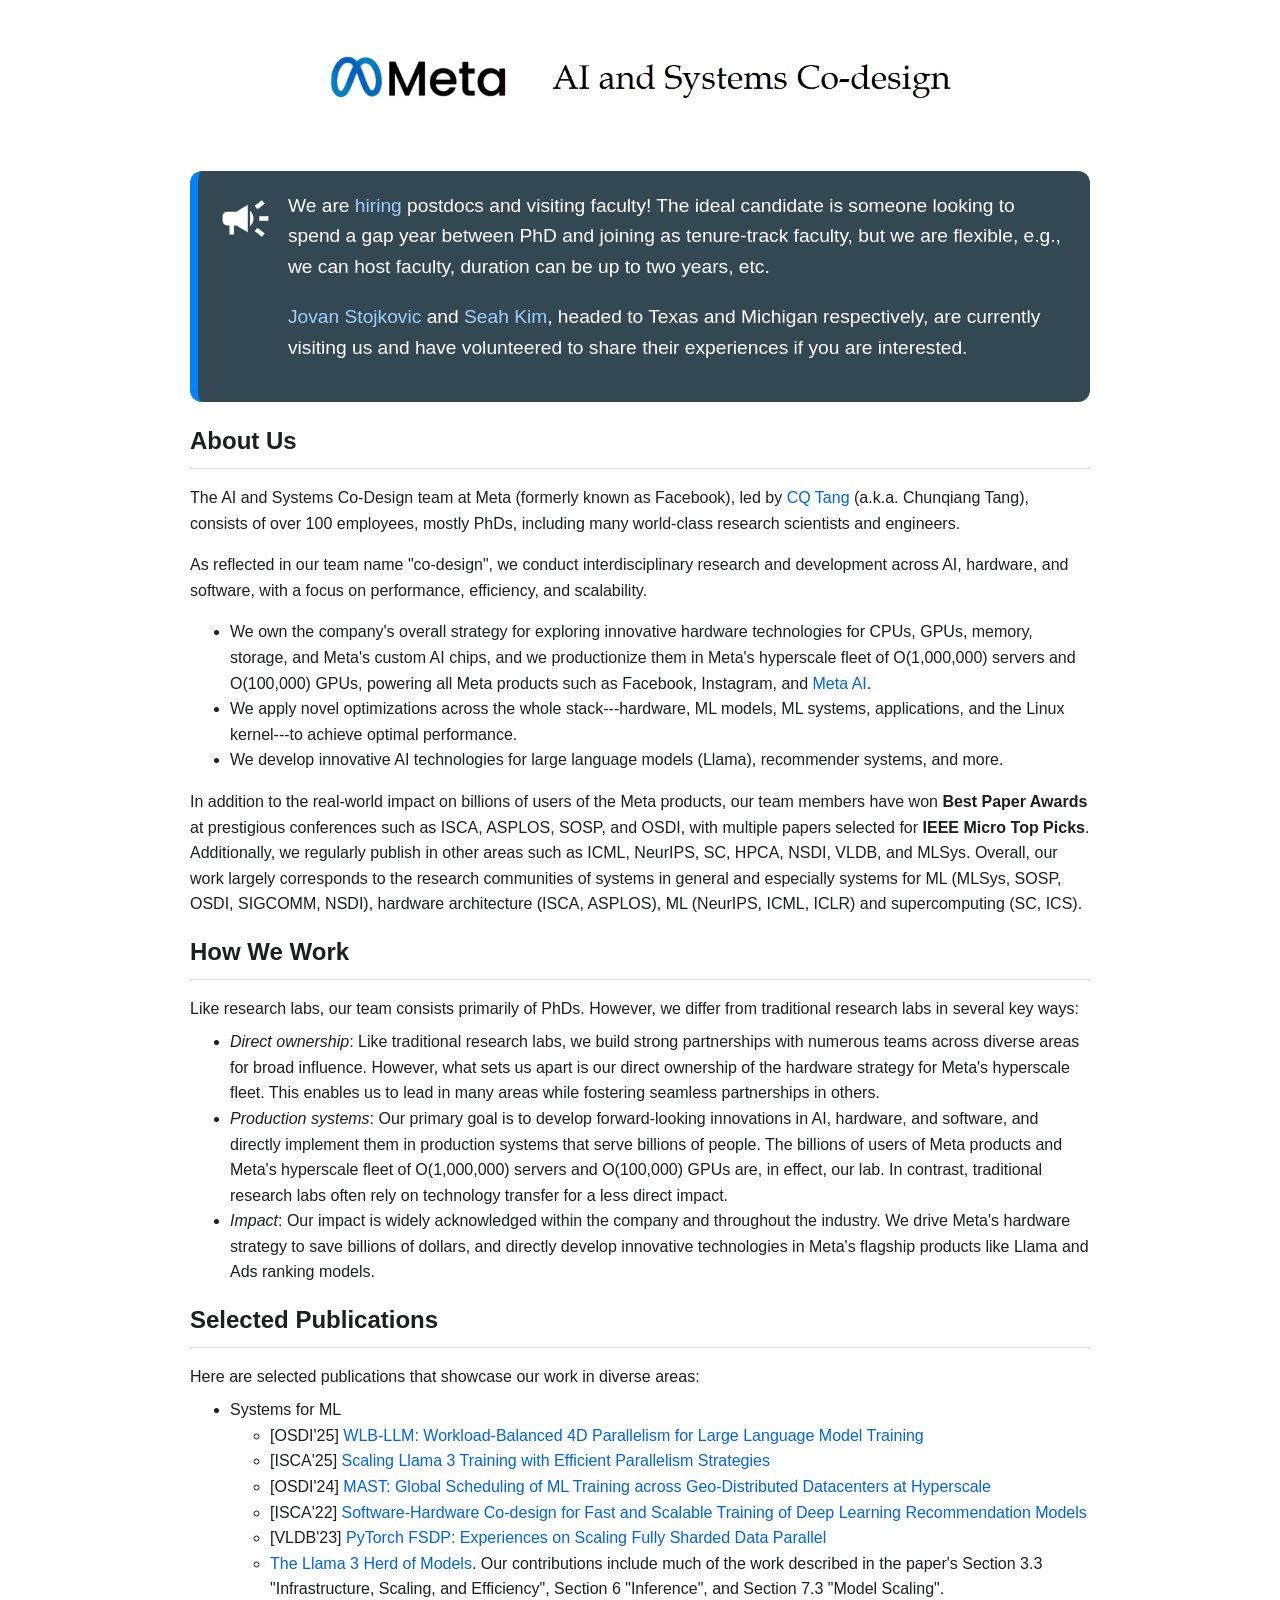
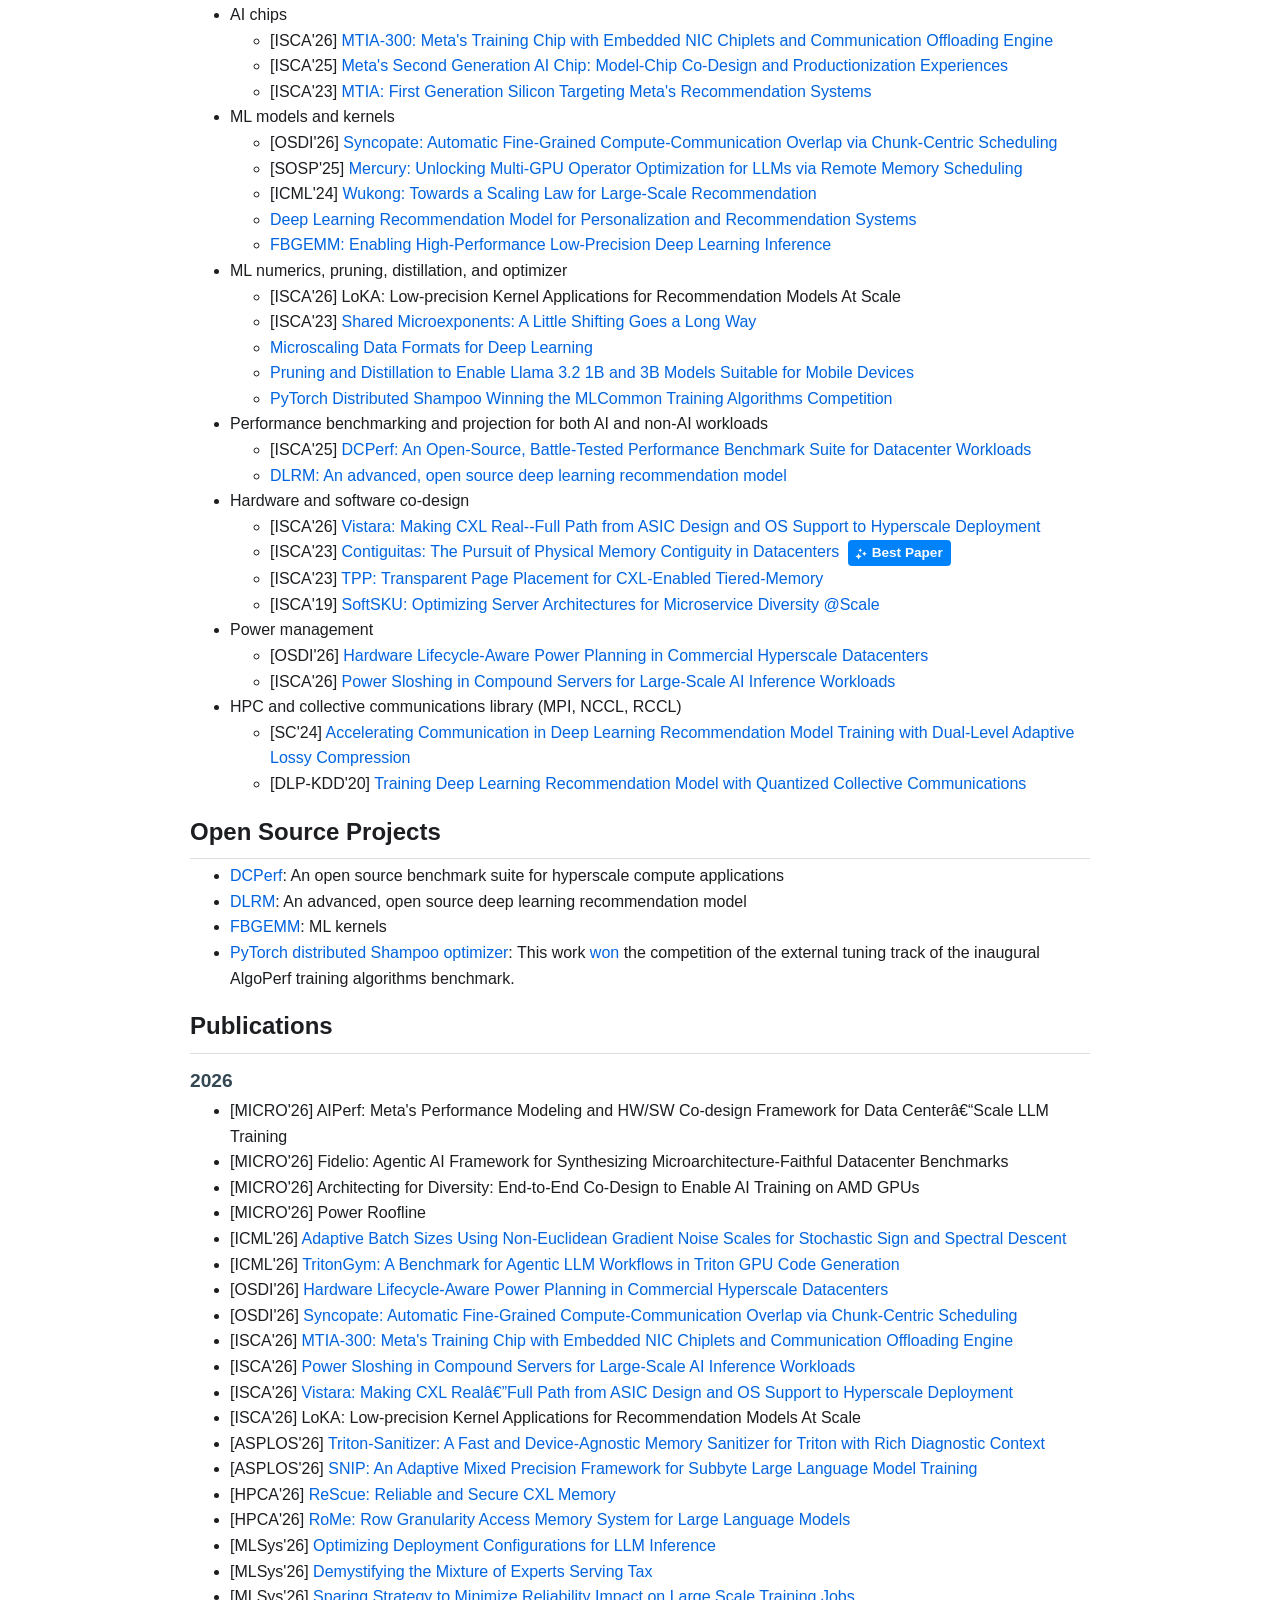
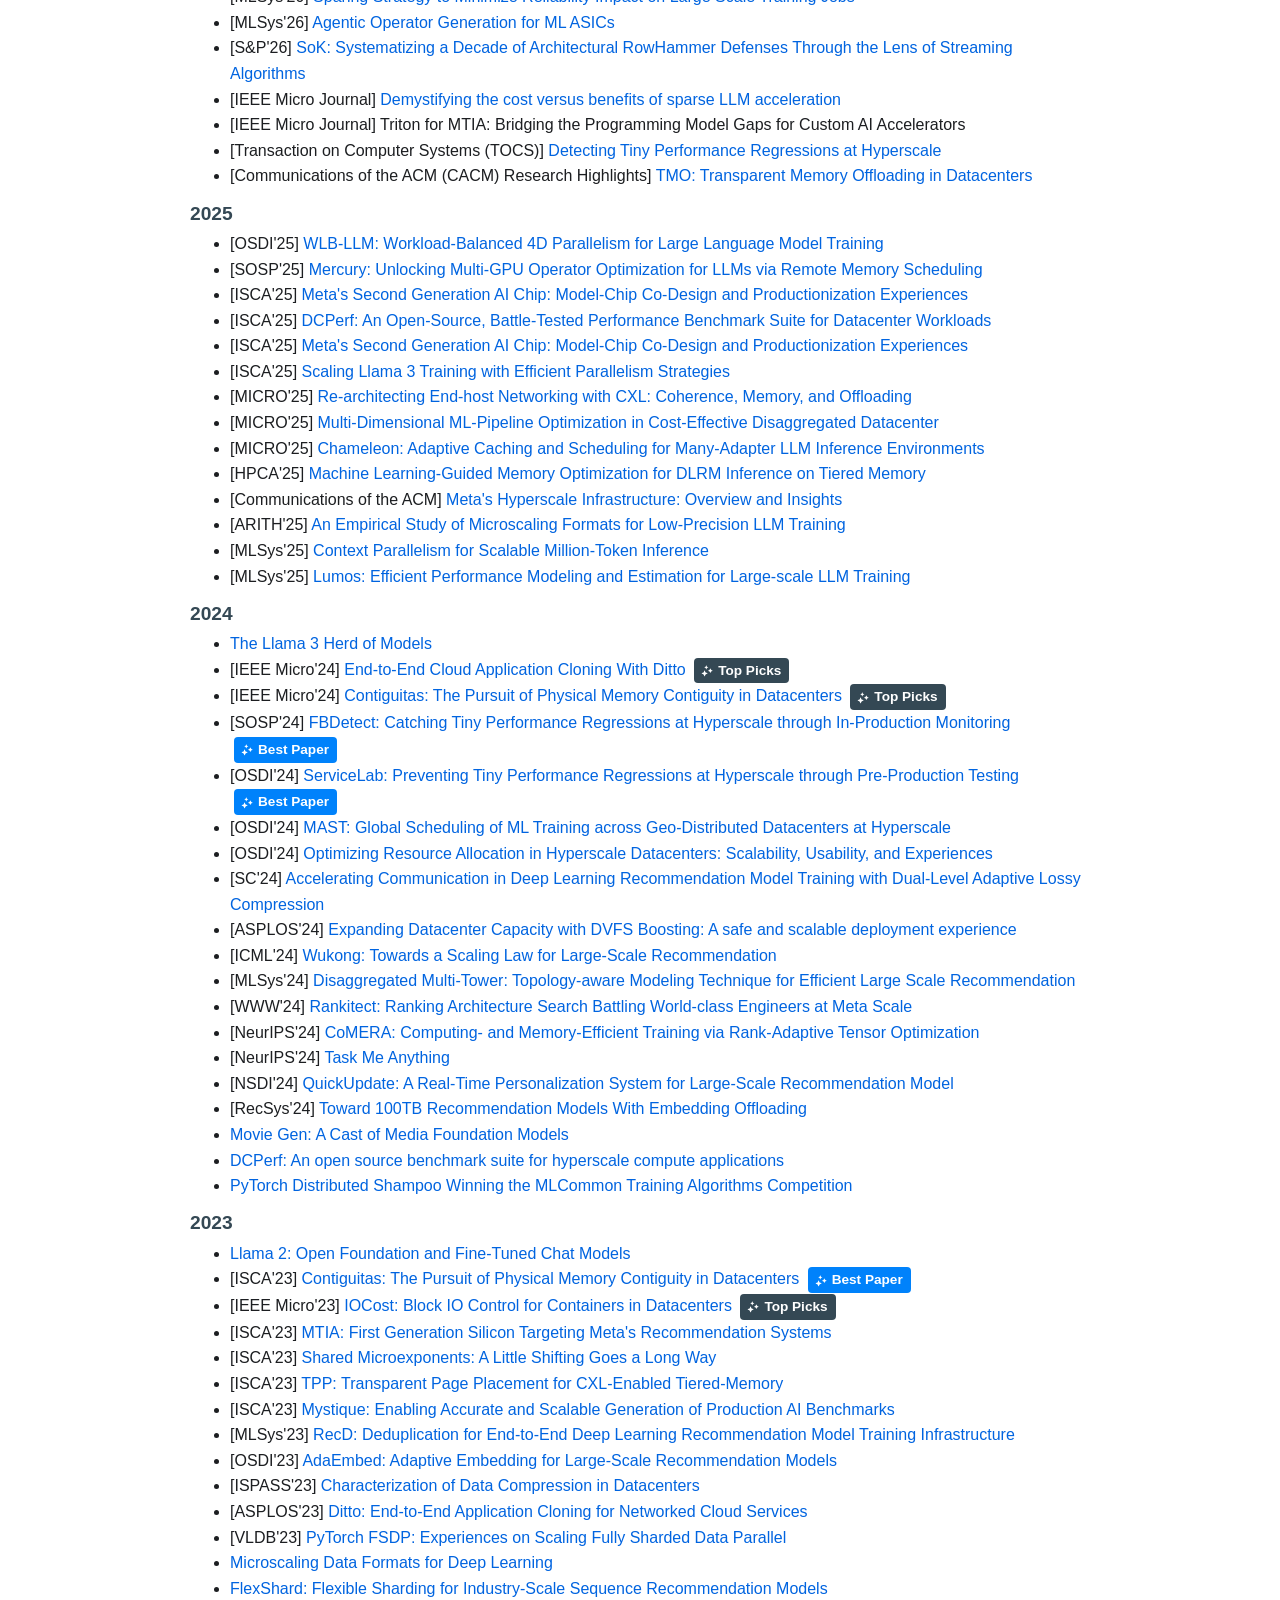
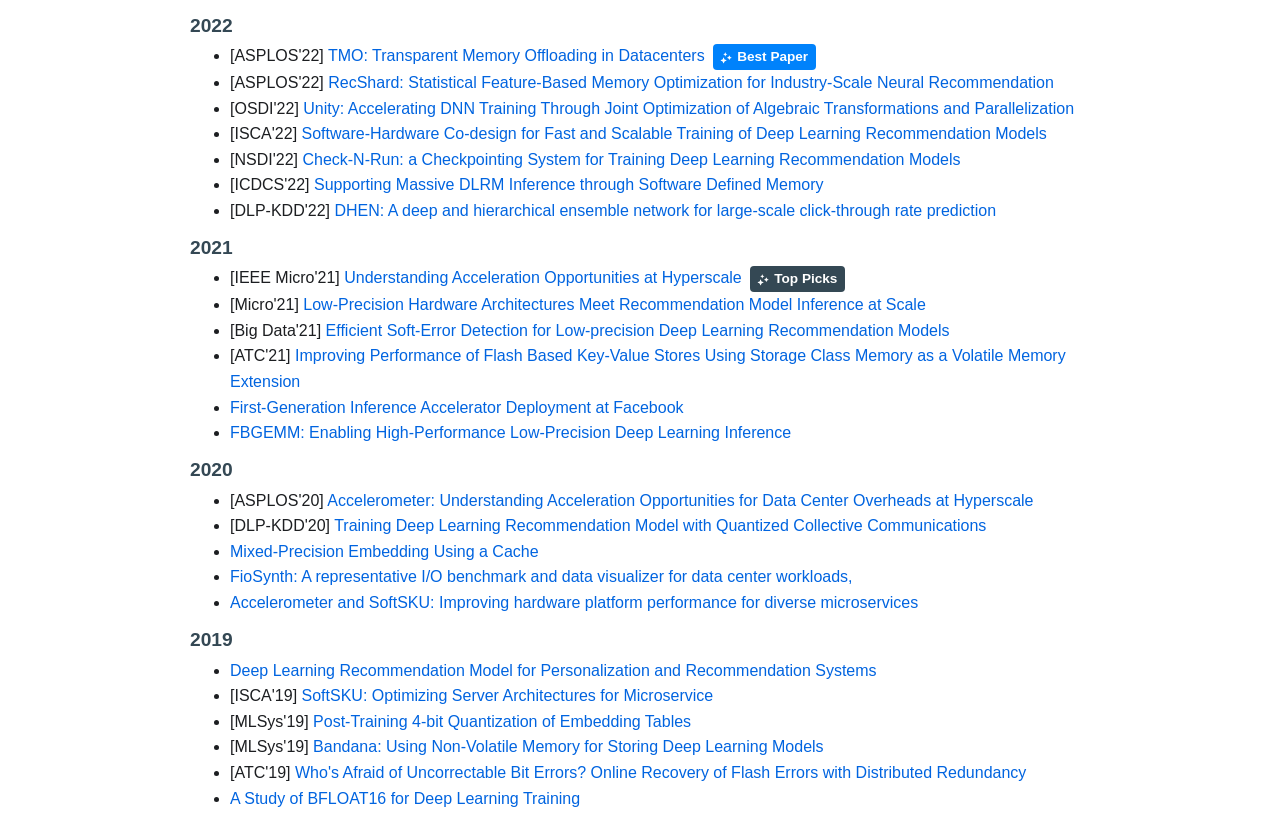
==== index.html @ 4e86e96a "CQ:" ====
<!DOCTYPE html>
<html>

<head>
<meta http-equiv=Content-Type content="text/html; charset=windows-1252">
<meta name="viewport" content="width=device-width, initial-scale=1.0">
<meta name=Generator content="Microsoft Word 15 (filtered)">
<link rel="stylesheet" href="styles.css">
<link href="https://fonts.cdnfonts.com/css/facebook-sans" rel="stylesheet">
</head>

<body>
    <center>
        <p><img width=624 height=45 src="images/image1.gif"></p>
        <!-- <div class="logo-header">
            <img src="images/logo.png">
            <span>&nbsp;</span>
            <span>AI and Systems Co-Design</span>
        </div> -->
    </center>

    <br>

    <div class="banner">
        We are <a href="https://academicjobsonline.org/ajo/jobs/31789">hiring</a> postdocs and visiting faculty! The ideal candidate is someone looking to spend a gap year between PhD and joining as tenure-track faculty, but we are flexible, e.g., we can host faculty, duration can be up to two years, etc.
<p>
        <a href="https://jovans2.github.io">Jovan Stojkovic</a> and <a href="https://seahk.github.io">Seah Kim</a>, headed to Texas and Michigan respectively, are currently visiting us and have volunteered to share their experiences if you are interested.
    </div>

<div id="aboutus">
    <h2>About Us</h2>

    <p> The AI and Systems Co-Design team at Meta (formerly known as Facebook), led by <a href="https://tangchq74.github.io/"><a href="https://sites.google.com/site/tangchq">CQ Tang</a> (a.k.a. Chunqiang Tang), consists of over 100 employees, mostly PhDs, including many world-class research scientists and engineers.


        <p>As reflected in our team name "co-design", we conduct interdisciplinary research and development across AI, hardware, and software, with a focus on performance, efficiency, and scalability.

<ul>
    <li>We own the company's overall strategy for exploring innovative hardware technologies for CPUs, GPUs, memory, storage, and Meta's custom AI chips, and we productionize them in Meta's hyperscale fleet of O(1,000,000) servers and O(100,000) GPUs, powering all Meta products such as Facebook, Instagram, and <a href="http://meta.ai/">Meta AI</a>.</li>

    <li>We apply novel optimizations across the whole stack---hardware, ML models, ML systems, applications, and the Linux kernel---to achieve optimal performance.</li>

    <li>We develop innovative AI technologies for large language models (Llama), recommender systems, and more.</li>
</ul>

<p>In addition to the real-world impact on billions of users of the Meta products, our team members have won <b>Best Paper Awards</b> at prestigious conferences such as ISCA, ASPLOS, SOSP, and OSDI, with multiple papers selected for <b>IEEE Micro Top Picks</b>. Additionally, we regularly publish in other areas such as ICML, NeurIPS, SC, HPCA, NSDI, VLDB, and MLSys. Overall, our work largely corresponds to the research communities of systems in general and especially systems for ML (MLSys, SOSP, OSDI, SIGCOMM, NSDI), hardware architecture (ISCA, ASPLOS), ML (NeurIPS, ICML, ICLR) and supercomputing (SC, ICS).</p>
</div>

<div id="howwework">
<p> <h2>How We Work</h2>

<p>Like research labs, our team consists primarily of PhDs. However, we differ from traditional research labs in several key ways:

<ul>
    <li><i>Direct ownership</i>: Like traditional research labs, we build strong partnerships with numerous teams across diverse areas for broad influence. However, what sets us apart is our direct ownership of the hardware strategy for Meta's hyperscale fleet. This enables us to lead in many areas while fostering seamless partnerships in others.</li>

    <li><i>Production systems</i>: Our primary goal is to develop forward-looking innovations in AI, hardware, and software, and directly implement them in production systems that serve billions of people. The billions of users of Meta products and Meta's hyperscale fleet of O(1,000,000) servers and O(100,000) GPUs are, in effect, our lab. In contrast, traditional research labs often rely on technology transfer for a less direct impact.</li>

    <li><i>Impact</i>: Our impact is widely acknowledged within the company and throughout the industry. We drive Meta's hardware strategy to save billions of dollars, and directly develop innovative technologies in Meta's flagship products like Llama and Ads ranking models.</li>
</ul>
</div>

<!--
<div id="members">
<p>To gain a better understanding of who we are, feel free to explore some profiles of our team members:
<a href="https://tangchq74.github.io/">Chunqiang (CQ) Tang</a>,
<a href="https://scholar.google.com/citations?user=8xbO51UAAAAJ&amp;hl=en&amp;oi=ao">Pavan Balaji</a>,
<a href="https://scholar.google.com/citations?user=HqGW4HIAAAAJ&amp;hl=en&amp;oi=ao">Amar Phanishayee</a>,
<a href="https://scholar.google.com/citations?user=p5h2zh8AAAAJ&amp;hl=en&amp;oi=ao">Maxim Naumov</a>,
<a href="https://sites.google.com/site/jongsoopark/home">Jongsoo Park</a>,
<a href="https://scholar.google.com/citations?user=eOyDnQYAAAAJ&amp;hl=en"> Changkyu Kim</a>,
<a href="https://scholar.google.com/citations?user=yxUD8q4AAAAJ&amp;hl=en&amp;oi=ao">Doe Hyun Yoon</a>,
<a href="https://scholar.google.com/citations?user=yUXXPwYAAAAJ&amp;hl=en">Satish Nadathur</a>,
<a href="https://scholar.google.com/citations?user=8rbsmO0AAAAJ&amp;hl=en&amp;oi=ao">Abhishek Dhanotia</a>,
<a href="https://scholar.google.com/citations?user=KpnlsFwAAAAJ&amp;hl=en&amp;oi=ao">Joel Coburn</a>,
<a href="https://scholar.google.com/citations?user=6PyfjT4AAAAJ&amp;hl=en&amp;oi=ao">Ehsan K. Ardestani</a>,
<a href="https://scholar.google.com/citations?user=Ce2uZUYAAAAJ&amp;hl=en&amp;oi=ao">Bangsheng Tang</a>,
<a href="https://scholar.google.com/citations?user=mD2TUGQAAAAJ&amp;hl=en&amp;oi=ao">Mustafa Ozdal</a>,<a
<a href="https://jianyuhuang.com/">Jianyu Huang</a>,
<a href="https://dblp.org/pid/92/5162.html">Wenyin Fu</a>,
<a href="https://scholar.google.com/citations?user=nFONGREAAAAJ&amp;hl=en">Jayneel Gandhi</a>,
<a href="https://scholar.google.com/citations?user=elK4Gu8AAAAJ&amp;hl=en">Geet Sethi</a>.</li></p>
</div>
-->


<div id="selectedpublications">
<p><h2>Selected Publications</h2>

<p>Here are selected publications that showcase our work in diverse areas:</p>

<ul>

<li>Systems for ML
    <ul>
        <li>[OSDI'25] <a href="https://www.usenix.org/system/files/osdi25-wang-zheng.pdf">WLB-LLM: Workload-Balanced 4D Parallelism for Large Language Model Training</a></li>
     <li>[ISCA'25] <a href="papers/Llama3-ISCA25.pdf">Scaling Llama 3 Training with Efficient Parallelism Strategies</a></li>
    <li>[OSDI'24] <a href="https://www.usenix.org/system/files/osdi24-choudhury.pdf"> MAST: Global Scheduling of ML Training across Geo-Distributed Datacenters at Hyperscale</a></li>


    <li>[ISCA'22] <a href="https://arxiv.org/pdf/2104.05158">Software-Hardware Co-design for Fast and Scalable Training of Deep Learning Recommendation Models</a></li>

    <li>[VLDB'23] <a href="https://arxiv.org/pdf/2304.11277">PyTorch FSDP: Experiences on Scaling Fully Sharded Data Parallel</a></li>

        <li><a href="https://ai.meta.com/research/publications/the-llama-3-herd-of-models/">The Llama 3 Herd of Models</a>. Our contributions include much of the work described in the paper's Section 3.3 "Infrastructure, Scaling, and Efficiency", Section 6 "Inference", and Section 7.3 "Model Scaling".</li>

    </ul>
</li>

<li>AI chips
    <ul>
        <li>[ISCA'26] <a href="papers/MTIA300_ISCA2026.pdf">MTIA-300: Meta's Training Chip with Embedded NIC Chiplets and Communication Offloading Engine</a></li>
        <li>[ISCA'25] <a href="papers/MTIA-ISCA25.pdf">Meta's Second Generation AI Chip: Model-Chip Co-Design and Productionization Experiences</a></li>
        <li>[ISCA'23] <a href="http://firoozshahian.com/publications/3579371.3589348.pdf">MTIA: First Generation Silicon Targeting Meta's Recommendation Systems</a>
    </ul>
</li>

<li>ML models and kernels
    <ul>
        <li>[OSDI'26] <a href="https://arxiv.org/pdf/2601.20595">Syncopate: Automatic Fine-Grained Compute-Communication Overlap via Chunk-Centric Scheduling</a></li>
        <li>[SOSP'25] <a href="https://dl.acm.org/doi/pdf/10.1145/3731569.3764798">Mercury: Unlocking Multi-GPU Operator Optimization for LLMs via Remote Memory Scheduling</a></li>
        <li>[ICML'24] <a href="https://arxiv.org/pdf/2403.02545">Wukong: Towards a Scaling Law for Large-Scale Recommendation</a></li>
        <li><a href="https://arxiv.org/pdf/1906.00091">Deep Learning Recommendation Model for Personalization and Recommendation Systems</a></li>

        <li><a href="https://arxiv.org/pdf/2101.05615">FBGEMM: Enabling High-Performance Low-Precision Deep Learning Inference</a></li>
    </ul>
</li>

<li>ML numerics, pruning, distillation, and optimizer
    <ul>
        <li>[ISCA'26] LoKA: Low-precision Kernel Applications for Recommendation Models At Scale</li>
        <li>[ISCA'23] <a href="https://arxiv.org/abs/2302.08007">Shared Microexponents: A Little Shifting Goes a Long Way</a></li>

        <li><a href="https://arxiv.org/pdf/2310.10537">Microscaling Data Formats for Deep Learning</a></li>

        <li><a href="https://ai.meta.com/blog/llama-3-2-connect-2024-vision-edge-mobile-devices/">Pruning and Distillation to Enable Llama 3.2 1B and 3B Models Suitable for Mobile Devices</a></li>

        <li><a href="https://www.linkedin.com/posts/hjmshi_announcing-the-results-of-the-inaugural-algoperf-activity-7224879495734870017-rVHn/"> PyTorch Distributed Shampoo Winning the MLCommon Training
Algorithms Competition</a></li>
    </ul>
</li>

<li>Performance benchmarking and projection for both AI and non-AI workloads
    <ul>
        <li>[ISCA'25] <a href="papers/DCPerf-ISCA25.pdf">DCPerf: An Open-Source, Battle-Tested Performance Benchmark Suite for Datacenter Workloads</a></li>

        <li><a href="https://ai.meta.com/blog/dlrm-an-advanced-open-source-deep-learning-recommendation-model/">DLRM: An advanced, open source deep learning recommendation model</a></li>
    </ul>
</li>

<li>Hardware and software co-design
    <ul>
        <li> [ISCA'26] <a href="papers/isca26/vistara_camera_ready.pdf">Vistara: Making CXL Real--Full Path from ASIC Design and OS Support to Hyperscale Deployment</a></li>
        <li>[ISCA'23] <a href="https://dl.acm.org/doi/pdf/10.1145/3579371.3589079"> Contiguitas: The Pursuit of Physical Memory Contiguity in Datacenters</a> <span class="award">Best Paper</span></li>

        <li>[ISCA'23] <a href="https://arxiv.org/pdf/2206.02878">TPP: Transparent Page Placement for CXL-Enabled Tiered-Memory</a></li>

        <li>[ISCA'19] <a href="https://research.fb.com/wp-content/uploads/2019/05/SoftSKU-Optimizing-Server-Architectures-for-Microservice-Diversity-@Scale.pdf">SoftSKU: Optimizing Server Architectures for Microservice
Diversity @Scale</a></li>
    </ul>
</li>

<li> Power management
    <ul>
        <li>[OSDI'26] <a href="https://jovans2.github.io/files/Li_OSDI_2026.pdf">Hardware Lifecycle-Aware Power Planning in Commercial Hyperscale Datacenters</a></li>
        <li>[ISCA'26] <a href="https://jovans2.github.io/files/power_sloshing_isca_camera_ready.pdf">Power Sloshing in Compound Servers for Large-Scale AI Inference Workloads</a></li>
    </ul>
</li>

<li>HPC and collective communications library (MPI, NCCL, RCCL)
    <ul>
        <li>[SC'24] <a href="https://arxiv.org/pdf/2407.04272">Accelerating
Communication in Deep Learning Recommendation Model Training with Dual-Level
Adaptive Lossy Compression</a></li>

        <li>[DLP-KDD'20] <a href="https://research.fb.com/wp-content/uploads/2020/08/Training-Deep-Learning-Recommendation-Model-with-Quantized-Collective-Communications-v2.pdf"> Training Deep Learning Recommendation Model with Quantized Collective Communications</a></li>
    </ul>
</li>

</ul>
</div>


<div id="opensourceprojects">
<p> <h2>Open Source Projects</h2>
<ul>
    <li><a href="https://engineering.fb.com/2024/08/05/data-center-engineering/dcperf-open-source-benchmark-suite-for-hyperscale-compute-applications/">DCPerf</a>: An open source benchmark suite for hyperscale compute applications</li>

    <li><a href="https://ai.meta.com/blog/dlrm-an-advanced-open-source-deep-learning-recommendation-model/"> DLRM</a>: An advanced, open source deep learning recommendation model</li>

    <li><a href="https://pytorch.org/FBGEMM/">FBGEMM</a>: ML kernels</li>

    <li><a href="https://github.com/facebookresearch/optimizers/blob/main/distributed_shampoo/README.md"> PyTorch distributed Shampoo optimizer</a>: This work <a href="https://www.linkedin.com/posts/hjmshi_announcing-the-results-of-the-inaugural-algoperf-activity-7224879495734870017-rVHn/">won</a> the competition of the external tuning track of the inaugural AlgoPerf training algorithms benchmark.</li>
</ul>
</div>

<div id="publications">
<p> <h2>Publications</h2>

<h3 id="2026-papers">2026</h3>
<ul>
    <li>[MICRO'26] AIPerf: Meta's Performance Modeling and HW/SW Co-design Framework for Data Center–Scale LLM Training</li>
    <li>[MICRO'26] Fidelio: Agentic AI Framework for Synthesizing Microarchitecture-Faithful Datacenter Benchmarks</li>
    <li>[MICRO'26] Architecting for Diversity: End-to-End Co-Design to Enable AI Training on AMD GPUs</li>
    <li>[MICRO'26] Power Roofline</li>
    <li>[ICML'26] <a href="https://icml.cc/virtual/2026/poster/63415">Adaptive Batch Sizes Using Non-Euclidean Gradient Noise Scales for Stochastic Sign and Spectral Descent</a></li>
    <li>[ICML'26] <a href="https://icml.cc/virtual/2026/poster/65003">TritonGym: A Benchmark for Agentic LLM Workflows in Triton GPU Code Generation</a></li>
    <li>[OSDI'26] <a href="https://jovans2.github.io/files/Li_OSDI_2026.pdf">Hardware Lifecycle-Aware Power Planning in Commercial Hyperscale Datacenters</a></li>
    <li>[OSDI'26] <a href="https://arxiv.org/pdf/2601.20595">Syncopate: Automatic Fine-Grained Compute-Communication Overlap via Chunk-Centric Scheduling</a></li>
<li>[ISCA'26] <a href="papers/MTIA300_ISCA2026.pdf">MTIA-300: Meta's Training Chip with Embedded NIC Chiplets and Communication Offloading Engine</a></li>
<li>[ISCA'26] <a href="https://jovans2.github.io/files/power_sloshing_isca_camera_ready.pdf">Power Sloshing in Compound Servers for Large-Scale AI Inference Workloads</a></li>
<li> [ISCA'26] <a href="papers/isca26/vistara_camera_ready.pdf">Vistara: Making CXL Real—Full Path from ASIC Design and OS Support to Hyperscale Deployment</a></li>
<li>[ISCA'26] LoKA: Low-precision Kernel Applications for Recommendation Models At Scale</li>
<li>[ASPLOS'26] <a href="https://dl.acm.org/doi/pdf/10.1145/3779212.3790241">Triton-Sanitizer: A Fast and Device-Agnostic Memory Sanitizer for Triton with Rich Diagnostic Context</a></li>
<li>[ASPLOS'26] <a href="https://dl.acm.org/doi/pdf/10.1145/3779212.3790223">SNIP: An Adaptive Mixed Precision Framework for Subbyte Large Language Model Training</a></li>
<li>[HPCA'26] <a href="https://ieeexplore.ieee.org/abstract/document/11408527">ReScue: Reliable and Secure CXL Memory</a></li>
<li> [HPCA'26] <a href="https://ieeexplore.ieee.org/stamp/stamp.jsp?tp=&arnumber=11408542">RoMe: Row Granularity Access Memory System for Large Language Models</a></li>
<li>[MLSys'26] <a href="https://openreview.net/pdf?id=gEbKQeIdxB">Optimizing Deployment Configurations for LLM Inference</a></li>
<li>[MLSys'26] <a href="https://openreview.net/pdf?id=lELxqcgrsN">Demystifying the Mixture of Experts Serving Tax</a></li>
<li>[MLSys'26] <a href="https://openreview.net/pdf?id=18jPgte2tM">Sparing Strategy to Minimize Reliability Impact on Large Scale Training Jobs</a></li>
<li>[MLSys'26] <a href="https://openreview.net/pdf?id=O3Bx0nNGnW">Agentic Operator Generation for ML ASICs</a></li>
<li> [S&P'26] <a href="https://arxiv.org/pdf/2511.06192">SoK: Systematizing a Decade of Architectural RowHammer Defenses Through the Lens of Streaming Algorithms</a></li>
<li>[IEEE Micro Journal] <a href="https://ieeexplore.ieee.org/abstract/document/11410568">Demystifying the cost versus benefits of sparse LLM acceleration</a></li>
<li>[IEEE Micro Journal] Triton for MTIA: Bridging the Programming Model Gaps for Custom AI Accelerators</li>
<li>[Transaction on Computer Systems (TOCS)] <a href="https://dl.acm.org/doi/10.1145/3785504">Detecting Tiny Performance Regressions at Hyperscale</a></li>
<li>[Communications of the ACM (CACM) Research Highlights] <a href="https://cacm.acm.org/research-highlights/tmo-transparent-memory-offloading-in-datacenters/">TMO: Transparent Memory Offloading in Datacenters</a></li>
</ul>

<h3 id="2025-papers">2025</h3>
<ul>
    <li>[OSDI'25] <a href="https://www.usenix.org/system/files/osdi25-wang-zheng.pdf">WLB-LLM: Workload-Balanced 4D Parallelism for Large Language Model Training</a></li>
    <li>[SOSP'25] <a href="https://dl.acm.org/doi/pdf/10.1145/3731569.3764798">Mercury: Unlocking Multi-GPU Operator Optimization for LLMs via Remote Memory Scheduling</a></li>
    <li>[ISCA'25] <a href="papers/MTIA-ISCA25.pdf">Meta's Second Generation AI Chip: Model-Chip Co-Design and Productionization Experiences</a></li>
    <li>[ISCA'25] <a href="papers/DCPerf-ISCA25.pdf">DCPerf: An Open-Source, Battle-Tested Performance Benchmark Suite for Datacenter Workloads</a></li>
    <li>[ISCA'25] <a href="papers/MTIA-ISCA25.pdf">Meta's Second Generation AI Chip: Model-Chip Co-Design and Productionization Experiences</a></li>
    <li>[ISCA'25] <a href="papers/Llama3-ISCA25.pdf">Scaling Llama 3 Training with Efficient Parallelism Strategies</a></li>
    <li>[MICRO'25] <a href="https://dl.acm.org/doi/10.1145/3725843.3756102">Re-architecting End-host Networking with CXL: Coherence, Memory, and Offloading</a></li>
    <li>[MICRO'25] <a href="https://dl.acm.org/doi/10.1145/3725843.3756088">Multi-Dimensional ML-Pipeline Optimization in Cost-Effective Disaggregated Datacenter</a></li>
    <li>[MICRO'25] <a href="https://dl.acm.org/doi/10.1145/3725843.3756083">Chameleon: Adaptive Caching and Scheduling for Many-Adapter LLM Inference Environments</a></li>
    <li>[HPCA'25] <a href="https://pasalabs.org/papers/2025/HPCA25_DLRM.pdf">Machine Learning-Guided Memory Optimization for DLRM Inference on Tiered Memory</a></li>
    <li>[Communications of the ACM] <a href="https://tangchq74.github.io/Meta-infra.pdf">Meta's Hyperscale Infrastructure: Overview and Insights</a>
        <li>[ARITH'25] <a href="papers/FP4.pdf">An Empirical Study of Microscaling Formats for Low-Precision LLM Training</a></li>
    <li>[MLSys'25] <a href="https://arxiv.org/abs/2411.01783">Context Parallelism for Scalable Million-Token Inference</a></li>
    <li>[MLSys'25] <a href="https://openreview.net/pdf?id=mwEOLauKI5">Lumos: Efficient Performance Modeling and Estimation for Large-scale LLM Training</a></li>
</ul>

<h3>2024</h3>
<ul>
    <li><a href="https://arxiv.org/pdf/2407.21783">The Llama 3 Herd of Models</a></li>

    <li>[IEEE Micro'24] <a href="papers/End-to-End_Cloud_Application_Cloning_With_Ditto.pdf"> End-to-End Cloud Application Cloning With Ditto</a> <span class="top-picks">Top Picks</span></li>

    <li>[IEEE Micro'24] <a href="https://tangchq74.github.io/Contiguitas-Top-Picks.pdf">Contiguitas: The Pursuit of Physical Memory Contiguity in Datacenters</a> <span class="top-picks">Top Picks</span></li>

    <li>[SOSP'24] <a href="https://dl.acm.org/doi/pdf/10.1145/3694715.3695977">FBDetect: Catching Tiny Performance Regressions at Hyperscale through In-Production Monitoring</a> <span class="award">Best Paper</span></li>

    <li>[OSDI'24] <a href="https://www.usenix.org/system/files/osdi24-chow.pdf">ServiceLab: Preventing Tiny Performance Regressions at Hyperscale through Pre-Production Testing</a> <span class="award">Best Paper</span></li>

    <li>[OSDI'24] <a href="https://www.usenix.org/system/files/osdi24-choudhury.pdf"> MAST: Global Scheduling of ML Training across Geo-Distributed Datacenters at Hyperscale</a></li>

    <li>[OSDI'24] <a href="https://www.usenix.org/system/files/osdi24-kumar.pdf">Optimizing Resource Allocation in Hyperscale Datacenters: Scalability, Usability, and Experiences</a>

    <li>[SC'24] <a href="https://arxiv.org/pdf/2407.04272">Accelerating Communication in Deep Learning Recommendation Model Training with Dual-Level Adaptive Lossy Compression</a></li>

    <li>[ASPLOS'24] <a href="https://dl.acm.org/doi/10.1145/3617232.3624853"> Expanding Datacenter Capacity with DVFS Boosting: A safe and scalable deployment experience</a></li>

    <li>[ICML'24] <a href="https://arxiv.org/pdf/2403.02545">Wukong: Towards a Scaling Law for Large-Scale Recommendation</a></li>

    <li>[MLSys'24] <a href="https://proceedings.mlsys.org/paper_files/paper/2024/file/78834433edc3291f4c6cbbd2759324db-Paper-Conference.pdf">Disaggregated Multi-Tower: Topology-aware Modeling Technique for Efficient Large Scale Recommendation</a></li>

    <li>[WWW'24] <a href="https://dl.acm.org/doi/abs/10.1145/3589335.3648304">Rankitect: Ranking Architecture Search Battling World-class Engineers at Meta Scale</a></li>

    <li>[NeurIPS'24] <a href="https://arxiv.org/pdf/2405.14377">CoMERA: Computing- and Memory-Efficient Training via Rank-Adaptive Tensor Optimization</a></li>

    <li>[NeurIPS'24] <a href="https://arxiv.org/abs/2406.11775">Task Me Anything</a></li>

    <li>[NSDI'24] <a href="https://www.usenix.org/system/files/nsdi24-matam.pdf"> QuickUpdate: A Real-Time Personalization System for Large-Scale Recommendation Model</a></li>

    <li>[RecSys'24] <a href="https://dl.acm.org/doi/10.1145/3640457.3688037">Toward 100TB Recommendation Models With Embedding Offloading</a></li>

    <li><a href="https://ai.meta.com/static-resource/movie-gen-research-paper"> Movie Gen: A Cast of Media Foundation Models</a></li>

    <li><a href="https://engineering.fb.com/2024/08/05/data-center-engineering/dcperf-open-source-benchmark-suite-for-hyperscale-compute-applications/"> DCPerf: An open source benchmark suite for hyperscale compute applications </a></li>

    <li><a href="https://www.linkedin.com/posts/hjmshi_announcing-the-results-of-the-inaugural-algoperf-activity-7224879495734870017-rVHn/">PyTorch Distributed Shampoo Winning the MLCommon Training Algorithms Competition</a></li>

</ul>

<h3>2023</h3>

<ul>
    <li><a href="https://ai.meta.com/research/publications/llama-2-open-foundation-and-fine-tuned-chat-models/">Llama 2: Open Foundation and Fine-Tuned Chat Models</a></li>

    <li>[ISCA'23] <a href="https://dl.acm.org/doi/pdf/10.1145/3579371.3589079"> Contiguitas: The Pursuit of Physical Memory Contiguity in Datacenters</a> <span class="award">Best Paper</span></li>

    <li>[IEEE Micro'23] <a href="https://tangchq74.github.io/IOCost_IEEE_TopPicks_23.pdf">IOCost: Block IO Control for Containers in Datacenters</a> <span class="top-picks">Top Picks</span></li>


    <li>[ISCA'23] <a href="http://firoozshahian.com/publications/3579371.3589348.pdf">MTIA: First Generation Silicon Targeting Meta's Recommendation Systems</a></li>

    <li>[ISCA'23] <a href="https://arxiv.org/abs/2302.08007">Shared Microexponents: A Little Shifting Goes a Long Way</a></li>

    <li>[ISCA'23] <a href="https://arxiv.org/pdf/2206.02878">TPP: Transparent Page Placement for CXL-Enabled Tiered-Memory</a></li>

    <li>[ISCA'23] <a href="https://dl.acm.org/doi/10.1145/3579371.3589072"> Mystique: Enabling Accurate and Scalable Generation of Production AI Benchmarks</a></li>

    <li>[MLSys'23] <a href="https://arxiv.org/abs/2211.05239">RecD: Deduplication for End-to-End Deep Learning Recommendation Model Training Infrastructure</a></li>

    <li>[OSDI'23] <a href="https://www.usenix.org/conference/osdi23/presentation/lai"> AdaEmbed: Adaptive Embedding for Large-Scale Recommendation Models</a></li>

    <li>[ISPASS'23] <a href="https://ieeexplore.ieee.org/document/10158161"> Characterization of Data Compression in Datacenters</a></li>

    <li>[ASPLOS'23] <a href="https://dl.acm.org/doi/10.1145/3575693.3575751"> Ditto: End-to-End Application Cloning for Networked Cloud Services</a> </li>

    <li>[VLDB'23] <a href="https://arxiv.org/pdf/2304.11277">PyTorch FSDP: Experiences on Scaling Fully Sharded Data Parallel</a></li>

    <li><a href="https://arxiv.org/pdf/2310.10537">Microscaling Data Formats for Deep Learning</a></li>

    <li><a href="https://arxiv.org/abs/2301.02959">FlexShard: Flexible Sharding for Industry-Scale Sequence Recommendation Models</a></li>
</ul>

<h3>2022</h3>
<ul>
    <li>[ASPLOS'22] <a href="https://tangchq74.github.io/TMO-ASPLOS22.pdf"> TMO: Transparent Memory Offloading in Datacenters</a> <span class="award">Best Paper</span></li>

    <li>[ASPLOS'22] <a href="https://arxiv.org/abs/2201.10095">RecShard: Statistical Feature-Based Memory Optimization for Industry-Scale Neural Recommendation</a></li>

    <li>[OSDI'22] <a href="https://www.usenix.org/system/files/osdi22-unger.pdf">Unity: Accelerating DNN Training Through Joint Optimization of Algebraic Transformations and Parallelization</a></li>

    <li>[ISCA'22] <a href="https://arxiv.org/pdf/2104.05158">Software-Hardware Co-design for Fast and Scalable Training of Deep Learning Recommendation Models</a></li>

    <li>[NSDI'22] <a href="https://www.usenix.org/system/files/nsdi22-paper-eisenman.pdf"> Check-N-Run: a Checkpointing System for Training Deep Learning Recommendation Models</a></li>

    <li>[ICDCS'22] <a href="https://ieeexplore.ieee.org/abstract/document/9912130"> Supporting Massive DLRM Inference through Software Defined Memory</a></li>

    <li>[DLP-KDD'22] <a href="https://arxiv.org/pdf/2203.11014">DHEN: A deep and hierarchical ensemble network for large-scale click-through rate prediction</a></li>


</ul>

<h3>2021</h3>
<ul>

    <li>[IEEE Micro'21] <a href="https://ieeexplore.ieee.org/stamp/stamp.jsp?tp=&amp;arnumber=9390361"> Understanding Acceleration Opportunities at Hyperscale</a> <span class="top-picks">Top Picks</span></li>

    <li>[Micro'21] <a href="https://ieeexplore.ieee.org/abstract/document/9435938">
Low-Precision Hardware Architectures Meet Recommendation
Model Inference at Scale</a></li>

    <li>[Big Data'21] <a href="https://arxiv.org/abs/2103.00130">Efficient
Soft-Error Detection for Low-precision Deep Learning Recommendation Models</a></li>

    <li>[ATC'21] <a href="https://www.usenix.org/conference/atc21/presentation/kassa">
Improving Performance of Flash Based Key-Value Stores
Using Storage Class Memory as a Volatile Memory Extension</a></li>

    <li><a href="https://arxiv.org/pdf/2107.04140.pdf">First-Generation Inference Accelerator Deployment at Facebook</a></li>

    <li><a href="https://arxiv.org/pdf/2101.05615">FBGEMM: Enabling High-Performance Low-Precision Deep Learning Inference</a></li>


</ul>

<h3>2020</h3>
<ul>
    <li>[ASPLOS'20] <a href="https://research.fb.com/publications/accelerometer-understanding-acceleration-opportunities-for-data-center-overheads-at-hyperscale/"> Accelerometer: Understanding Acceleration Opportunities for Data Center Overheads at Hyperscale</a></li>

    <li>[DLP-KDD'20] <a href="https://research.fb.com/wp-content/uploads/2020/08/Training-Deep-Learning-Recommendation-Model-with-Quantized-Collective-Communications-v2.pdf">Training Deep Learning Recommendation Model with Quantized Collective Communications</a></li>

    <li><a href="https://arxiv.org/abs/2010.11305">Mixed-Precision Embedding Using a Cache</a></li>

    <li><a href="https://engineering.fb.com/2020/11/18/open-source/fiosynth/">FioSynth: A representative I/O benchmark and data visualizer for data center workloads,</a></li>

    <li><a href="https://engineering.fb.com/2020/05/11/data-center-engineering/accelerometer-and-softsku/"> Accelerometer and SoftSKU: Improving hardware platform
performance for diverse microservices</a></li>

</ul>

<h3>2019</h3>
<ul>
    <li><a href="https://arxiv.org/pdf/1906.00091">Deep Learning Recommendation Model for Personalization and Recommendation Systems</a></li>
    <li>[ISCA'19] <a href="https://research.fb.com/wp-content/uploads/2019/05/SoftSKU-Optimizing-Server-Architectures-for-Microservice-Diversity-@Scale.pdf">SoftSKU: Optimizing Server Architectures for Microservice</a></li>

    <li>[MLSys'19] <a href="https://arxiv.org/abs/1911.02079">Post-Training 4-bit Quantization of Embedding Tables</a></li>

    <li>[MLSys'19] <a href="https://proceedings.mlsys.org/paper_files/paper/2019/file/d59a1dc497cf2773637256f50f492723-Paper.pdf"> Bandana: Using Non-Volatile Memory for Storing Deep Learning Models</a></li>

    <li>[ATC'19] <a href="https://research.fb.com/publications/whos-afraid-of-uncorrectable-bit-errors-online-recovery-of-flash-errors-with-distributed-redundancy/"> Who's Afraid of Uncorrectable Bit Errors? Online Recovery of Flash Errors with Distributed Redundancy</a></li>

    <li><a href="https://arxiv.org/abs/1905.12322">A Study of BFLOAT16 for Deep Learning Training</a></li>

</ul>
</div>

</body>

</html>
---- styles.css ----
/* Base styles for AI & Systems Co-Design Team website */

/* Meta color palette */
:root {
    --meta-light-blue: #0082fb;
    --meta-blue: #0064e0;
    --meta-black: #000000;
    --meta-gray: #1c1e21;
    --meta-darkslategray: #1c2b33;
    --meta-darkslategray-light: #344854;
}

/* Typography and base styles */
body {
    font-family: -apple-system, BlinkMacSystemFont, "Segoe UI", Roboto, Helvetica, Arial, sans-serif;
    line-height: 1.6;
    max-width: 900px;
    margin: 0 auto;
    padding: 40px 20px 20px 20px;
    color: var(--meta-gray);
}

/* Links */
a {
    text-decoration: none;
    color: var(--meta-blue);
}

a:hover {
    text-decoration: underline;
    color: var(--meta-light-blue);
}

/* Headings */
h1 {
    color: var(--meta-gray);
    font-size: 1.8em;
    margin-top: 0em;
    margin-bottom: 0.5em;
    padding-bottom: 0.3em;
    border-bottom: 2px solid var(--meta-light-blue);
}

h2 {
    color: var(--meta-gray);
    font-size: 1.5em;
    margin-top: 0em;
    margin-bottom: 0.5em;
    padding-bottom: 0.3em;
    border-bottom: 1px solid #ddd;
}

h3 {
    color: var(--meta-darkslategray-light);
    font-size: 1.2em;
    margin-top: 0.5em;
    margin-bottom: 0.5em;
}

h4 {
    color: var(--meta-darkslategray-light);
    font-size: 1.1em;
    margin-top: 0em;
    margin-bottom: 0.5em;
}

/* Lists */
ul, ol {
    margin-top: 0;
    padding-top: 0;
    margin-bottom: 0;
}

/* Lists following headings - tighter spacing */
h2 + ul,
h3 + ul,
h2 + p + ul,
h3 + p + ul {
    margin-top: -0.5em;
}

/* Images */
img {
    max-width: 100%;
    height: auto;
}

/* Paragraphs */
p {
    margin-bottom: 1em;
}

/* Logo header */
.logo-header {
    display: inline-flex;
    align-items: center;
    gap: 12px;
}

.logo-header img {
    display: block;
    height: 2em;
}

.logo-header span {
    font-family: "Facebook Sans", sans-serif;
    font-size: 2em;
    color: var(--meta-gray);
    line-height: 45px;
}

/* Announcement banner */
.banner {
    background: var(--meta-darkslategray-light);
    color: #fff;
    padding: 20px 25px 20px 90px;
    border-radius: 12px;
    margin: 20px 0;
    border-left: 8px solid var(--meta-light-blue);
    font-size: 1.2em;
    position: relative;
}

.banner::before {
    content: "";
    position: absolute;
    left: 20px;
    top: 20px;
    width: 55px;
    height: 55px;
    background-image: url("data:image/svg+xml,%3Csvg xmlns='http://www.w3.org/2000/svg' viewBox='0 0 24 24' fill='white'%3E%3Cpath d='M18 11v2h4v-2h-4zm-2 6.61c.96.71 2.21 1.65 3.2 2.39.4-.53.8-1.07 1.2-1.6-.99-.74-2.24-1.68-3.2-2.4-.4.54-.8 1.08-1.2 1.61zM20.4 5.6c-.4-.53-.8-1.07-1.2-1.6-.99.74-2.24 1.68-3.2 2.4.4.53.8 1.07 1.2 1.6.96-.72 2.21-1.65 3.2-2.4zM4 9c-1.1 0-2 .9-2 2v2c0 1.1.9 2 2 2h1v4h2v-4h1l5 3V6L8 9H4zm11.5 3c0-1.33-.58-2.53-1.5-3.35v6.69c.92-.81 1.5-2.01 1.5-3.34z'/%3E%3C/svg%3E");
    background-size: contain;
    background-repeat: no-repeat;
}

.banner a {
    color: #9ed0ff;
}

.banner a:hover {
    color: #c8e4ff;
}

/* Award badges */
.award, .top-picks {
    display: inline-block;
    color: #fff;
    padding: 2px 8px 2px 6px;
    border-radius: 4px;
    font-size: 0.85em;
    font-weight: bold;
    margin-left: 4px;
}

.award {
    background: var(--meta-light-blue);
}

.top-picks {
    background: var(--meta-darkslategray-light);
}

.award::before, .top-picks::before {
    content: "";
    display: inline-block;
    width: 14px;
    height: 14px;
    margin-right: 4px;
    vertical-align: middle;
    background-image: url("images/stars-4.svg");
    background-size: contain;
    background-repeat: no-repeat;
}

/* Section spacing */
section, .section {
    margin-bottom: 3em;
}

/* ===================
   Responsive Design
   =================== */

/* Tablet (768px and below) */
@media screen and (max-width: 768px) {
    body {
        padding: 15px;
    }

    h1 {
        font-size: 1.5em;
    }

    h2 {
        font-size: 1.3em;
    }

    .banner {
        padding: 15px 20px 15px 70px;
        font-size: 1.2em;
    }

    .banner::before {
        width: 40px;
        height: 40px;
        left: 15px;
    }
}

/* Mobile (480px and below) */
@media screen and (max-width: 480px) {
    body {
        padding: 12px;
        font-size: 14px;
    }

    h1 {
        font-size: 1.3em;
        margin-top: 0.5em;
    }

    h2 {
        font-size: 1.2em;
        margin-top: 0;
        padding-top: 0;
    }

    h3 {
        font-size: 1.1em;
    }

    .banner {
        padding: 50px 15px 15px 15px;
        font-size: 1em;
        text-align: left;
    }

    .banner::before {
        width: 30px;
        height: 30px;
        left: 50%;
        top: 15px;
        transform: translateX(-50%);
    }

    /* Stack badges on new line on mobile */
    .award, .top-picks {
        display: inline-block;
        margin-top: 4px;
        margin-left: 0;
    }

    ul {
        padding-left: 20px;
    }

    li {
        margin-bottom: 0.5em;
    }
}
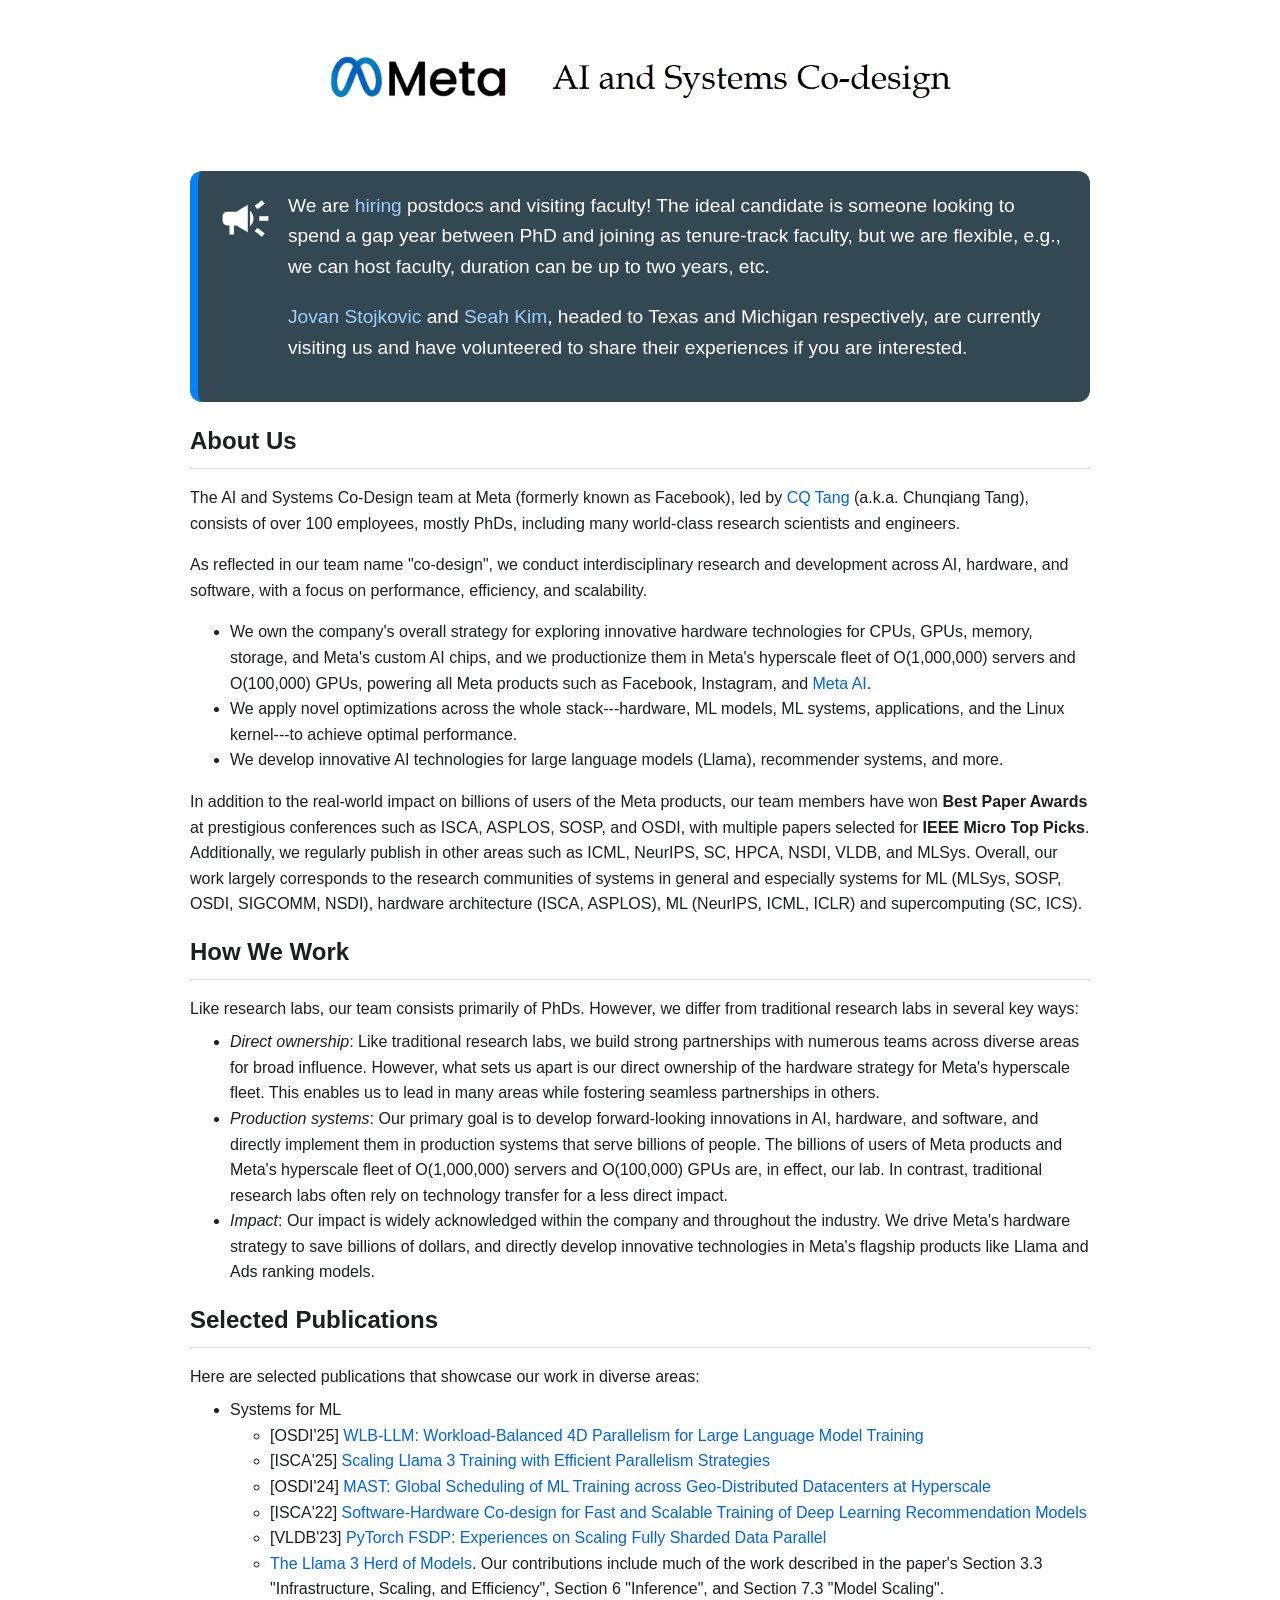
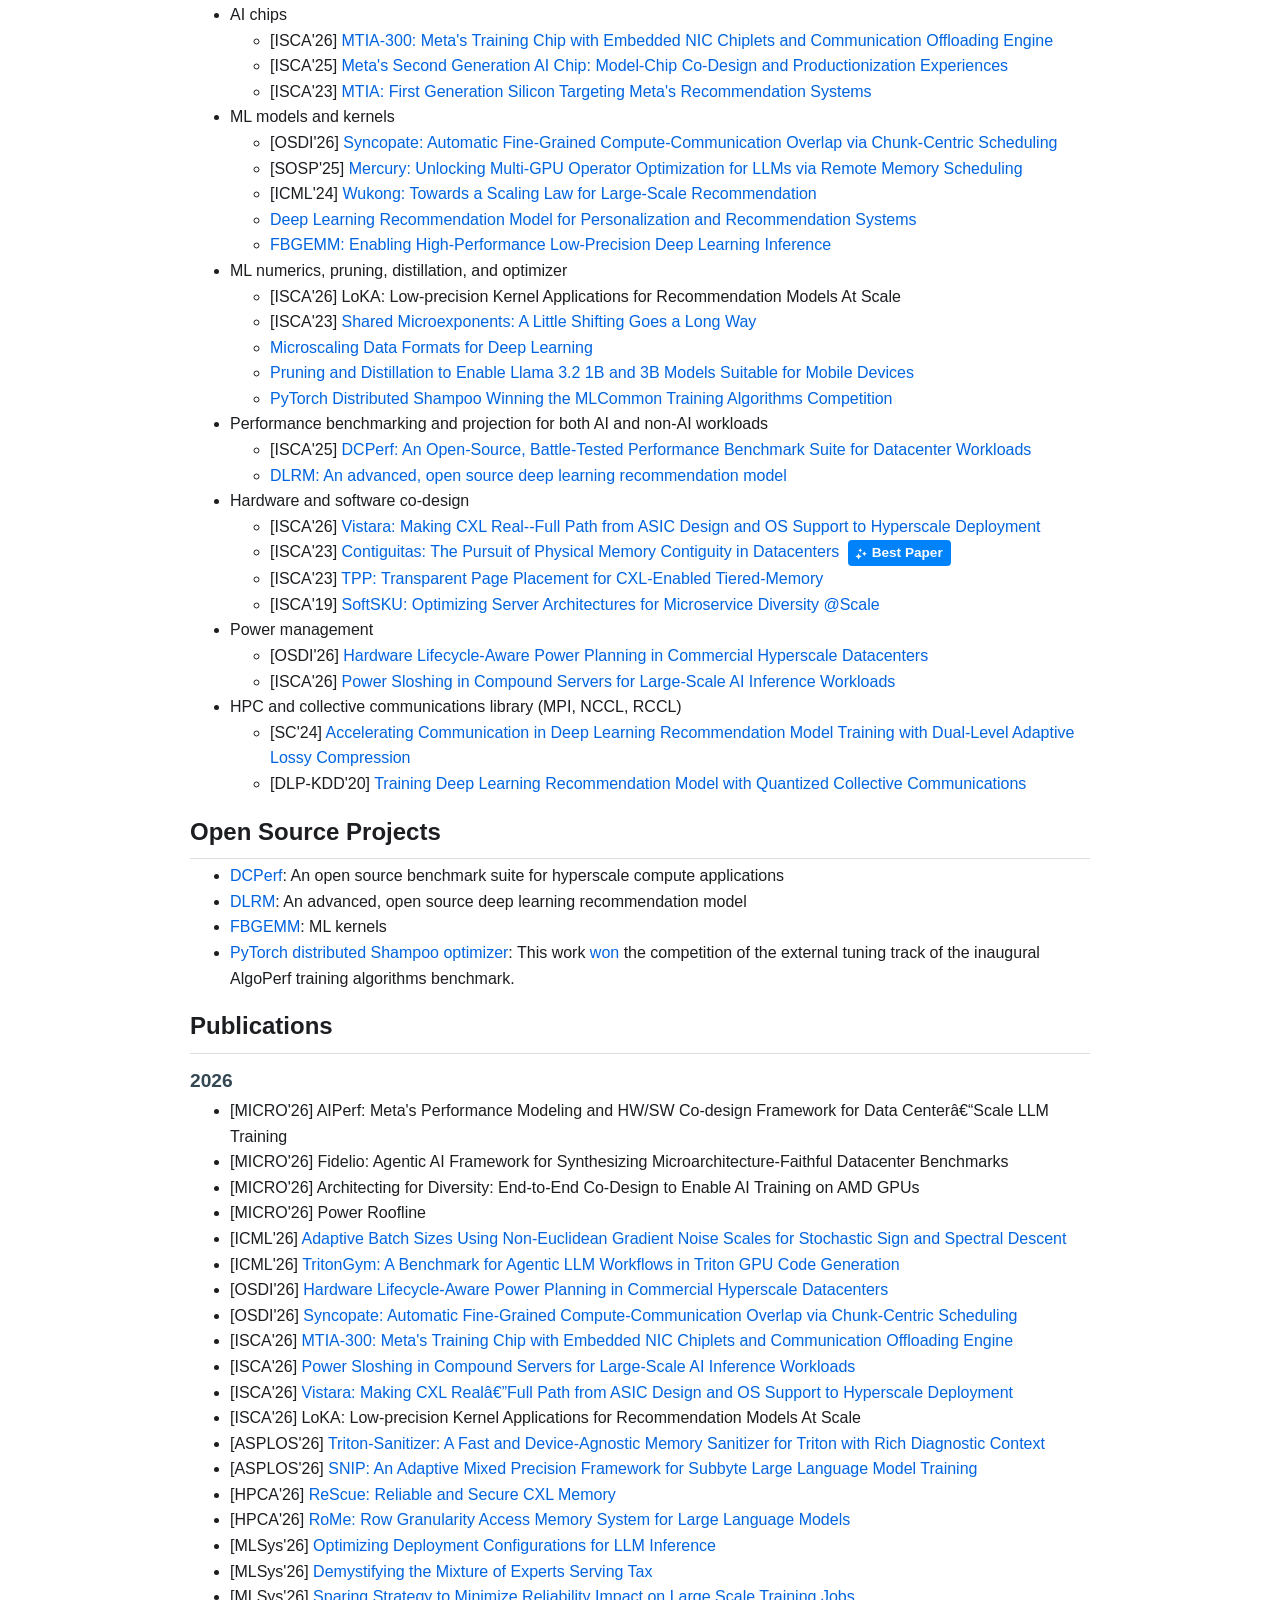
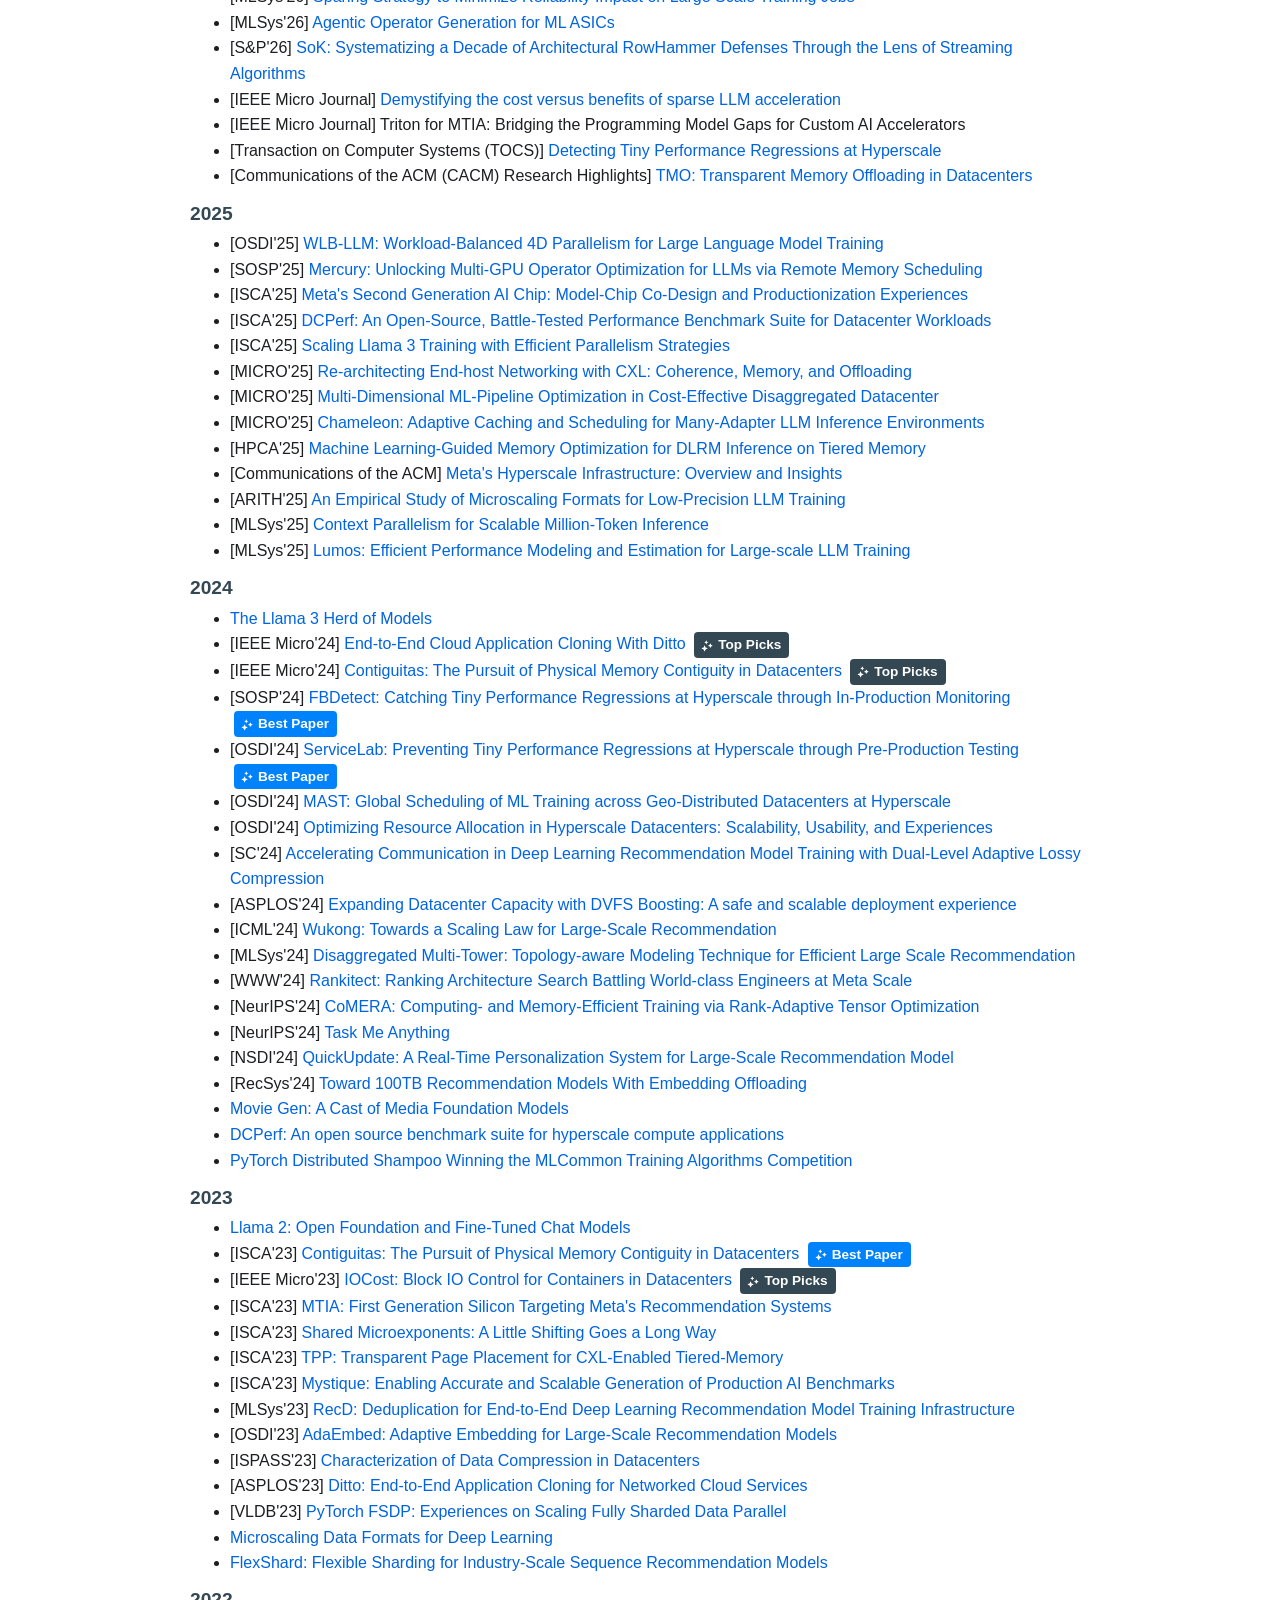
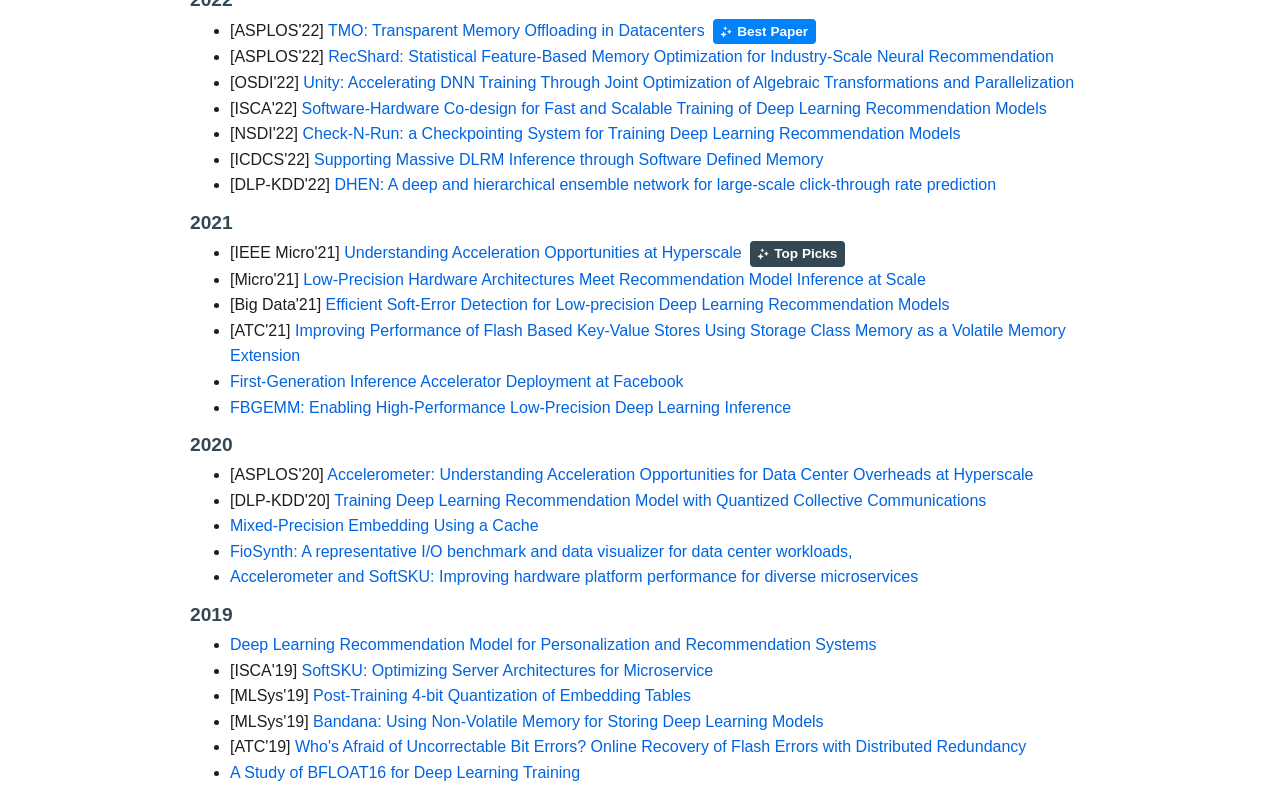
==== commit 9fded6d6: "CQ:" ====
--- a/index.html
+++ b/index.html
@@ -232,7 +232,6 @@
     <li>[SOSP'25] <a href="https://dl.acm.org/doi/pdf/10.1145/3731569.3764798">Mercury: Unlocking Multi-GPU Operator Optimization for LLMs via Remote Memory Scheduling</a></li>
     <li>[ISCA'25] <a href="papers/MTIA-ISCA25.pdf">Meta's Second Generation AI Chip: Model-Chip Co-Design and Productionization Experiences</a></li>
     <li>[ISCA'25] <a href="papers/DCPerf-ISCA25.pdf">DCPerf: An Open-Source, Battle-Tested Performance Benchmark Suite for Datacenter Workloads</a></li>
-    <li>[ISCA'25] <a href="papers/MTIA-ISCA25.pdf">Meta's Second Generation AI Chip: Model-Chip Co-Design and Productionization Experiences</a></li>
     <li>[ISCA'25] <a href="papers/Llama3-ISCA25.pdf">Scaling Llama 3 Training with Efficient Parallelism Strategies</a></li>
     <li>[MICRO'25] <a href="https://dl.acm.org/doi/10.1145/3725843.3756102">Re-architecting End-host Networking with CXL: Coherence, Memory, and Offloading</a></li>
     <li>[MICRO'25] <a href="https://dl.acm.org/doi/10.1145/3725843.3756088">Multi-Dimensional ML-Pipeline Optimization in Cost-Effective Disaggregated Datacenter</a></li>
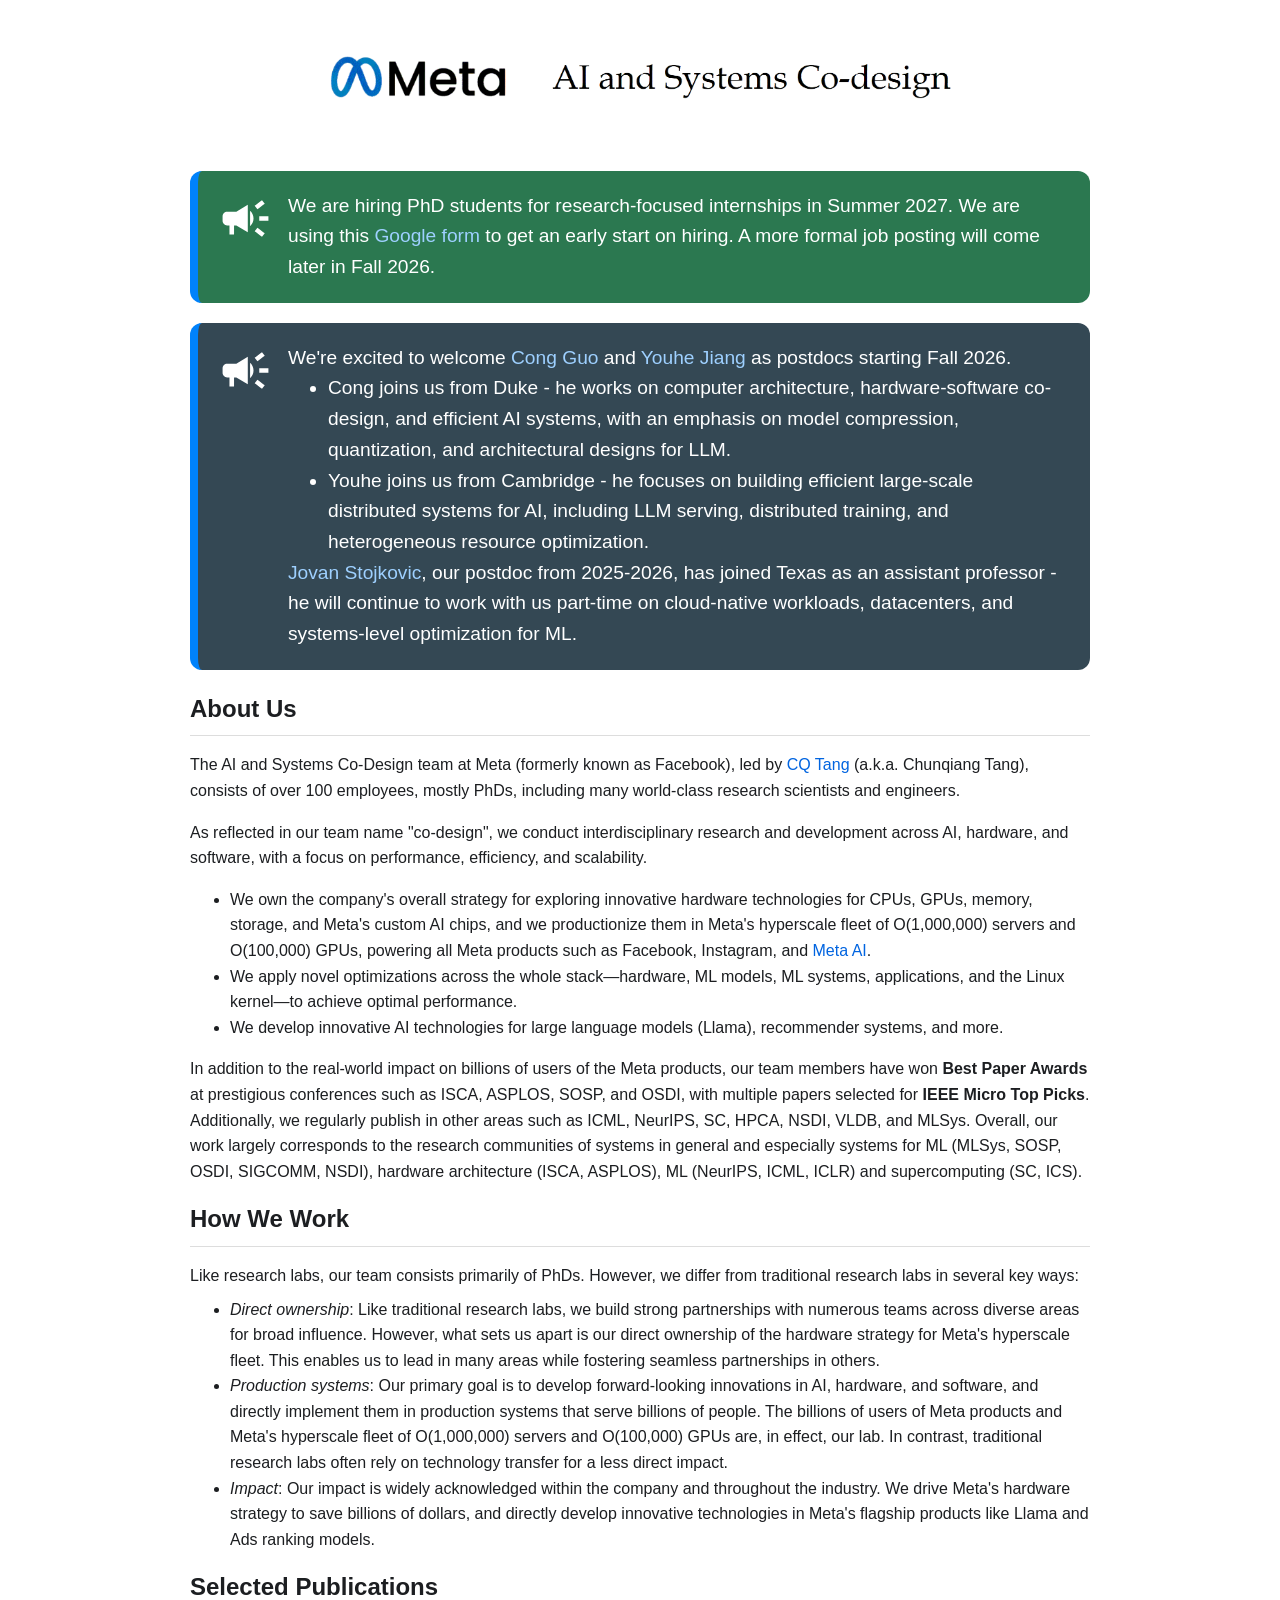
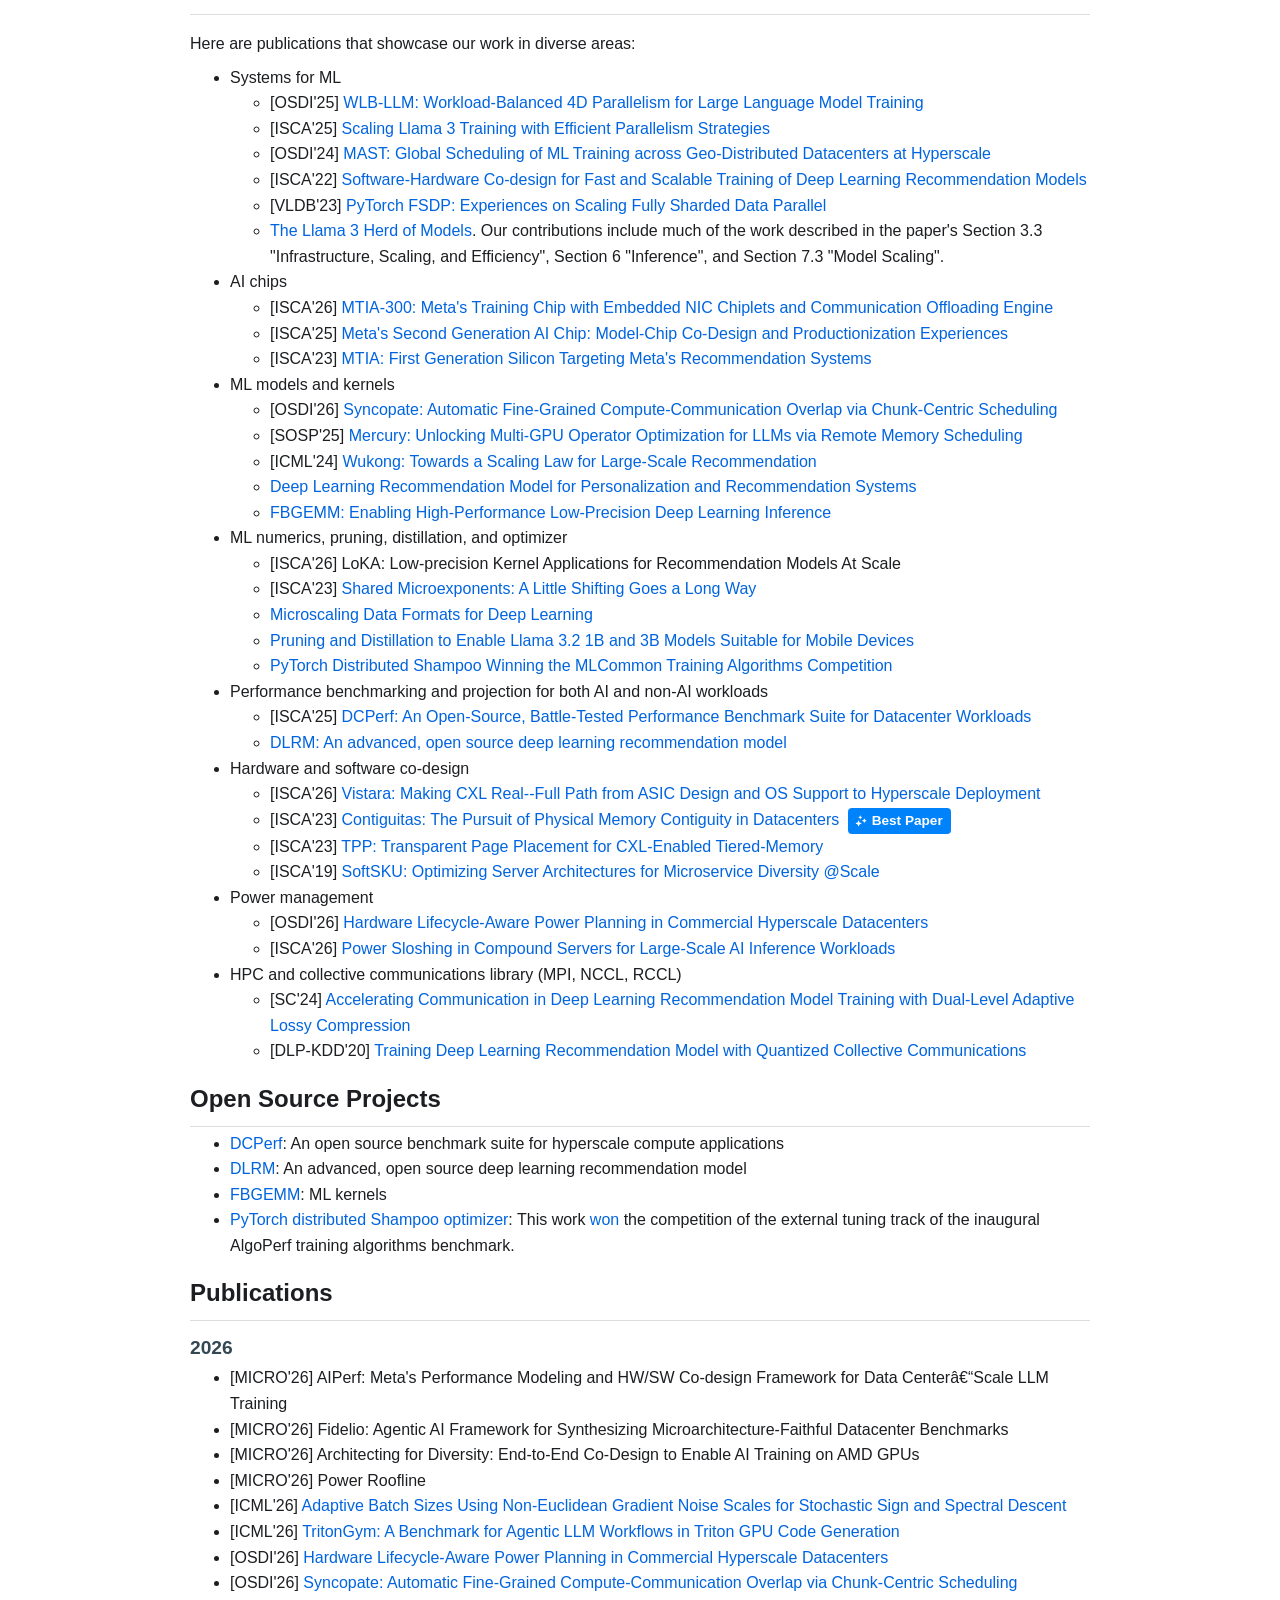
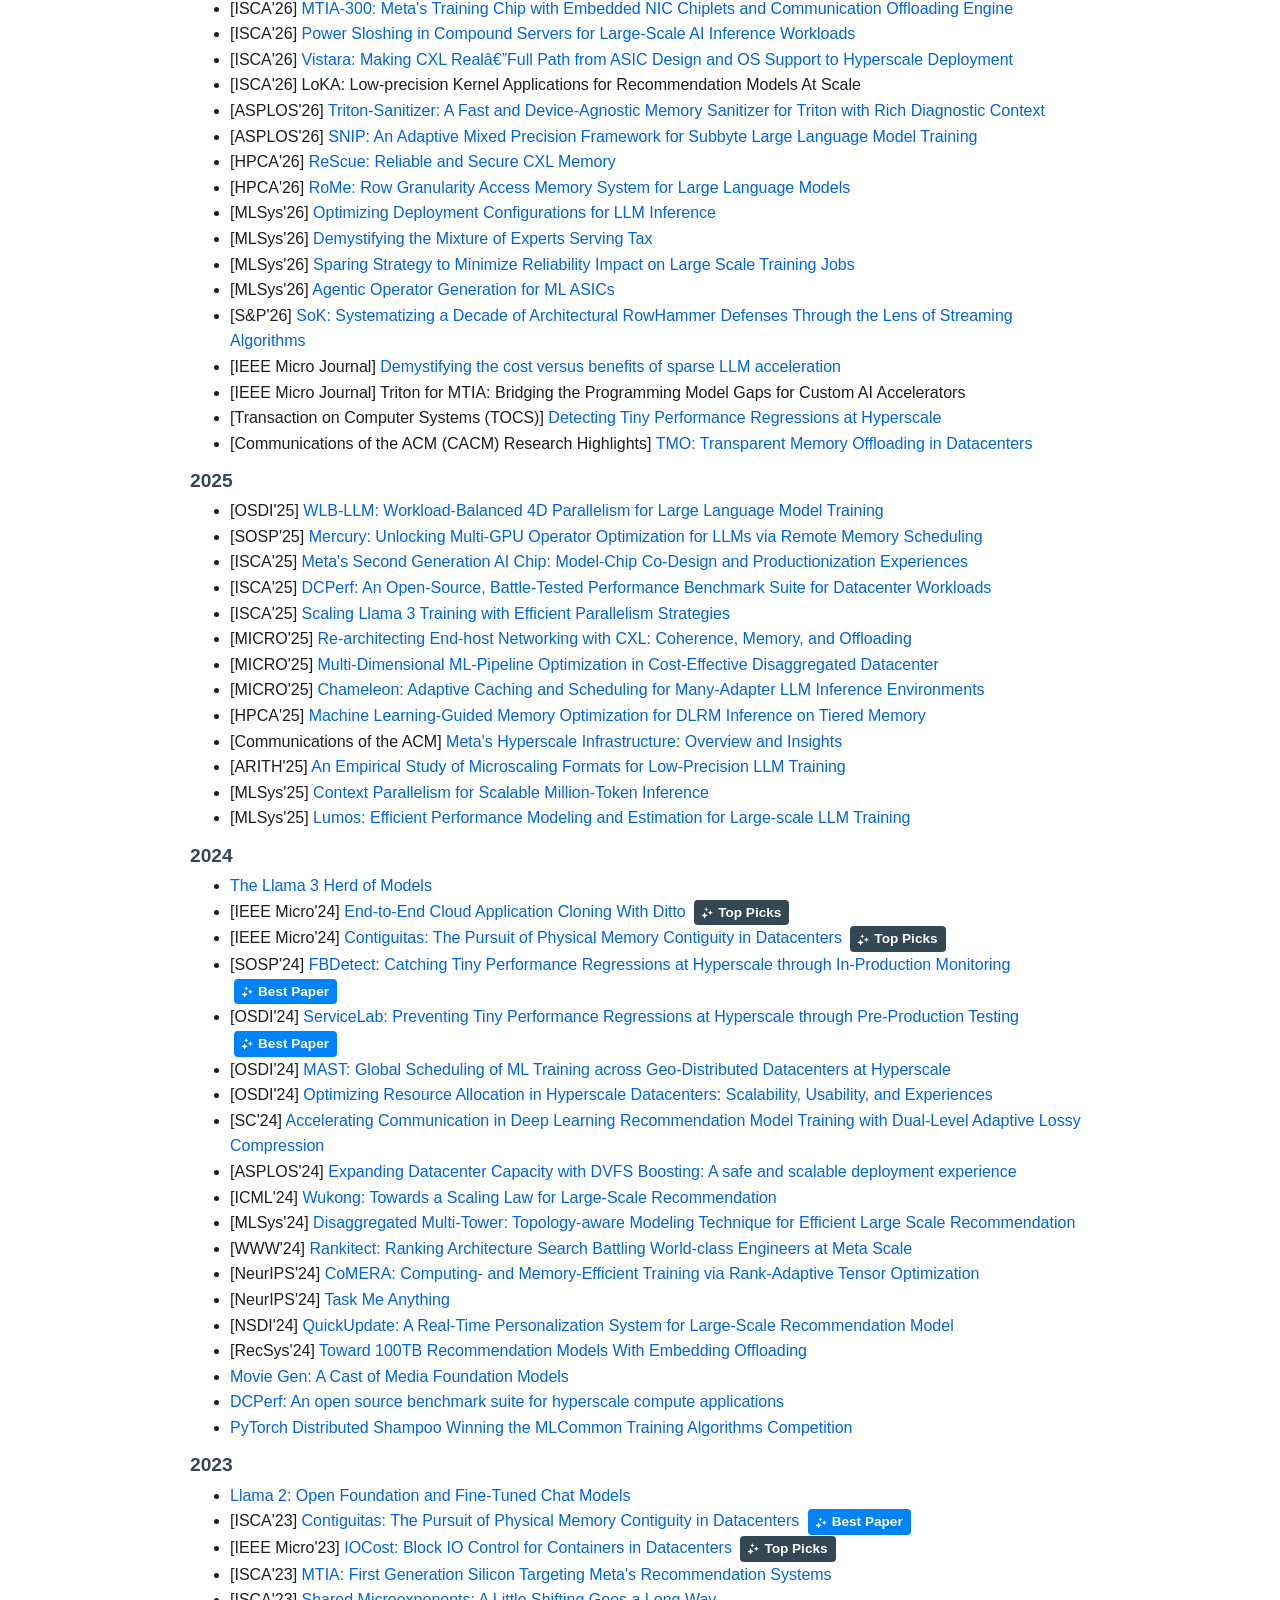
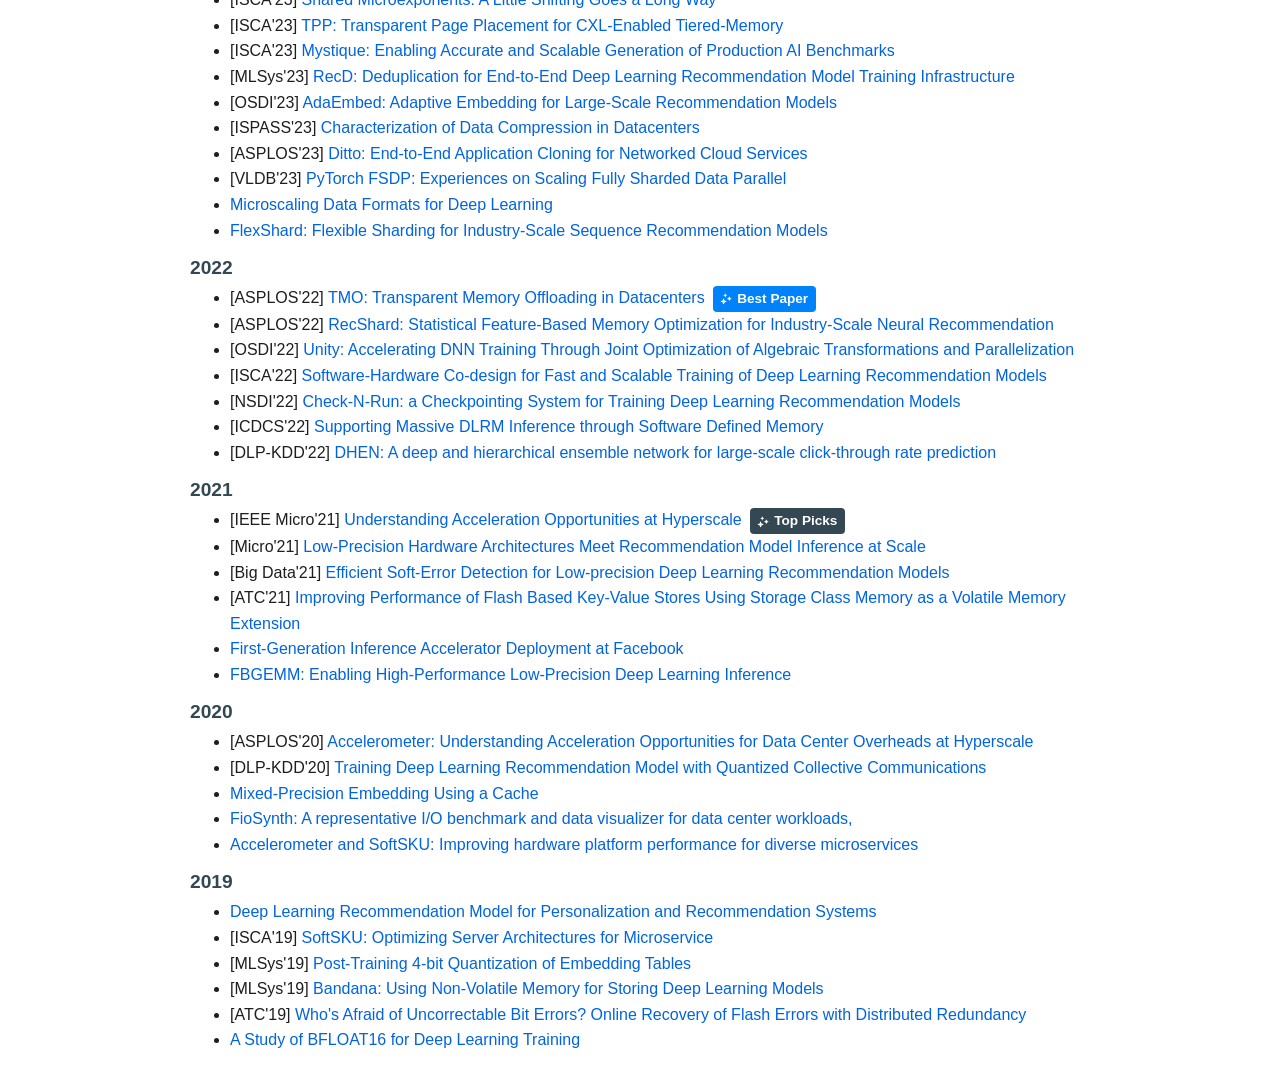
==== commit 6a718017: "Updated postdoc situation | Added Google form for summer interns | Fixed punctuation dashes" ====
--- a/index.html
+++ b/index.html
@@ -21,11 +21,24 @@
 
     <br>
 
+<div class="banner" style="background-color: #2b7850;">
+We are hiring PhD students for research-focused internships in Summer 2027.
+We are using this <a href="https://forms.gle/iMEyBxXYpRdUAaMf9">Google form</a> to get an early start on hiring. A more formal job posting will come later in Fall 2026.
+    </div>
+
     <div class="banner">
-        We are <a href="https://academicjobsonline.org/ajo/jobs/31789">hiring</a> postdocs and visiting faculty! The ideal candidate is someone looking to spend a gap year between PhD and joining as tenure-track faculty, but we are flexible, e.g., we can host faculty, duration can be up to two years, etc.
+        <!-- We are <a href="https://academicjobsonline.org/ajo/jobs/31789">hiring</a> postdocs and visiting faculty! The ideal candidate is someone looking to spend a gap year between PhD and joining as tenure-track faculty, but we are flexible, e.g., we can host faculty, duration can be up to two years, etc. 
 <p>
-        <a href="https://jovans2.github.io">Jovan Stojkovic</a> and <a href="https://seahk.github.io">Seah Kim</a>, headed to Texas and Michigan respectively, are currently visiting us and have volunteered to share their experiences if you are interested.
+        <a href="https://jovans2.github.io">Jovan Stojkovic</a> and <a href="https://seahk.github.io">Seah Kim</a>, headed to Texas and Michigan respectively, are currently visiting us and have volunteered to share their experiences if you are interested.-->
+
+      We're excited to welcome <a href="https://guocong.me/">Cong Guo</a> and <a href="https://youhe-jiang.github.io/">Youhe Jiang</a> as postdocs starting Fall 2026. 
+<ul>
+<li> Cong joins us from Duke - he works on computer architecture, hardware-software co-design, and efficient AI systems, with an emphasis on model compression, quantization, and architectural designs for LLM.
+<li> Youhe joins us from Cambridge - he focuses on building efficient large-scale distributed systems for AI, including LLM serving, distributed training, and heterogeneous resource optimization.
+</ul>
+<a href="https://jovans2.github.io">Jovan Stojkovic</a>, our postdoc from 2025-2026, has joined Texas as an assistant professor - he will continue to work with us part-time on cloud-native workloads, datacenters, and systems-level optimization for ML.
     </div>
+
 
 <div id="aboutus">
     <h2>About Us</h2>
@@ -38,7 +51,7 @@
 <ul>
     <li>We own the company's overall strategy for exploring innovative hardware technologies for CPUs, GPUs, memory, storage, and Meta's custom AI chips, and we productionize them in Meta's hyperscale fleet of O(1,000,000) servers and O(100,000) GPUs, powering all Meta products such as Facebook, Instagram, and <a href="http://meta.ai/">Meta AI</a>.</li>
 
-    <li>We apply novel optimizations across the whole stack---hardware, ML models, ML systems, applications, and the Linux kernel---to achieve optimal performance.</li>
+    <li>We apply novel optimizations across the whole stack&mdash;hardware, ML models, ML systems, applications, and the Linux kernel&mdash;to achieve optimal performance.</li>
 
     <li>We develop innovative AI technologies for large language models (Llama), recommender systems, and more.</li>
 </ul>
@@ -87,7 +100,7 @@
 <div id="selectedpublications">
 <p><h2>Selected Publications</h2>
 
-<p>Here are selected publications that showcase our work in diverse areas:</p>
+<p>Here are publications that showcase our work in diverse areas:</p>
 
 <ul>
 
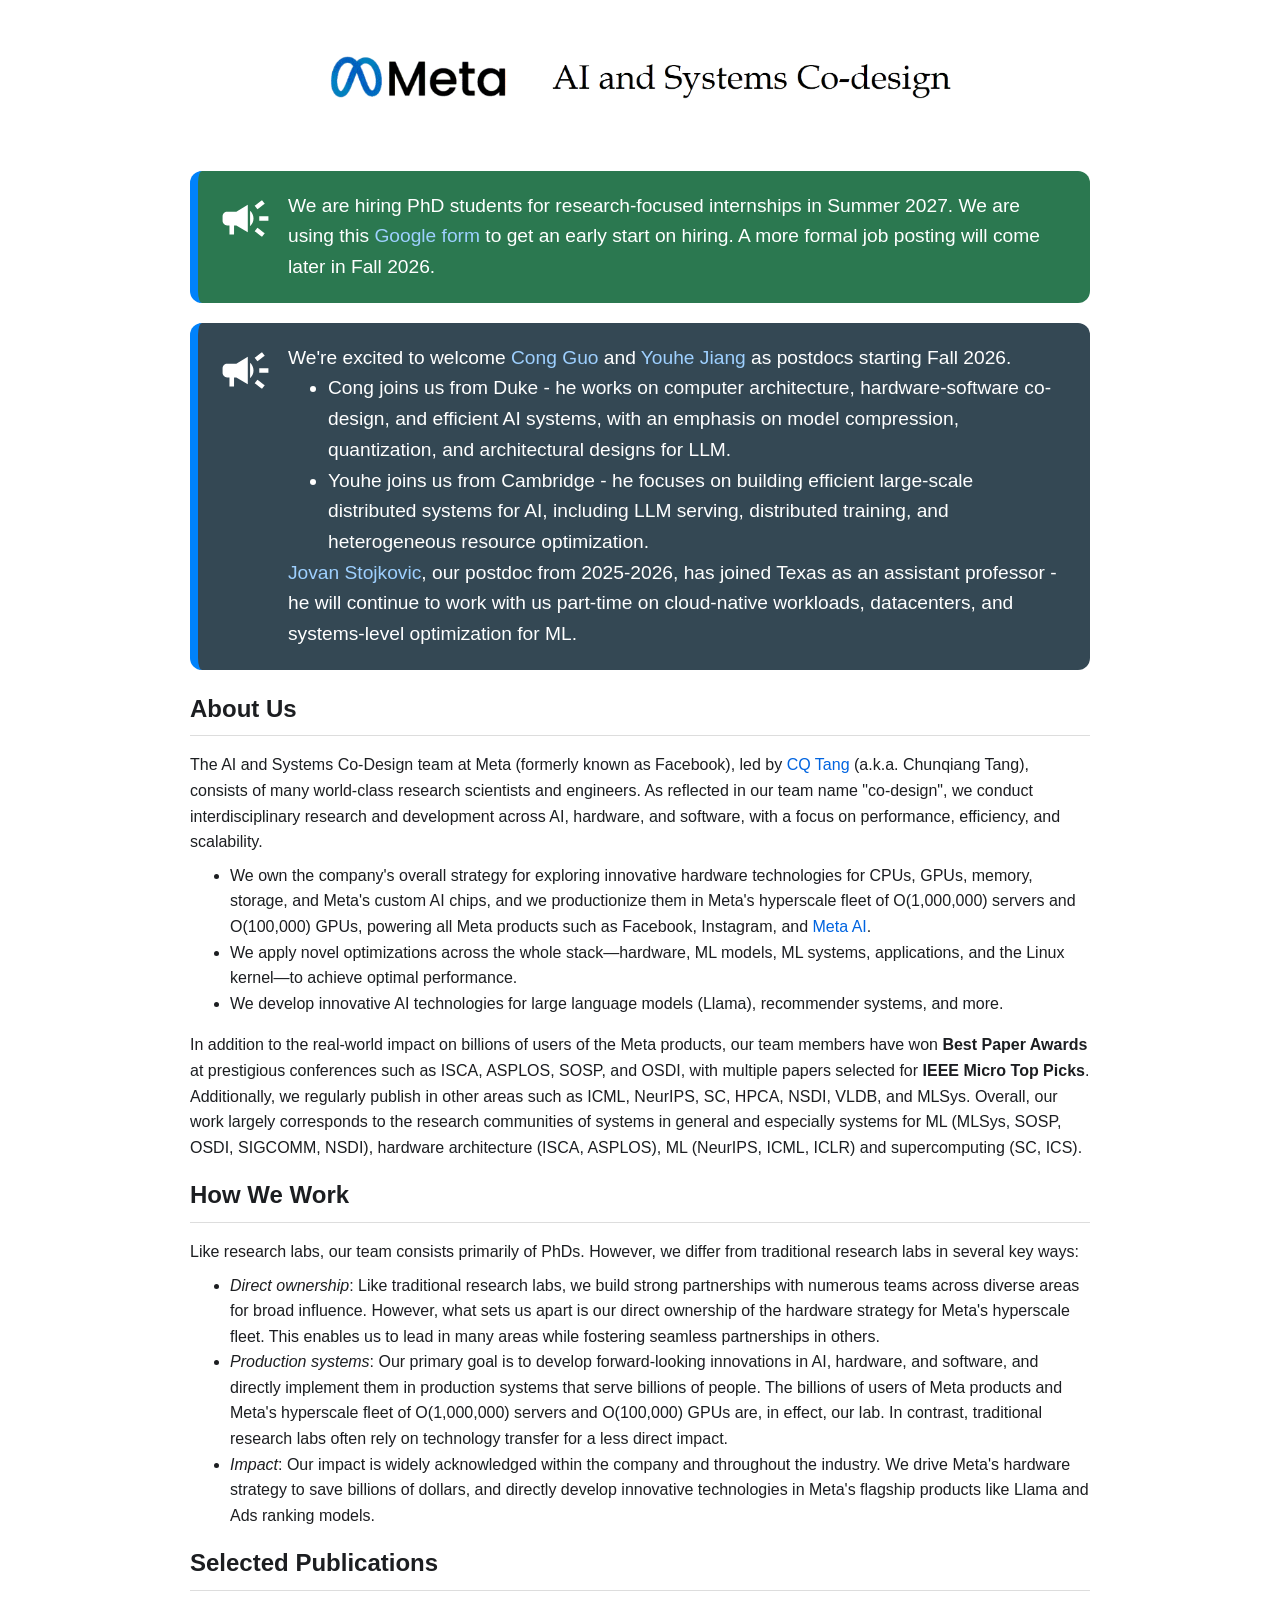
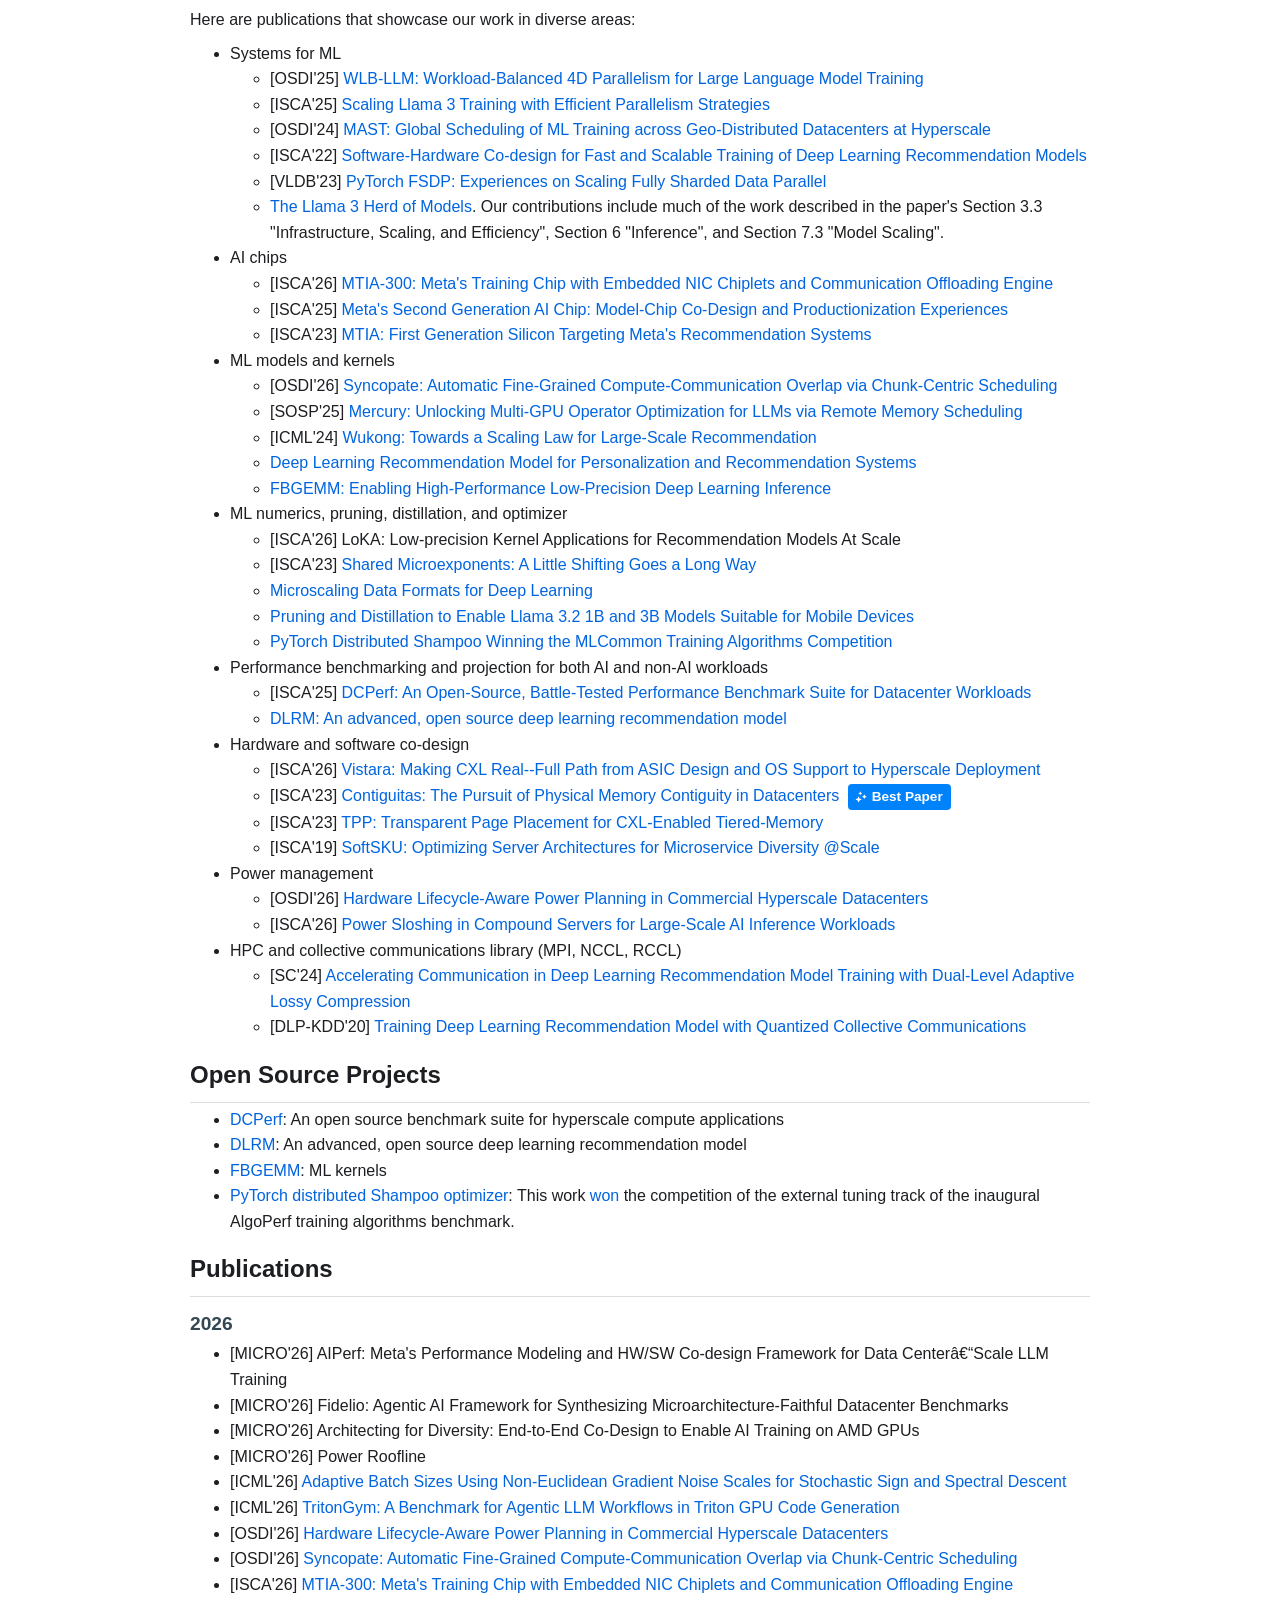
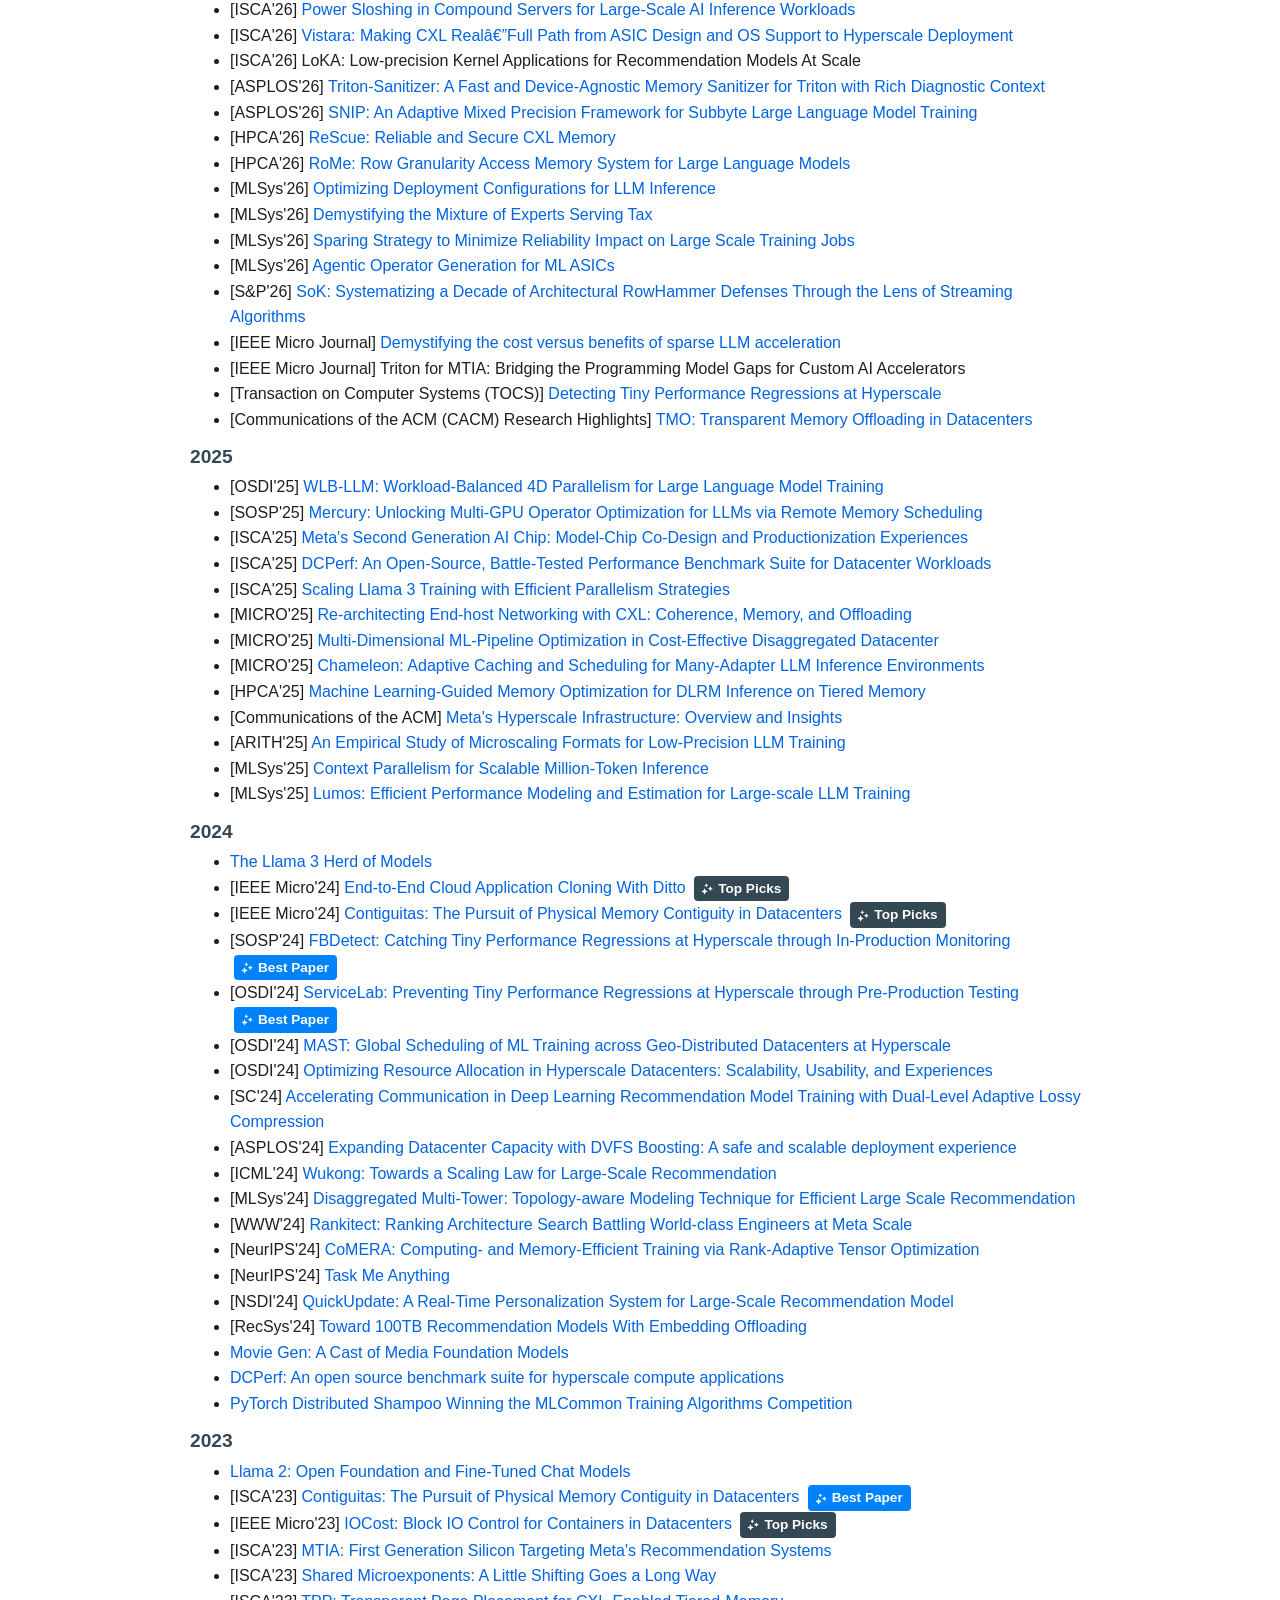
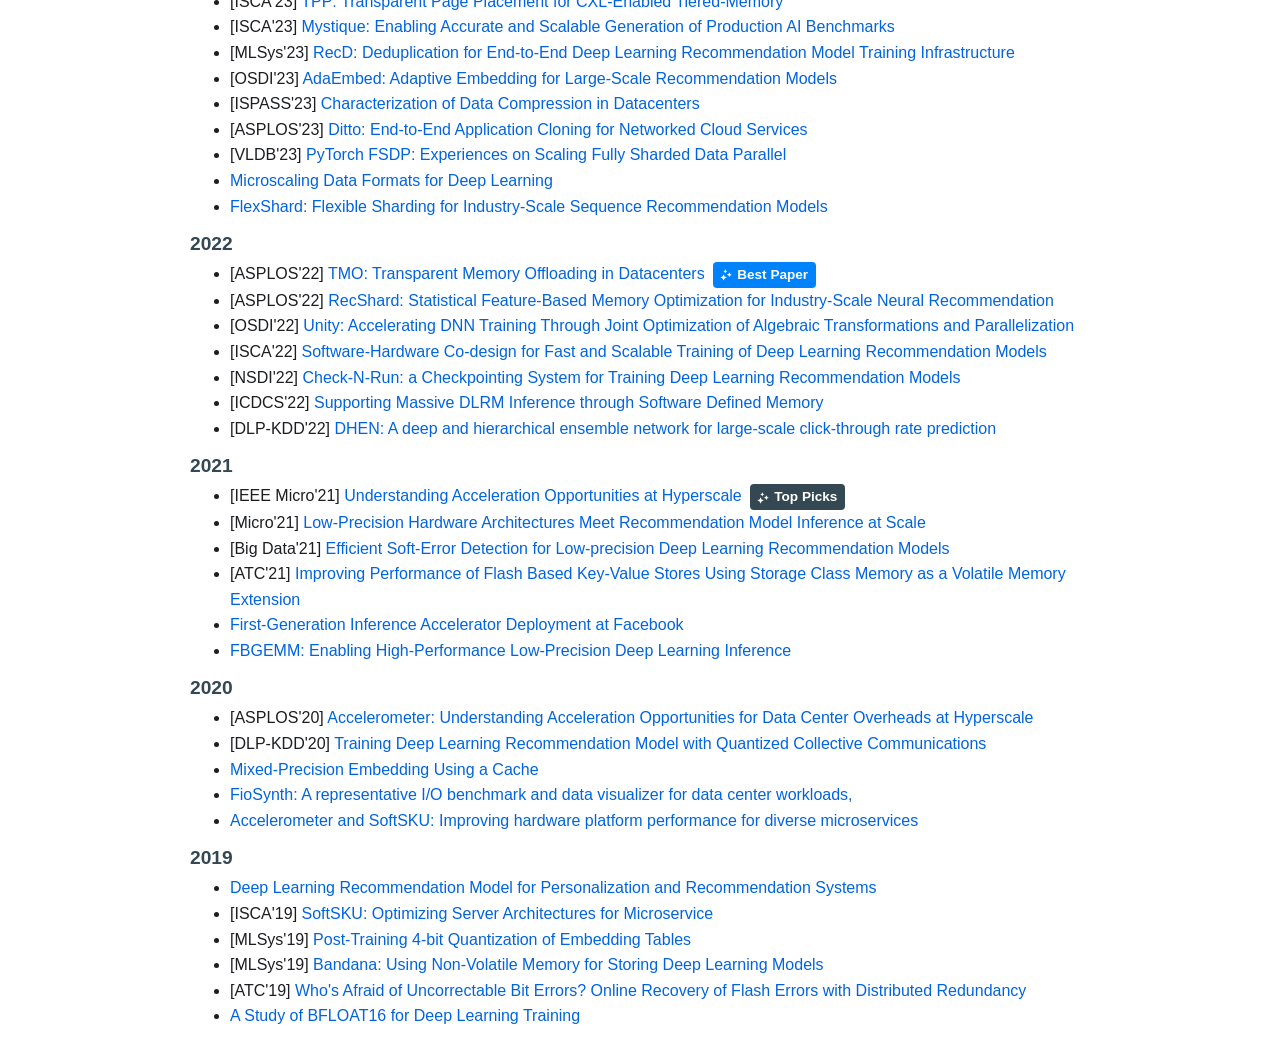
==== commit 20f6242e: "CQ:" ====
--- a/index.html
+++ b/index.html
@@ -43,10 +43,7 @@
 <div id="aboutus">
     <h2>About Us</h2>
 
-    <p> The AI and Systems Co-Design team at Meta (formerly known as Facebook), led by <a href="https://tangchq74.github.io/"><a href="https://sites.google.com/site/tangchq">CQ Tang</a> (a.k.a. Chunqiang Tang), consists of over 100 employees, mostly PhDs, including many world-class research scientists and engineers.
-
-
-        <p>As reflected in our team name "co-design", we conduct interdisciplinary research and development across AI, hardware, and software, with a focus on performance, efficiency, and scalability.
+    <p> The AI and Systems Co-Design team at Meta (formerly known as Facebook), led by <a href="https://tangchq74.github.io/"><a href="https://sites.google.com/site/tangchq">CQ Tang</a> (a.k.a. Chunqiang Tang), consists of many world-class research scientists and engineers. As reflected in our team name "co-design", we conduct interdisciplinary research and development across AI, hardware, and software, with a focus on performance, efficiency, and scalability.
 
 <ul>
     <li>We own the company's overall strategy for exploring innovative hardware technologies for CPUs, GPUs, memory, storage, and Meta's custom AI chips, and we productionize them in Meta's hyperscale fleet of O(1,000,000) servers and O(100,000) GPUs, powering all Meta products such as Facebook, Instagram, and <a href="http://meta.ai/">Meta AI</a>.</li>
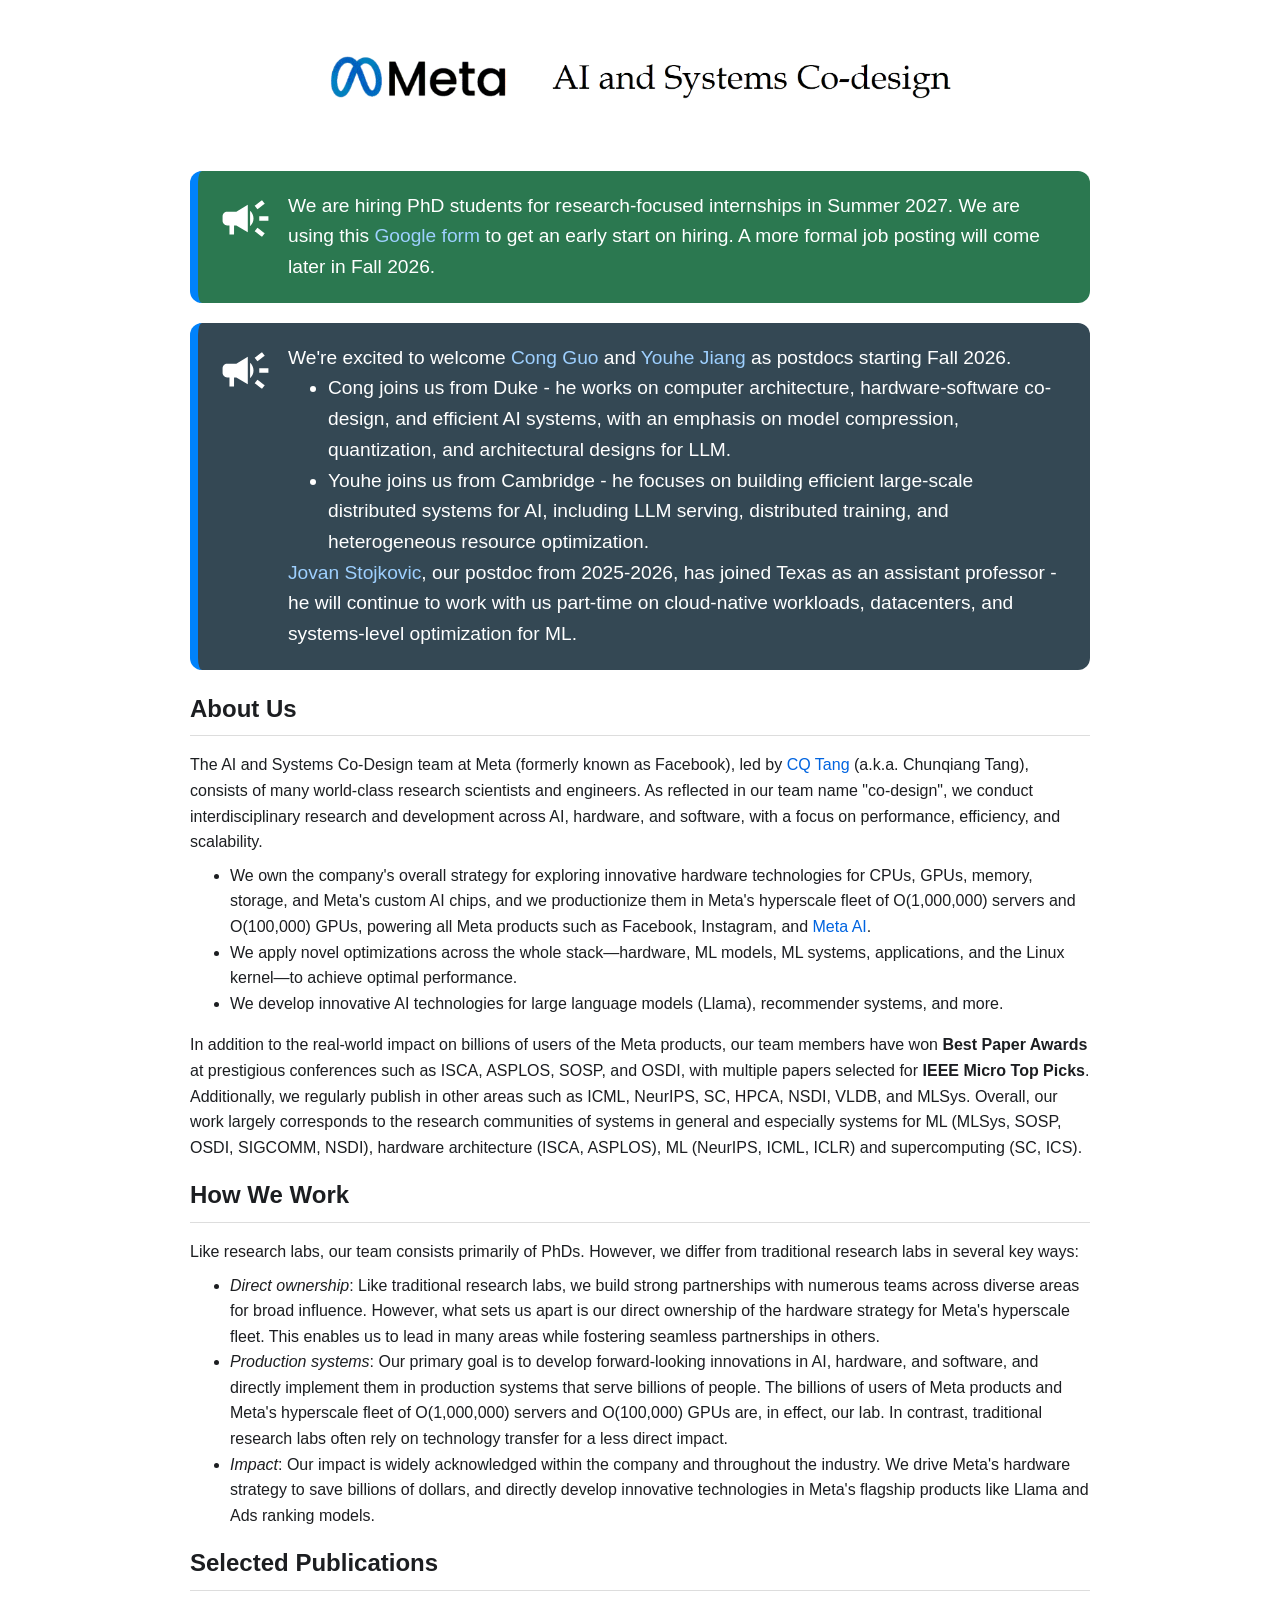
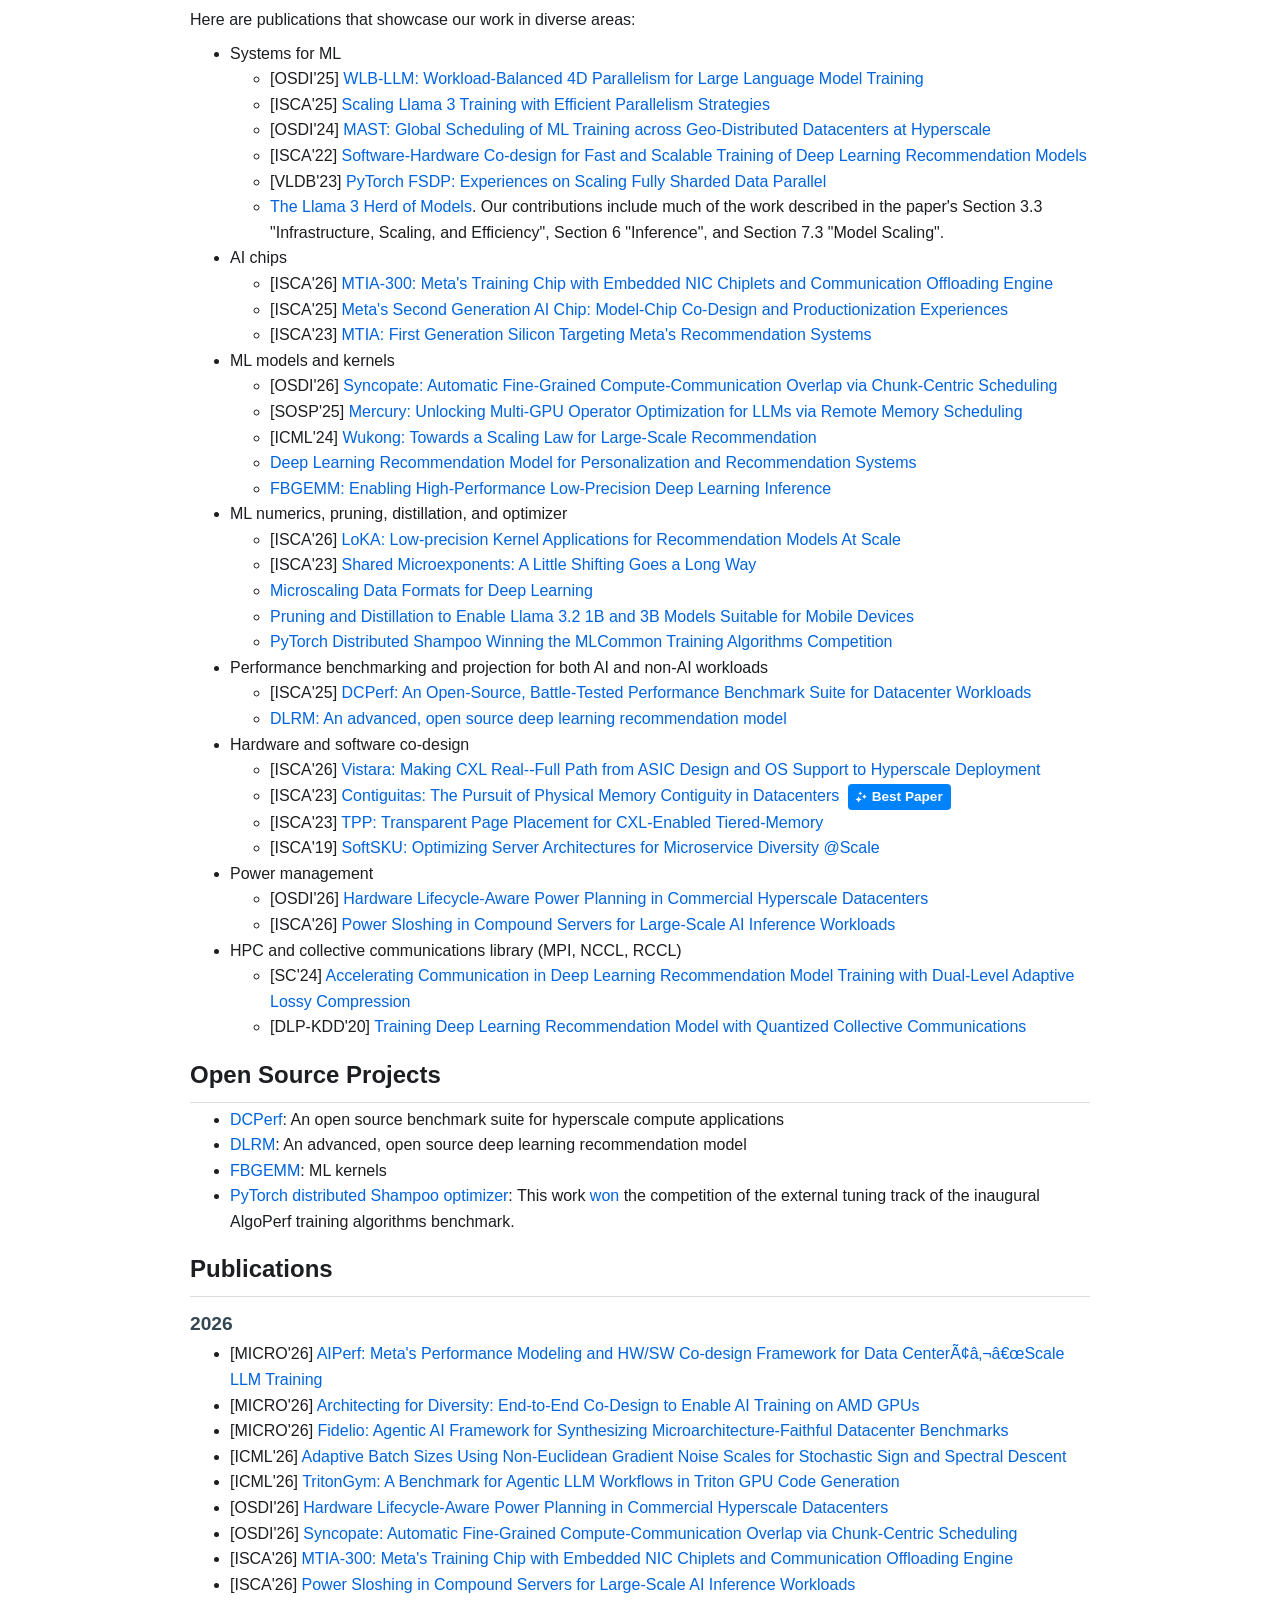
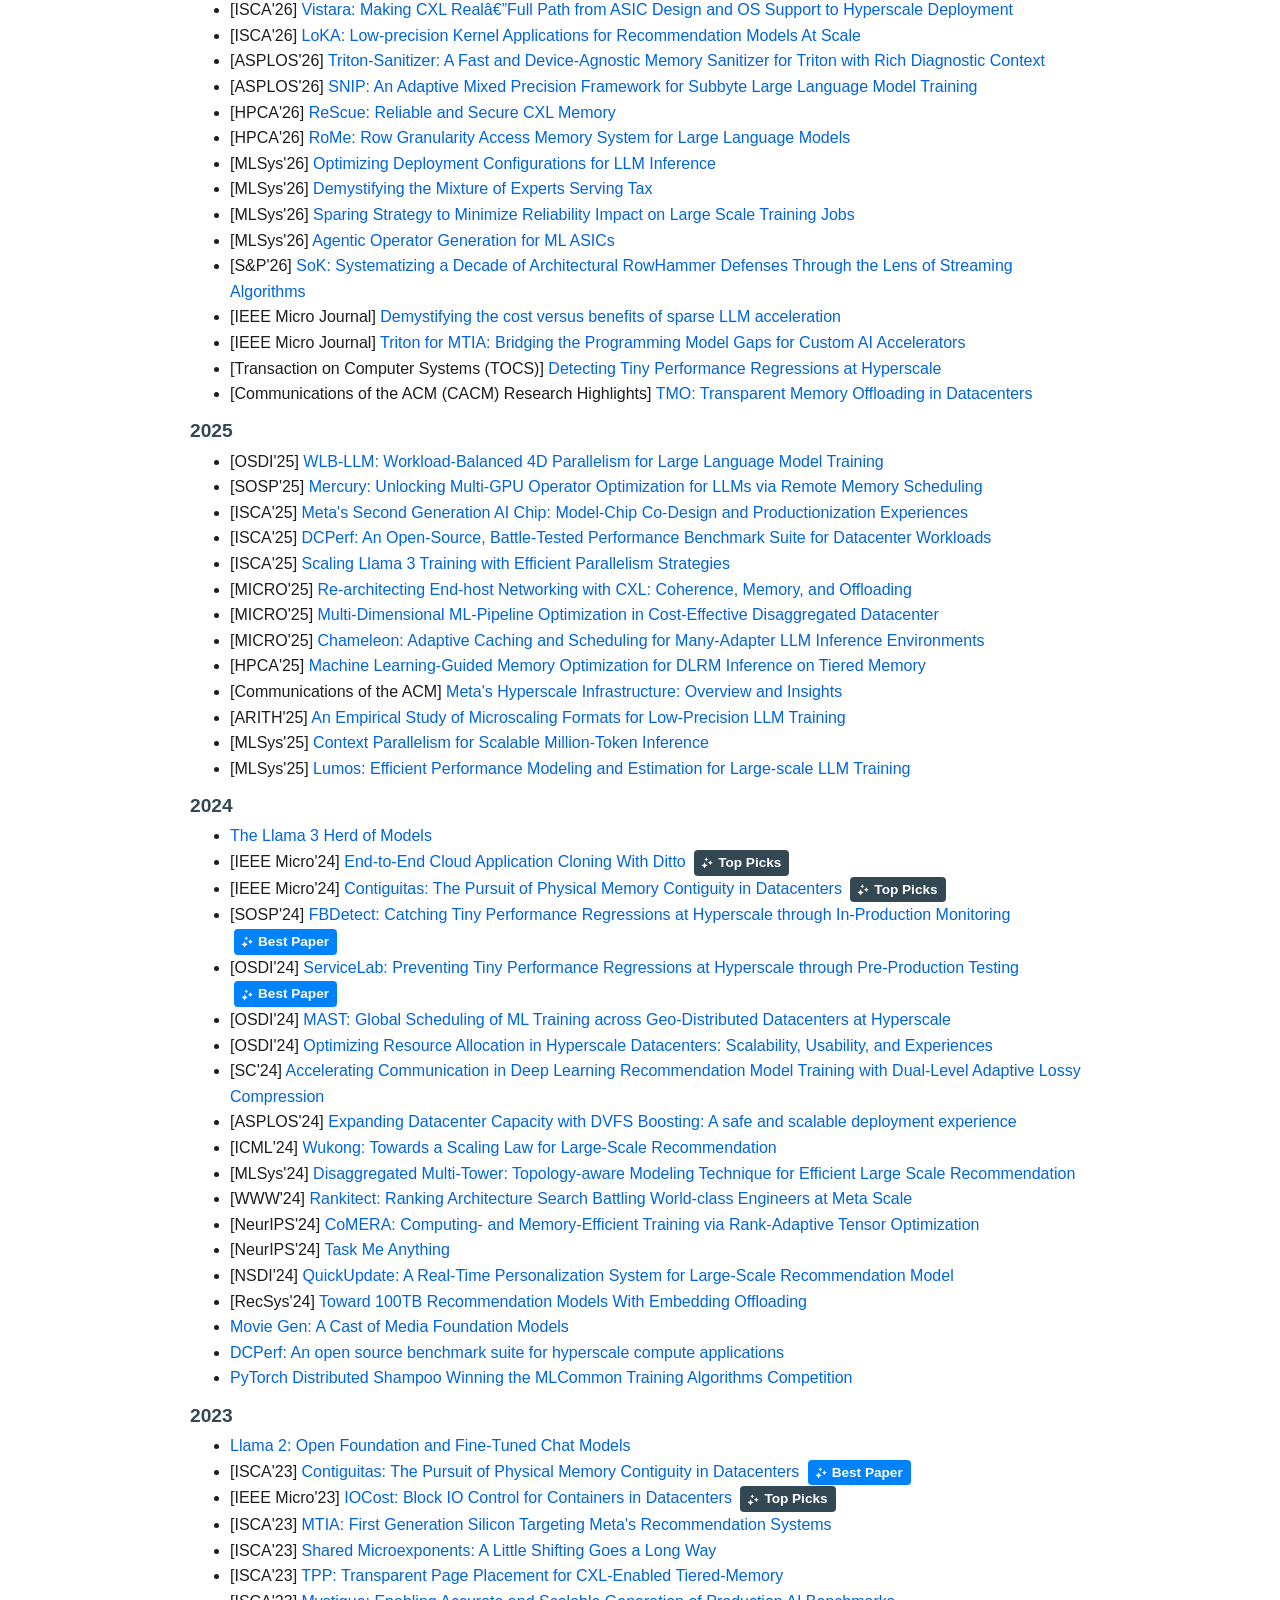
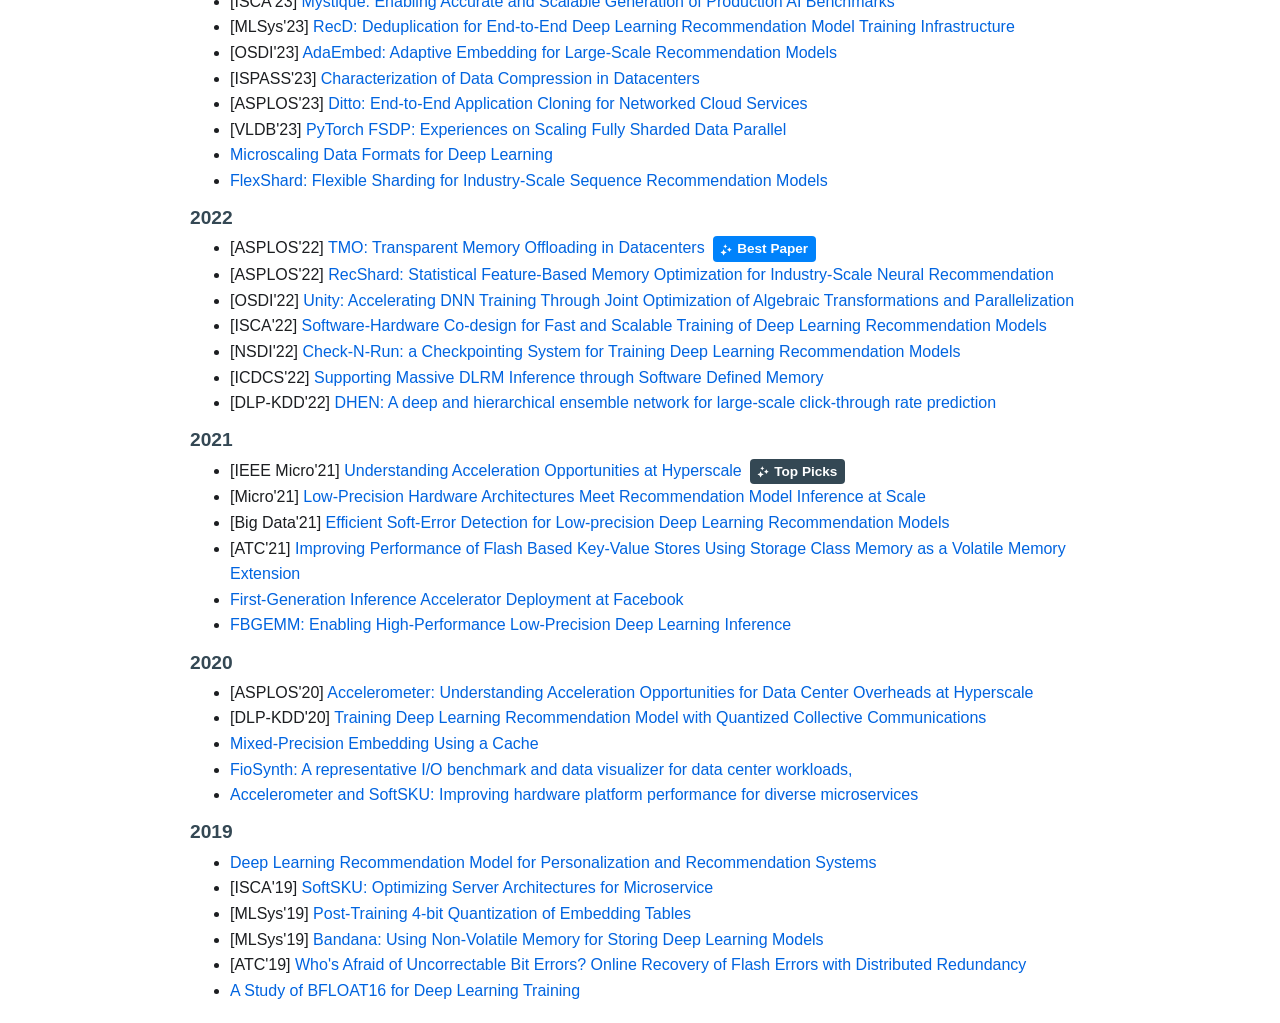
==== commit 8c01a2c5: "CQ:" ====
--- a/index.html
+++ b/index.html
@@ -138,7 +138,7 @@
 
 <li>ML numerics, pruning, distillation, and optimizer
     <ul>
-        <li>[ISCA'26] LoKA: Low-precision Kernel Applications for Recommendation Models At Scale</li>
+        <li>[ISCA'26] <a href="https://arxiv.org/pdf/2605.10886">LoKA: Low-precision Kernel Applications for Recommendation Models At Scale</a></li>
         <li>[ISCA'23] <a href="https://arxiv.org/abs/2302.08007">Shared Microexponents: A Little Shifting Goes a Long Way</a></li>
 
         <li><a href="https://arxiv.org/pdf/2310.10537">Microscaling Data Formats for Deep Learning</a></li>
@@ -209,10 +209,10 @@
 
 <h3 id="2026-papers">2026</h3>
 <ul>
-    <li>[MICRO'26] AIPerf: Meta's Performance Modeling and HW/SW Co-design Framework for Data Center–Scale LLM Training</li>
-    <li>[MICRO'26] Fidelio: Agentic AI Framework for Synthesizing Microarchitecture-Faithful Datacenter Benchmarks</li>
-    <li>[MICRO'26] Architecting for Diversity: End-to-End Co-Design to Enable AI Training on AMD GPUs</li>
-    <li>[MICRO'26] Power Roofline</li>
+    <li>[MICRO'26] <a href="https://aisystemcodesign.github.io/papers/MICRO26-AIPerf.pdf">AIPerf: Meta's Performance Modeling and HW/SW Co-design Framework for Data Centerâ€“Scale LLM Training</a></li>
+    <li>[MICRO'26] <a href="https://arxiv.org/pdf/2610.22230">Architecting for Diversity: End-to-End Co-Design to Enable AI Training on AMD GPUs</a></li>
+    <li>[MICRO'26] <a href="https://jovans2.github.io/files/Power_Roofline_MICRO.pdf>Power Roofline</a></li>
+    <li>[MICRO'26] <a href="https://jovans2.github.io/files/Fidelio_MICRO_CameraReady_Final.pdf">Fidelio: Agentic AI Framework for Synthesizing Microarchitecture-Faithful Datacenter Benchmarks</a></li>
     <li>[ICML'26] <a href="https://icml.cc/virtual/2026/poster/63415">Adaptive Batch Sizes Using Non-Euclidean Gradient Noise Scales for Stochastic Sign and Spectral Descent</a></li>
     <li>[ICML'26] <a href="https://icml.cc/virtual/2026/poster/65003">TritonGym: A Benchmark for Agentic LLM Workflows in Triton GPU Code Generation</a></li>
     <li>[OSDI'26] <a href="https://jovans2.github.io/files/Li_OSDI_2026.pdf">Hardware Lifecycle-Aware Power Planning in Commercial Hyperscale Datacenters</a></li>
@@ -220,7 +220,7 @@
 <li>[ISCA'26] <a href="papers/MTIA300_ISCA2026.pdf">MTIA-300: Meta's Training Chip with Embedded NIC Chiplets and Communication Offloading Engine</a></li>
 <li>[ISCA'26] <a href="https://jovans2.github.io/files/power_sloshing_isca_camera_ready.pdf">Power Sloshing in Compound Servers for Large-Scale AI Inference Workloads</a></li>
 <li> [ISCA'26] <a href="papers/isca26/vistara_camera_ready.pdf">Vistara: Making CXL Real—Full Path from ASIC Design and OS Support to Hyperscale Deployment</a></li>
-<li>[ISCA'26] LoKA: Low-precision Kernel Applications for Recommendation Models At Scale</li>
+<li>[ISCA'26] <a href="https://arxiv.org/pdf/2605.10886">LoKA: Low-precision Kernel Applications for Recommendation Models At Scale</a></li>
 <li>[ASPLOS'26] <a href="https://dl.acm.org/doi/pdf/10.1145/3779212.3790241">Triton-Sanitizer: A Fast and Device-Agnostic Memory Sanitizer for Triton with Rich Diagnostic Context</a></li>
 <li>[ASPLOS'26] <a href="https://dl.acm.org/doi/pdf/10.1145/3779212.3790223">SNIP: An Adaptive Mixed Precision Framework for Subbyte Large Language Model Training</a></li>
 <li>[HPCA'26] <a href="https://ieeexplore.ieee.org/abstract/document/11408527">ReScue: Reliable and Secure CXL Memory</a></li>
@@ -231,7 +231,7 @@
 <li>[MLSys'26] <a href="https://openreview.net/pdf?id=O3Bx0nNGnW">Agentic Operator Generation for ML ASICs</a></li>
 <li> [S&P'26] <a href="https://arxiv.org/pdf/2511.06192">SoK: Systematizing a Decade of Architectural RowHammer Defenses Through the Lens of Streaming Algorithms</a></li>
 <li>[IEEE Micro Journal] <a href="https://ieeexplore.ieee.org/abstract/document/11410568">Demystifying the cost versus benefits of sparse LLM acceleration</a></li>
-<li>[IEEE Micro Journal] Triton for MTIA: Bridging the Programming Model Gaps for Custom AI Accelerators</li>
+<li>[IEEE Micro Journal] <a href="https://arxiv.org/pdf/2608.00325">Triton for MTIA: Bridging the Programming Model Gaps for Custom AI Accelerators</a></li>
 <li>[Transaction on Computer Systems (TOCS)] <a href="https://dl.acm.org/doi/10.1145/3785504">Detecting Tiny Performance Regressions at Hyperscale</a></li>
 <li>[Communications of the ACM (CACM) Research Highlights] <a href="https://cacm.acm.org/research-highlights/tmo-transparent-memory-offloading-in-datacenters/">TMO: Transparent Memory Offloading in Datacenters</a></li>
 </ul>
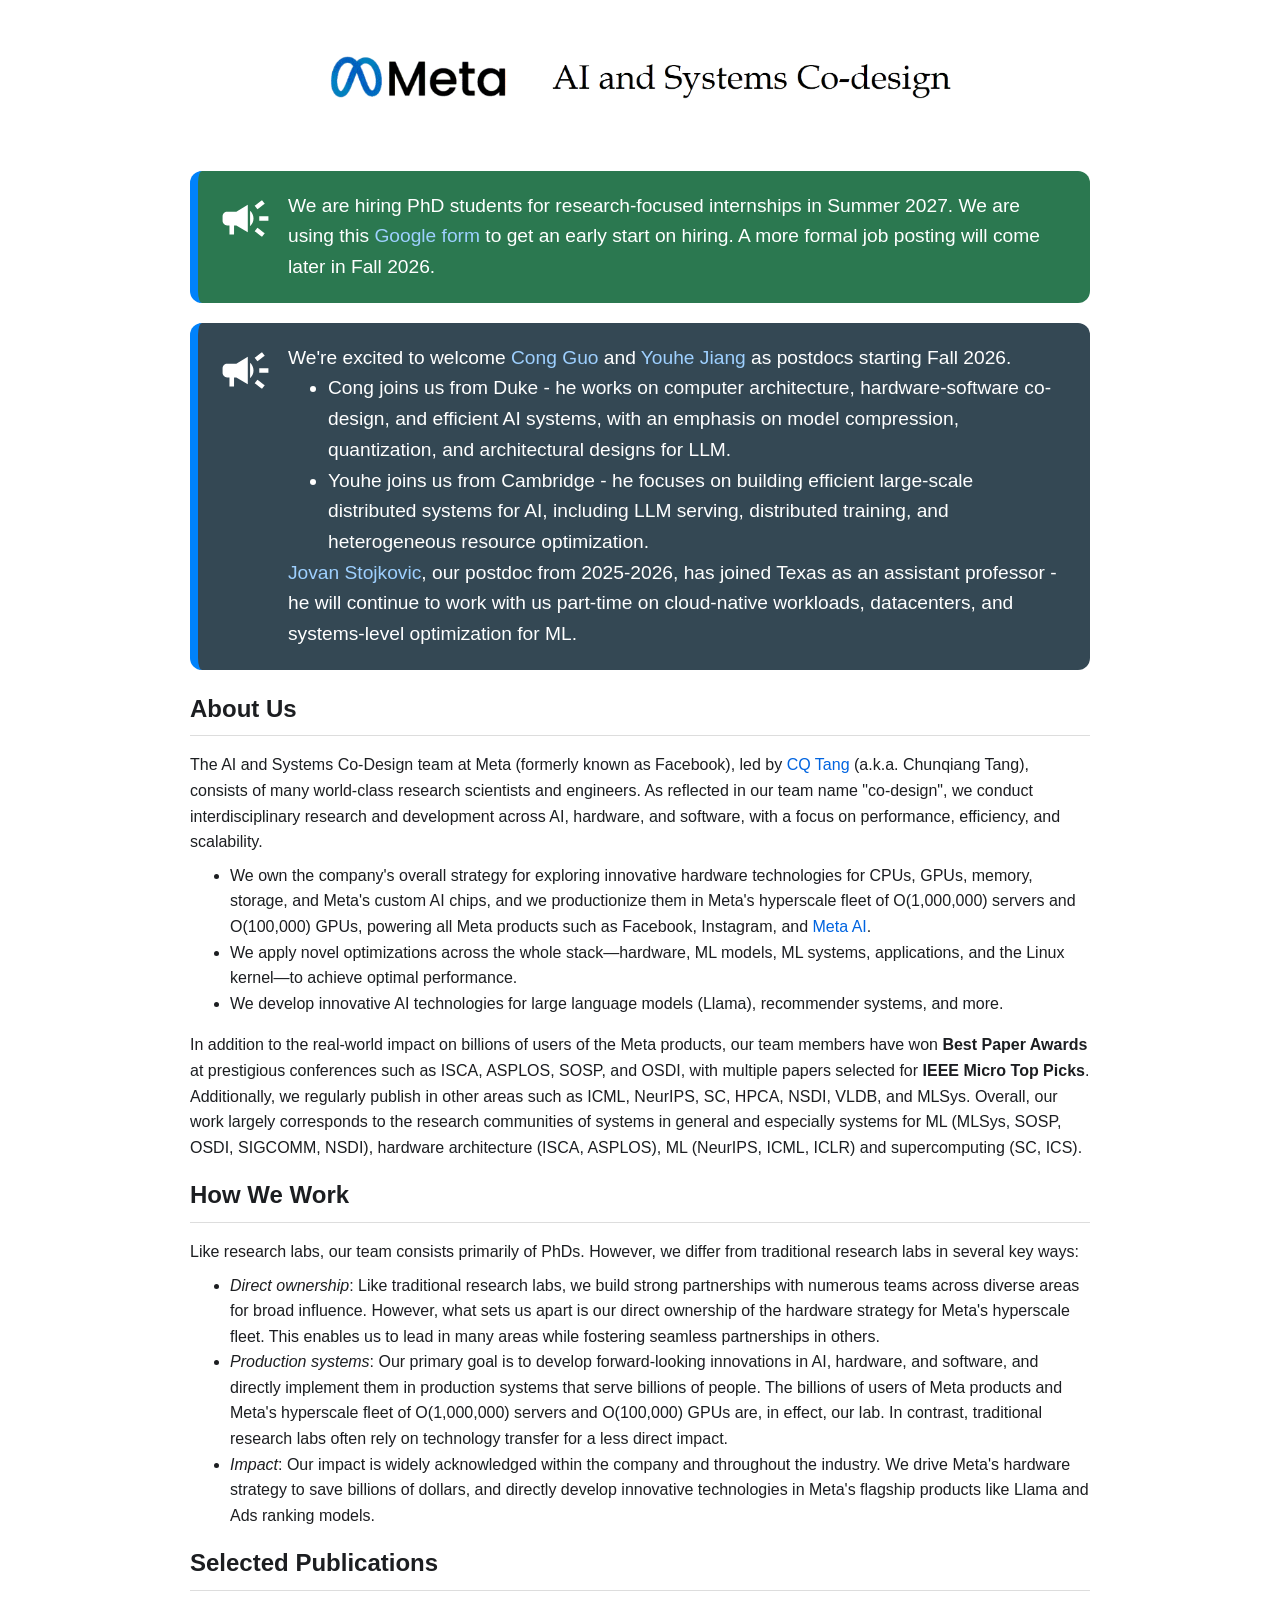
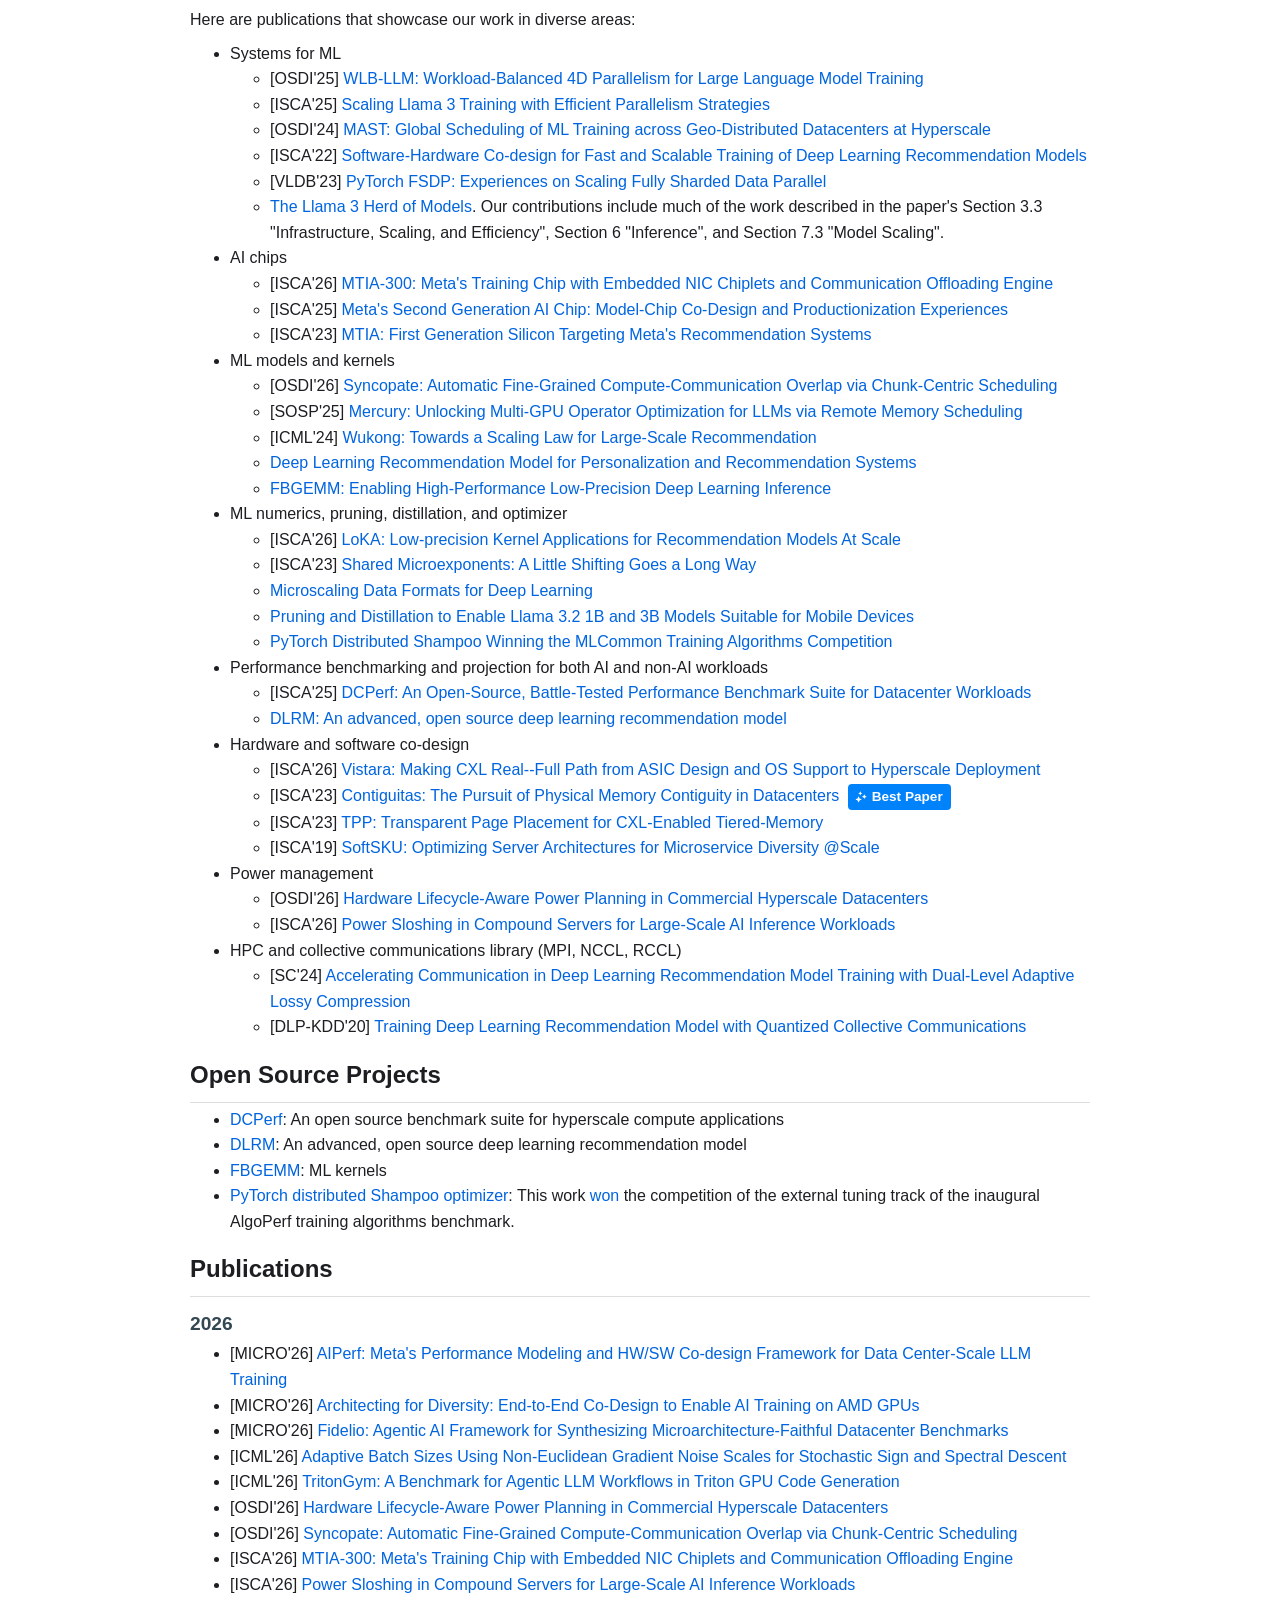
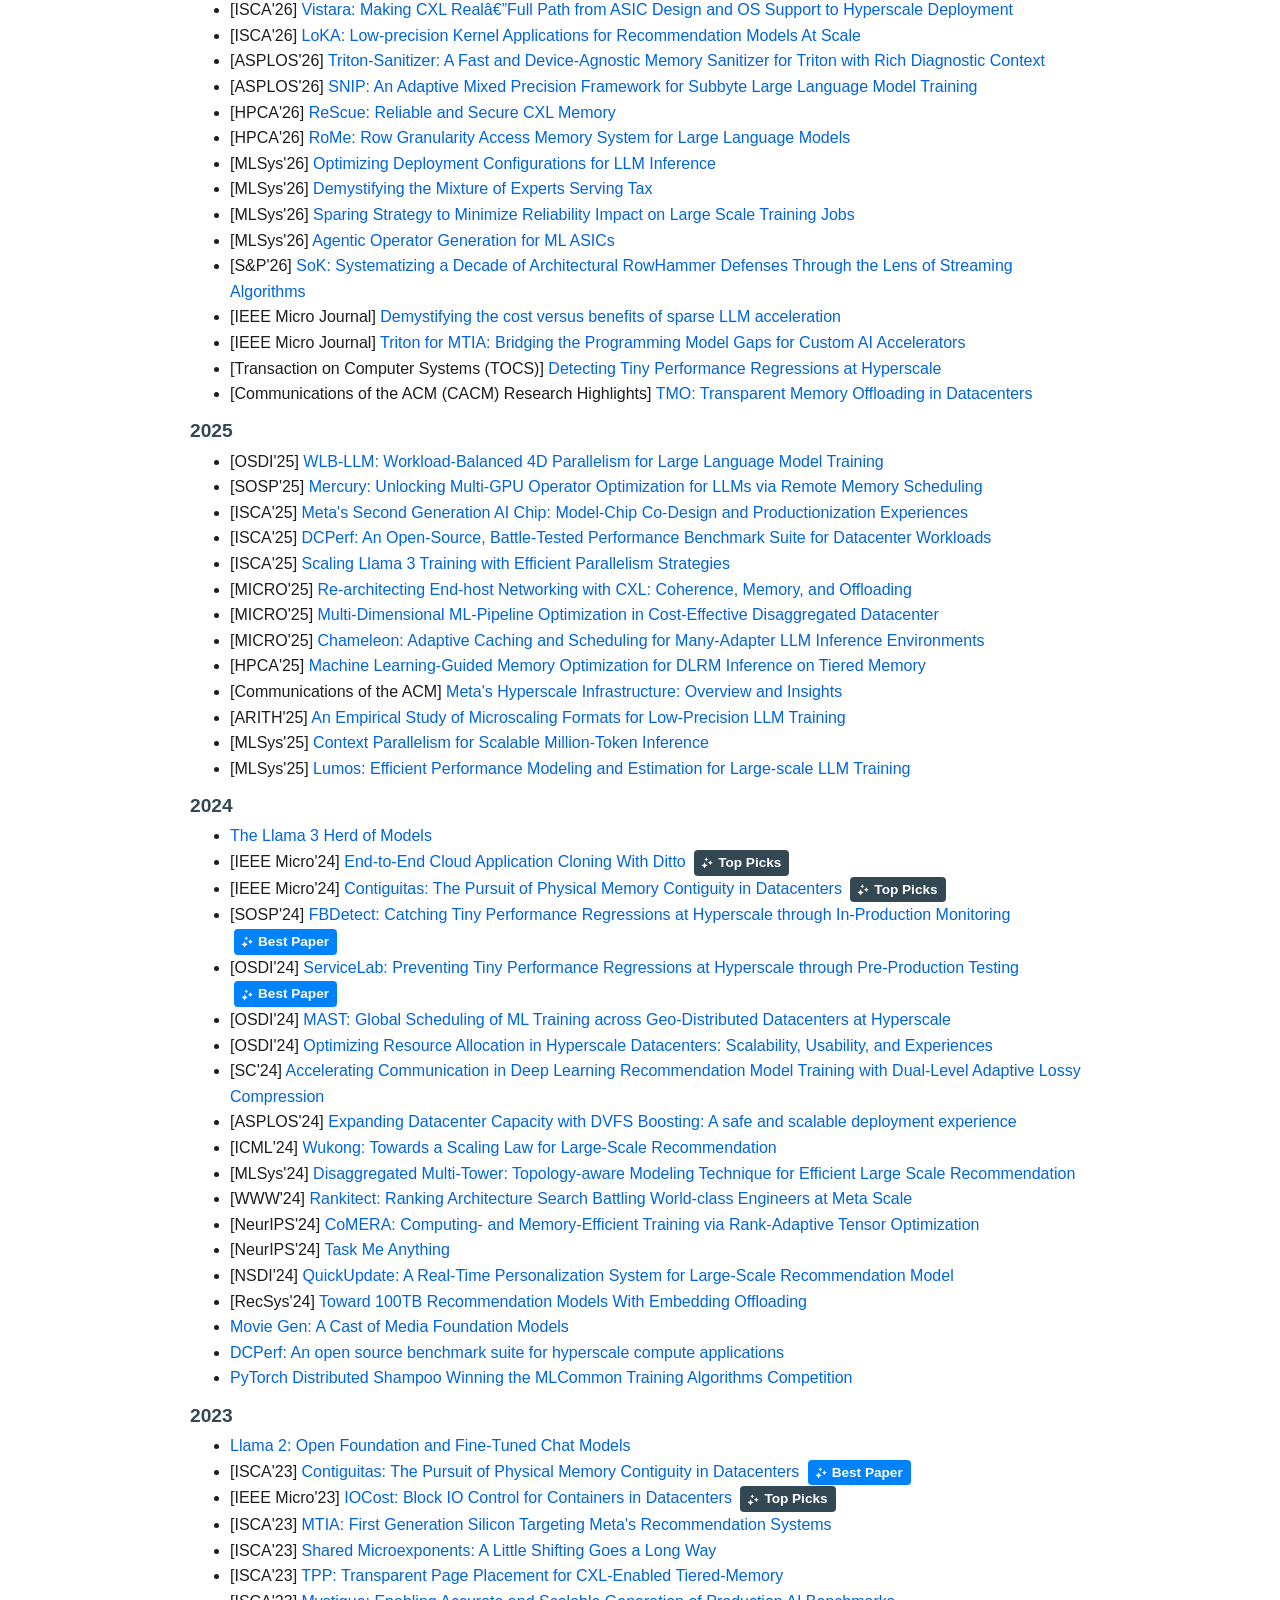
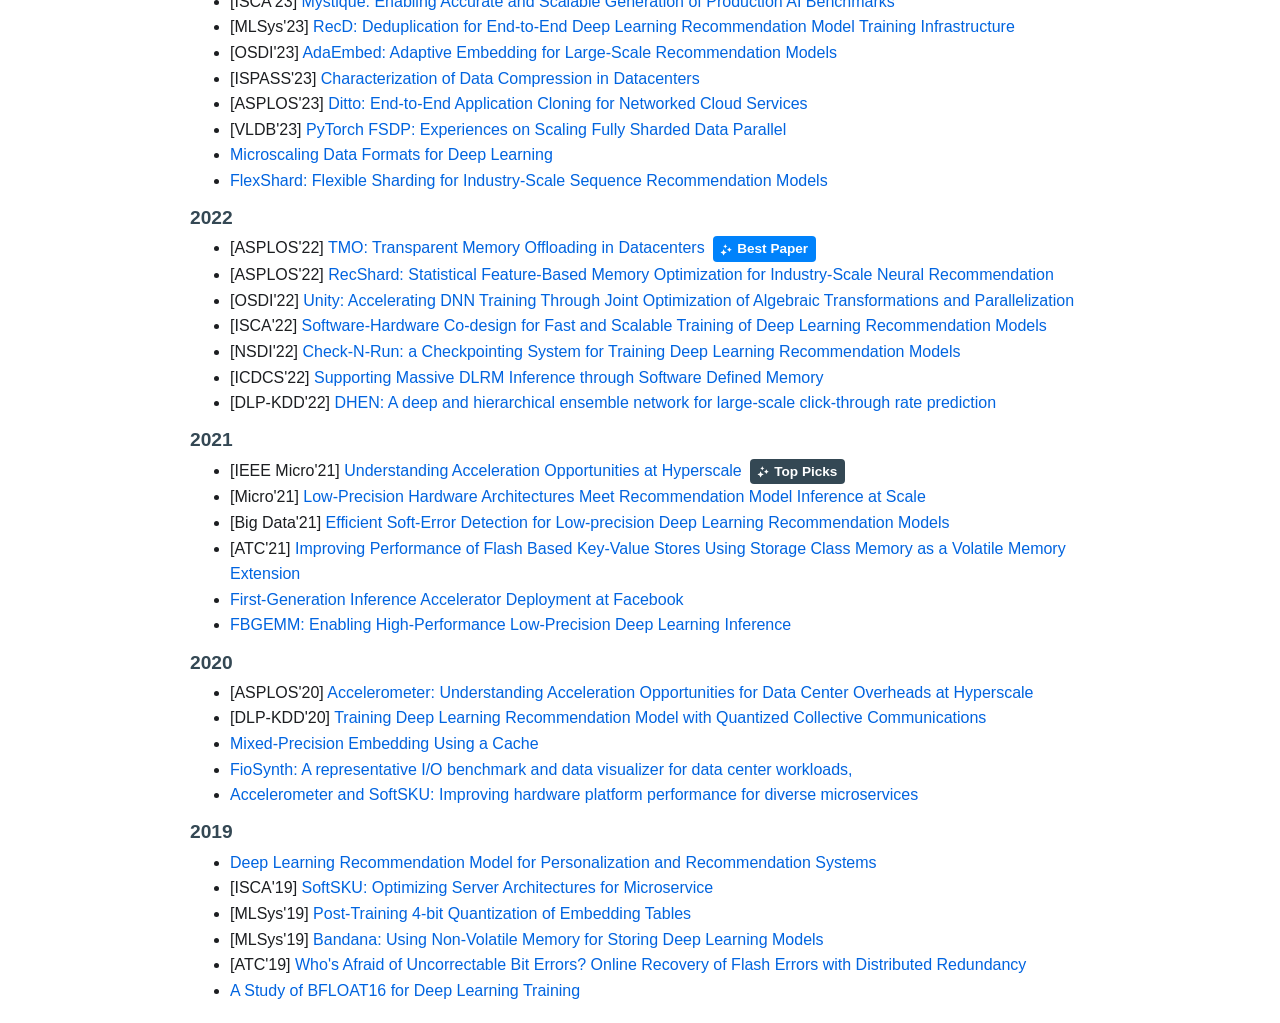
==== commit cb128e3d: "Fix typo in publication title for MICRO'26 paper" ====
--- a/index.html
+++ b/index.html
@@ -209,7 +209,7 @@
 
 <h3 id="2026-papers">2026</h3>
 <ul>
-    <li>[MICRO'26] <a href="https://aisystemcodesign.github.io/papers/MICRO26-AIPerf.pdf">AIPerf: Meta's Performance Modeling and HW/SW Co-design Framework for Data Centerâ€“Scale LLM Training</a></li>
+    <li>[MICRO'26] <a href="https://aisystemcodesign.github.io/papers/MICRO26-AIPerf.pdf">AIPerf: Meta's Performance Modeling and HW/SW Co-design Framework for Data Center-Scale LLM Training</a></li>
     <li>[MICRO'26] <a href="https://arxiv.org/pdf/2610.22230">Architecting for Diversity: End-to-End Co-Design to Enable AI Training on AMD GPUs</a></li>
     <li>[MICRO'26] <a href="https://jovans2.github.io/files/Power_Roofline_MICRO.pdf>Power Roofline</a></li>
     <li>[MICRO'26] <a href="https://jovans2.github.io/files/Fidelio_MICRO_CameraReady_Final.pdf">Fidelio: Agentic AI Framework for Synthesizing Microarchitecture-Faithful Datacenter Benchmarks</a></li>
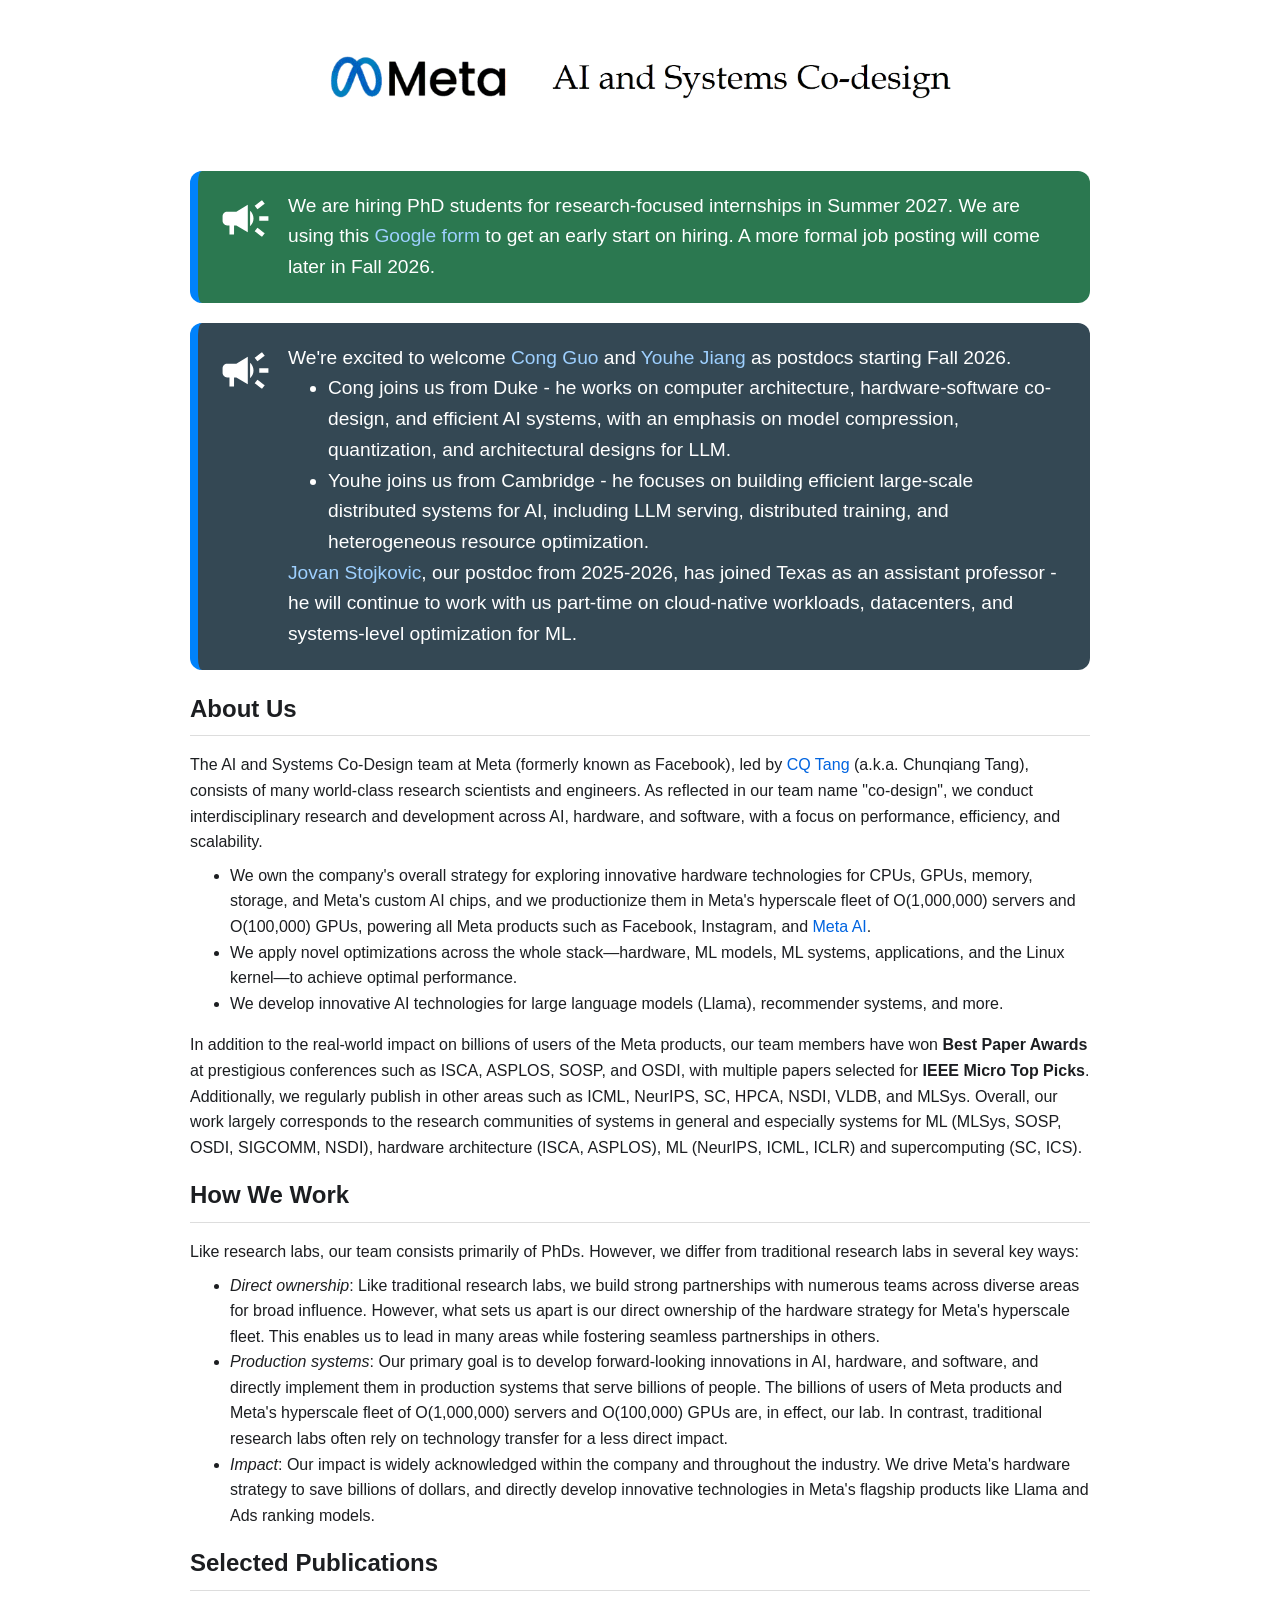
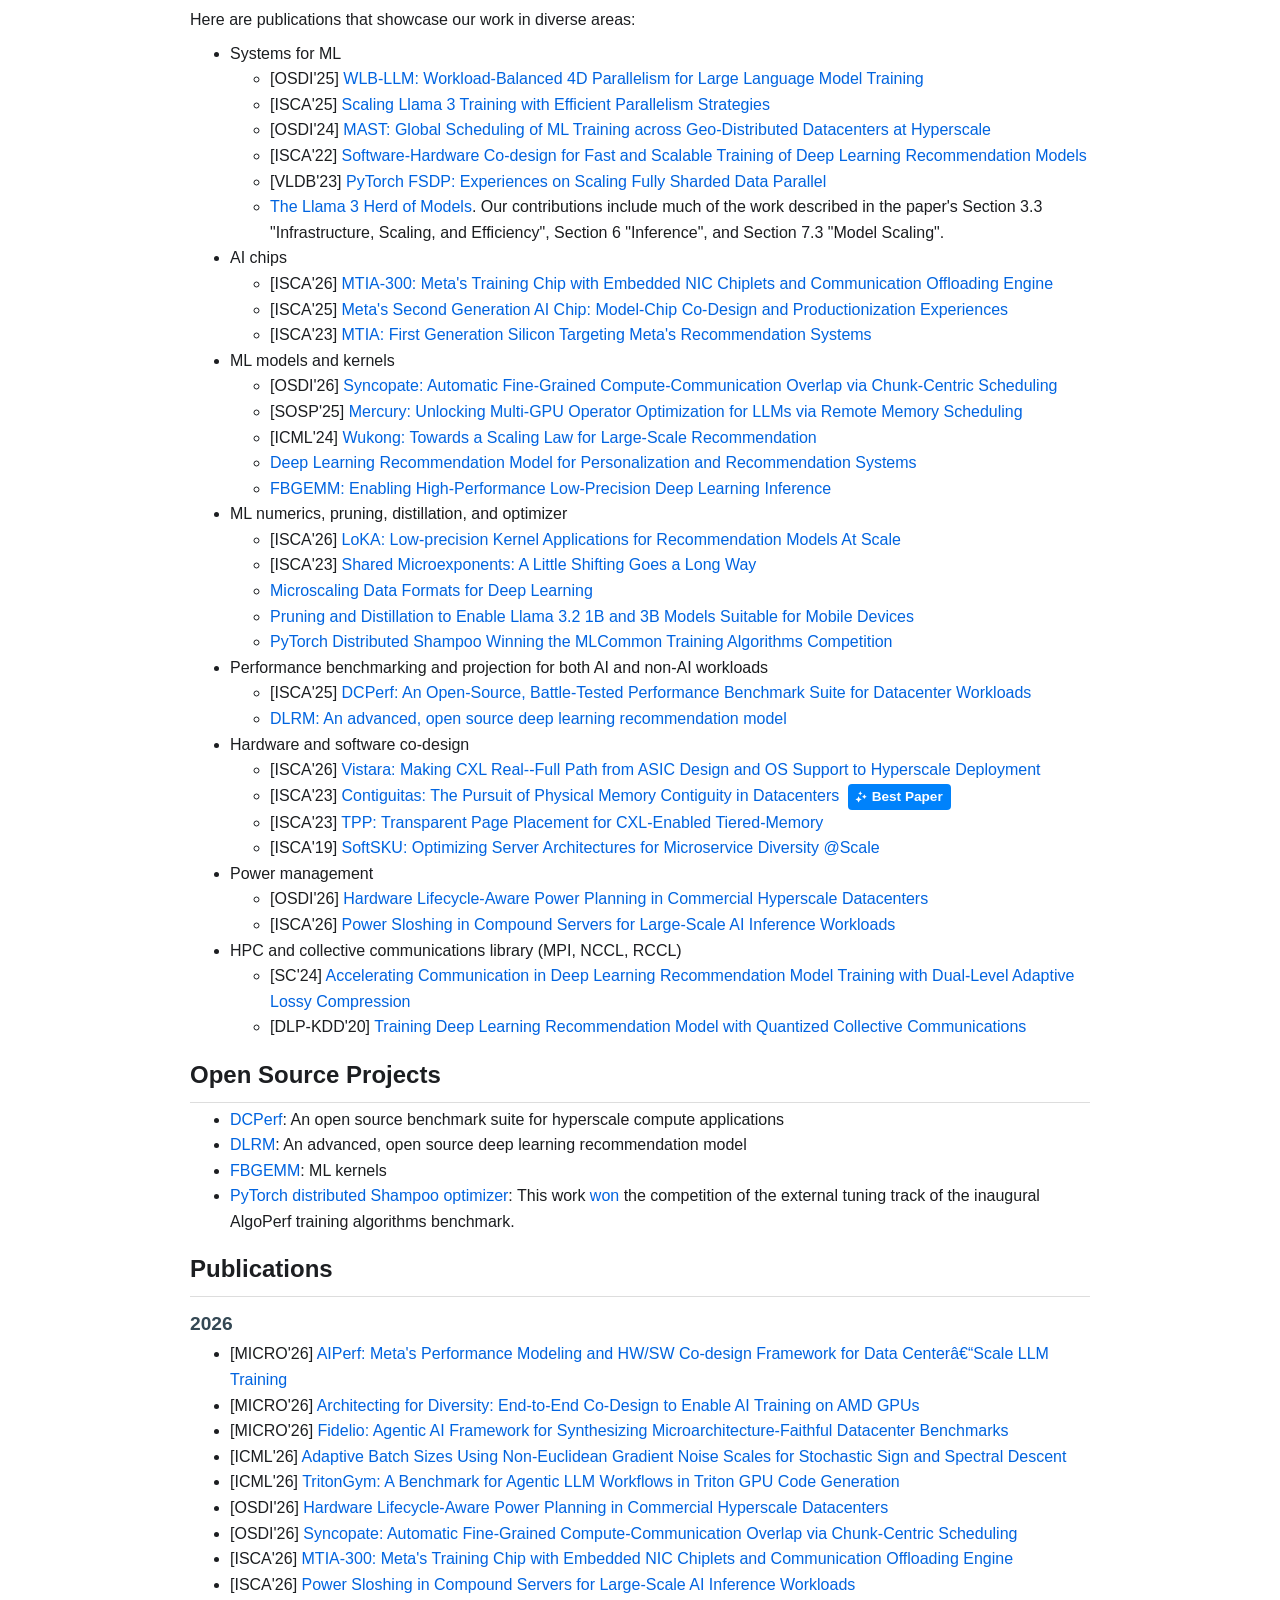
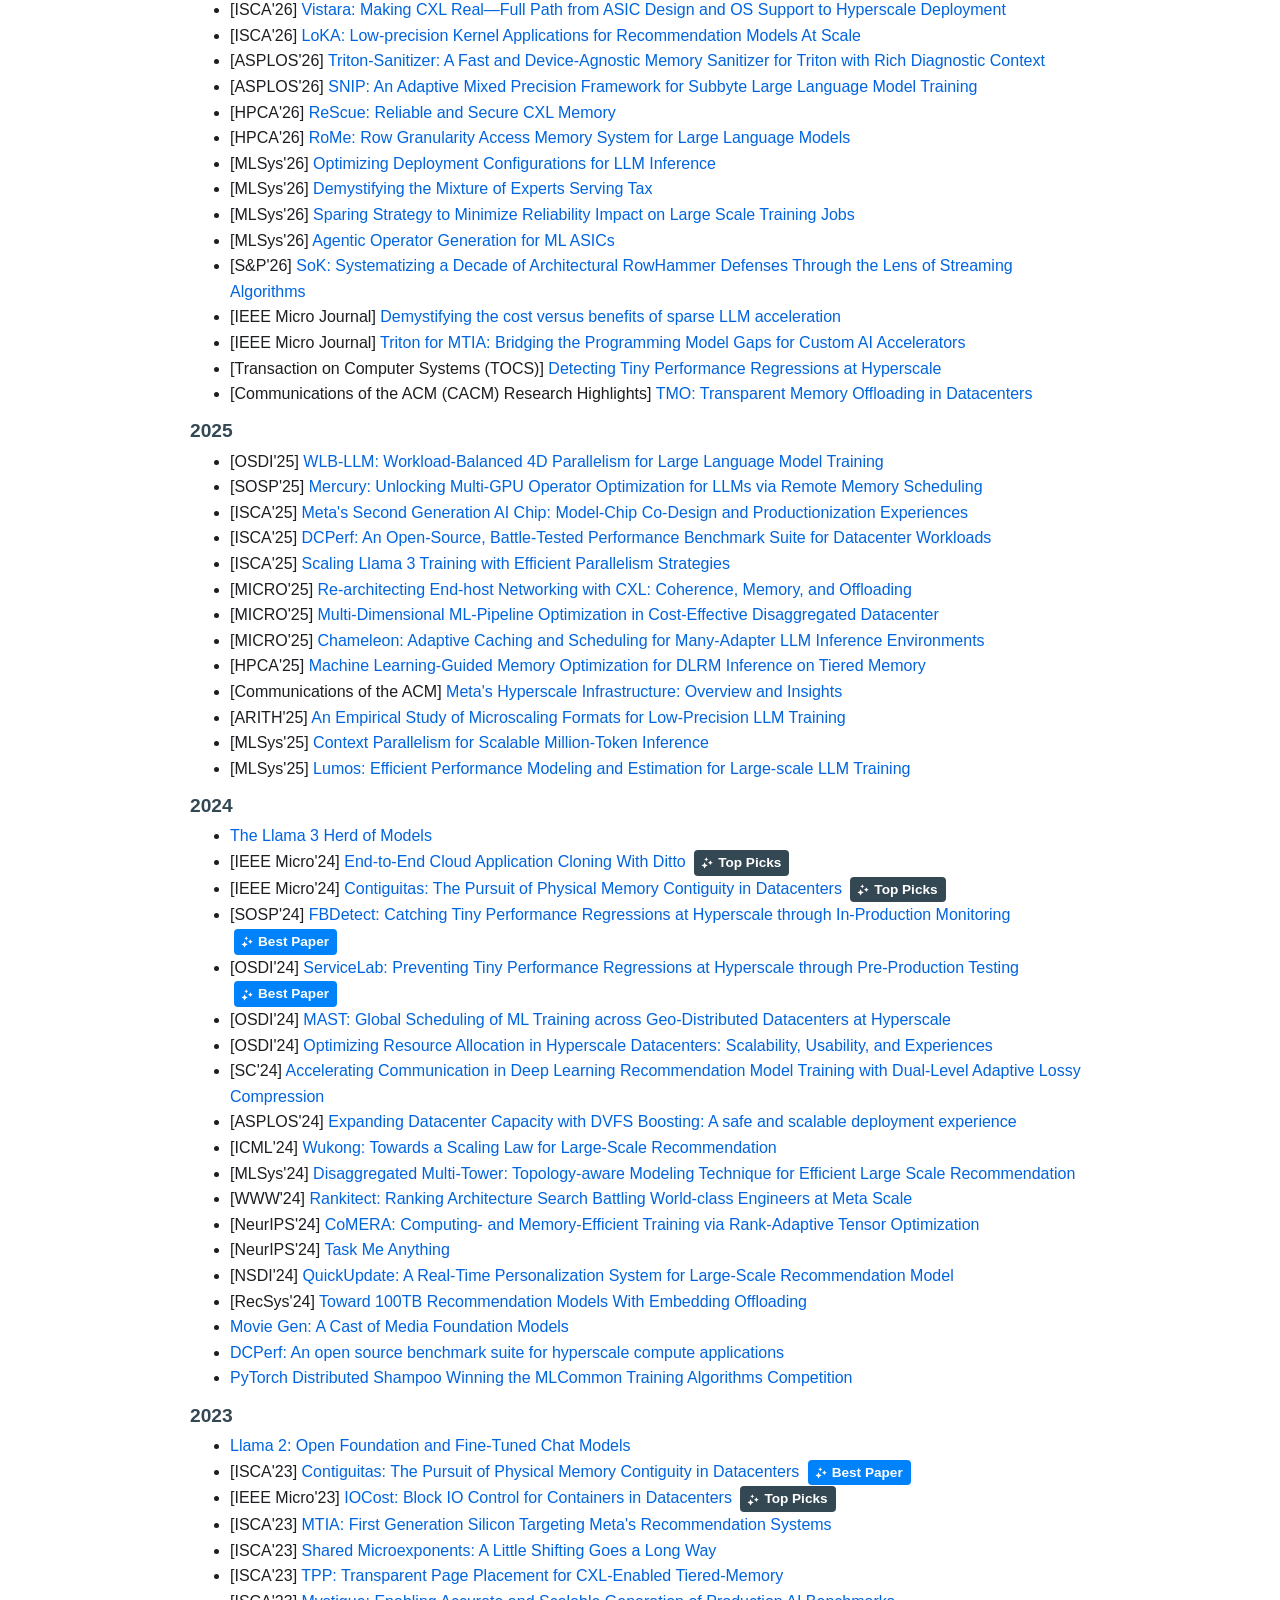
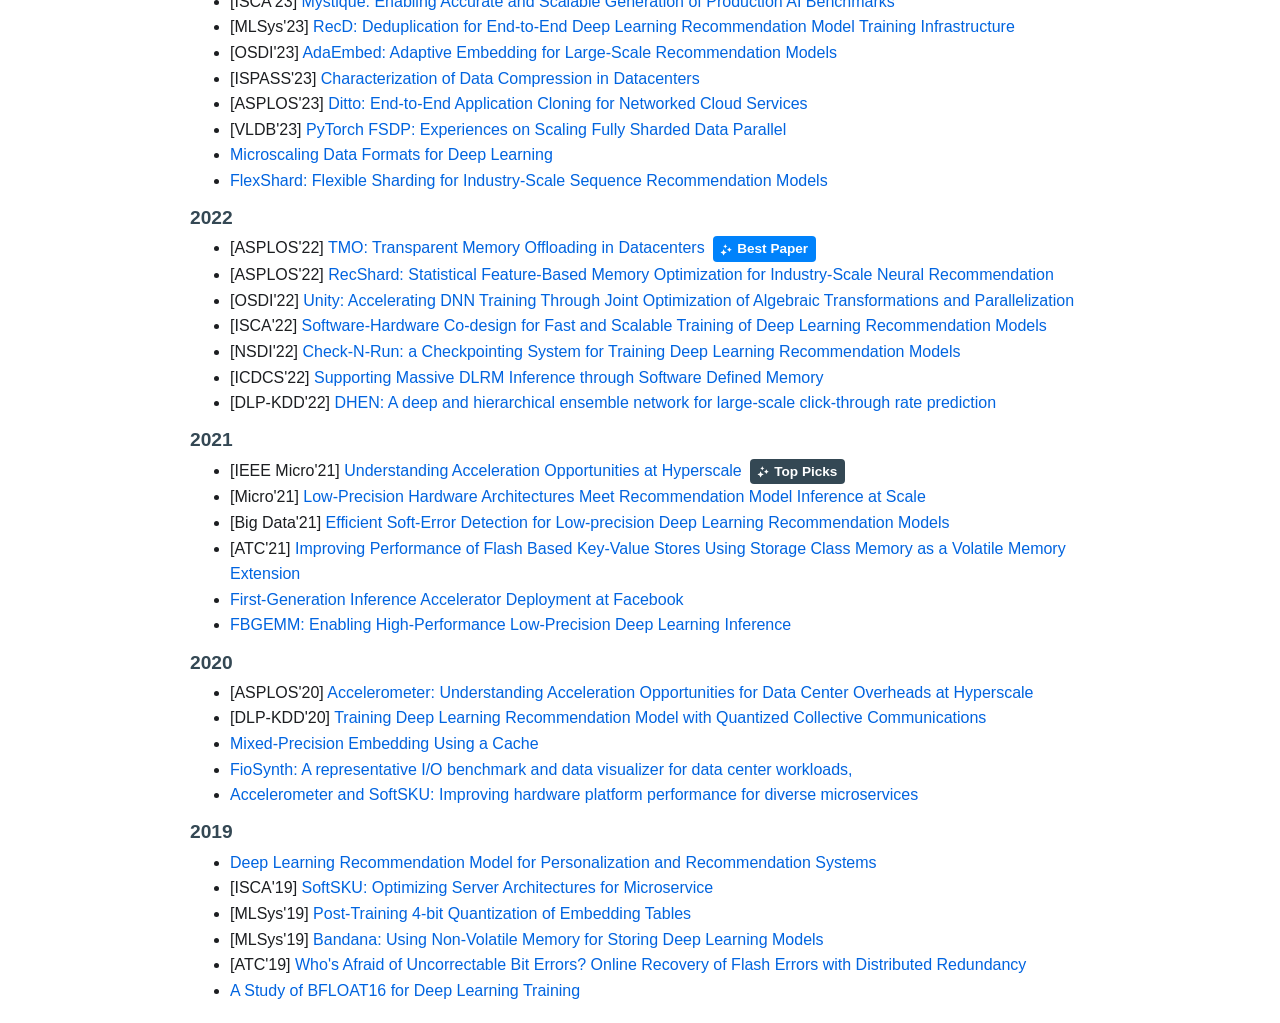
==== commit 8a9f9587: "moved publications into a separate publications.html so we can share across index.html and acf.html" ====
--- a/index.html
+++ b/index.html
@@ -204,202 +204,16 @@
 </ul>
 </div>
 
-<div id="publications">
-<p> <h2>Publications</h2>
-
-<h3 id="2026-papers">2026</h3>
-<ul>
-    <li>[MICRO'26] <a href="https://aisystemcodesign.github.io/papers/MICRO26-AIPerf.pdf">AIPerf: Meta's Performance Modeling and HW/SW Co-design Framework for Data Center-Scale LLM Training</a></li>
-    <li>[MICRO'26] <a href="https://arxiv.org/pdf/2610.22230">Architecting for Diversity: End-to-End Co-Design to Enable AI Training on AMD GPUs</a></li>
-    <li>[MICRO'26] <a href="https://jovans2.github.io/files/Power_Roofline_MICRO.pdf>Power Roofline</a></li>
-    <li>[MICRO'26] <a href="https://jovans2.github.io/files/Fidelio_MICRO_CameraReady_Final.pdf">Fidelio: Agentic AI Framework for Synthesizing Microarchitecture-Faithful Datacenter Benchmarks</a></li>
-    <li>[ICML'26] <a href="https://icml.cc/virtual/2026/poster/63415">Adaptive Batch Sizes Using Non-Euclidean Gradient Noise Scales for Stochastic Sign and Spectral Descent</a></li>
-    <li>[ICML'26] <a href="https://icml.cc/virtual/2026/poster/65003">TritonGym: A Benchmark for Agentic LLM Workflows in Triton GPU Code Generation</a></li>
-    <li>[OSDI'26] <a href="https://jovans2.github.io/files/Li_OSDI_2026.pdf">Hardware Lifecycle-Aware Power Planning in Commercial Hyperscale Datacenters</a></li>
-    <li>[OSDI'26] <a href="https://arxiv.org/pdf/2601.20595">Syncopate: Automatic Fine-Grained Compute-Communication Overlap via Chunk-Centric Scheduling</a></li>
-<li>[ISCA'26] <a href="papers/MTIA300_ISCA2026.pdf">MTIA-300: Meta's Training Chip with Embedded NIC Chiplets and Communication Offloading Engine</a></li>
-<li>[ISCA'26] <a href="https://jovans2.github.io/files/power_sloshing_isca_camera_ready.pdf">Power Sloshing in Compound Servers for Large-Scale AI Inference Workloads</a></li>
-<li> [ISCA'26] <a href="papers/isca26/vistara_camera_ready.pdf">Vistara: Making CXL Real—Full Path from ASIC Design and OS Support to Hyperscale Deployment</a></li>
-<li>[ISCA'26] <a href="https://arxiv.org/pdf/2605.10886">LoKA: Low-precision Kernel Applications for Recommendation Models At Scale</a></li>
-<li>[ASPLOS'26] <a href="https://dl.acm.org/doi/pdf/10.1145/3779212.3790241">Triton-Sanitizer: A Fast and Device-Agnostic Memory Sanitizer for Triton with Rich Diagnostic Context</a></li>
-<li>[ASPLOS'26] <a href="https://dl.acm.org/doi/pdf/10.1145/3779212.3790223">SNIP: An Adaptive Mixed Precision Framework for Subbyte Large Language Model Training</a></li>
-<li>[HPCA'26] <a href="https://ieeexplore.ieee.org/abstract/document/11408527">ReScue: Reliable and Secure CXL Memory</a></li>
-<li> [HPCA'26] <a href="https://ieeexplore.ieee.org/stamp/stamp.jsp?tp=&arnumber=11408542">RoMe: Row Granularity Access Memory System for Large Language Models</a></li>
-<li>[MLSys'26] <a href="https://openreview.net/pdf?id=gEbKQeIdxB">Optimizing Deployment Configurations for LLM Inference</a></li>
-<li>[MLSys'26] <a href="https://openreview.net/pdf?id=lELxqcgrsN">Demystifying the Mixture of Experts Serving Tax</a></li>
-<li>[MLSys'26] <a href="https://openreview.net/pdf?id=18jPgte2tM">Sparing Strategy to Minimize Reliability Impact on Large Scale Training Jobs</a></li>
-<li>[MLSys'26] <a href="https://openreview.net/pdf?id=O3Bx0nNGnW">Agentic Operator Generation for ML ASICs</a></li>
-<li> [S&P'26] <a href="https://arxiv.org/pdf/2511.06192">SoK: Systematizing a Decade of Architectural RowHammer Defenses Through the Lens of Streaming Algorithms</a></li>
-<li>[IEEE Micro Journal] <a href="https://ieeexplore.ieee.org/abstract/document/11410568">Demystifying the cost versus benefits of sparse LLM acceleration</a></li>
-<li>[IEEE Micro Journal] <a href="https://arxiv.org/pdf/2608.00325">Triton for MTIA: Bridging the Programming Model Gaps for Custom AI Accelerators</a></li>
-<li>[Transaction on Computer Systems (TOCS)] <a href="https://dl.acm.org/doi/10.1145/3785504">Detecting Tiny Performance Regressions at Hyperscale</a></li>
-<li>[Communications of the ACM (CACM) Research Highlights] <a href="https://cacm.acm.org/research-highlights/tmo-transparent-memory-offloading-in-datacenters/">TMO: Transparent Memory Offloading in Datacenters</a></li>
-</ul>
-
-<h3 id="2025-papers">2025</h3>
-<ul>
-    <li>[OSDI'25] <a href="https://www.usenix.org/system/files/osdi25-wang-zheng.pdf">WLB-LLM: Workload-Balanced 4D Parallelism for Large Language Model Training</a></li>
-    <li>[SOSP'25] <a href="https://dl.acm.org/doi/pdf/10.1145/3731569.3764798">Mercury: Unlocking Multi-GPU Operator Optimization for LLMs via Remote Memory Scheduling</a></li>
-    <li>[ISCA'25] <a href="papers/MTIA-ISCA25.pdf">Meta's Second Generation AI Chip: Model-Chip Co-Design and Productionization Experiences</a></li>
-    <li>[ISCA'25] <a href="papers/DCPerf-ISCA25.pdf">DCPerf: An Open-Source, Battle-Tested Performance Benchmark Suite for Datacenter Workloads</a></li>
-    <li>[ISCA'25] <a href="papers/Llama3-ISCA25.pdf">Scaling Llama 3 Training with Efficient Parallelism Strategies</a></li>
-    <li>[MICRO'25] <a href="https://dl.acm.org/doi/10.1145/3725843.3756102">Re-architecting End-host Networking with CXL: Coherence, Memory, and Offloading</a></li>
-    <li>[MICRO'25] <a href="https://dl.acm.org/doi/10.1145/3725843.3756088">Multi-Dimensional ML-Pipeline Optimization in Cost-Effective Disaggregated Datacenter</a></li>
-    <li>[MICRO'25] <a href="https://dl.acm.org/doi/10.1145/3725843.3756083">Chameleon: Adaptive Caching and Scheduling for Many-Adapter LLM Inference Environments</a></li>
-    <li>[HPCA'25] <a href="https://pasalabs.org/papers/2025/HPCA25_DLRM.pdf">Machine Learning-Guided Memory Optimization for DLRM Inference on Tiered Memory</a></li>
-    <li>[Communications of the ACM] <a href="https://tangchq74.github.io/Meta-infra.pdf">Meta's Hyperscale Infrastructure: Overview and Insights</a>
-        <li>[ARITH'25] <a href="papers/FP4.pdf">An Empirical Study of Microscaling Formats for Low-Precision LLM Training</a></li>
-    <li>[MLSys'25] <a href="https://arxiv.org/abs/2411.01783">Context Parallelism for Scalable Million-Token Inference</a></li>
-    <li>[MLSys'25] <a href="https://openreview.net/pdf?id=mwEOLauKI5">Lumos: Efficient Performance Modeling and Estimation for Large-scale LLM Training</a></li>
-</ul>
-
-<h3>2024</h3>
-<ul>
-    <li><a href="https://arxiv.org/pdf/2407.21783">The Llama 3 Herd of Models</a></li>
-
-    <li>[IEEE Micro'24] <a href="papers/End-to-End_Cloud_Application_Cloning_With_Ditto.pdf"> End-to-End Cloud Application Cloning With Ditto</a> <span class="top-picks">Top Picks</span></li>
-
-    <li>[IEEE Micro'24] <a href="https://tangchq74.github.io/Contiguitas-Top-Picks.pdf">Contiguitas: The Pursuit of Physical Memory Contiguity in Datacenters</a> <span class="top-picks">Top Picks</span></li>
-
-    <li>[SOSP'24] <a href="https://dl.acm.org/doi/pdf/10.1145/3694715.3695977">FBDetect: Catching Tiny Performance Regressions at Hyperscale through In-Production Monitoring</a> <span class="award">Best Paper</span></li>
-
-    <li>[OSDI'24] <a href="https://www.usenix.org/system/files/osdi24-chow.pdf">ServiceLab: Preventing Tiny Performance Regressions at Hyperscale through Pre-Production Testing</a> <span class="award">Best Paper</span></li>
-
-    <li>[OSDI'24] <a href="https://www.usenix.org/system/files/osdi24-choudhury.pdf"> MAST: Global Scheduling of ML Training across Geo-Distributed Datacenters at Hyperscale</a></li>
-
-    <li>[OSDI'24] <a href="https://www.usenix.org/system/files/osdi24-kumar.pdf">Optimizing Resource Allocation in Hyperscale Datacenters: Scalability, Usability, and Experiences</a>
-
-    <li>[SC'24] <a href="https://arxiv.org/pdf/2407.04272">Accelerating Communication in Deep Learning Recommendation Model Training with Dual-Level Adaptive Lossy Compression</a></li>
-
-    <li>[ASPLOS'24] <a href="https://dl.acm.org/doi/10.1145/3617232.3624853"> Expanding Datacenter Capacity with DVFS Boosting: A safe and scalable deployment experience</a></li>
-
-    <li>[ICML'24] <a href="https://arxiv.org/pdf/2403.02545">Wukong: Towards a Scaling Law for Large-Scale Recommendation</a></li>
-
-    <li>[MLSys'24] <a href="https://proceedings.mlsys.org/paper_files/paper/2024/file/78834433edc3291f4c6cbbd2759324db-Paper-Conference.pdf">Disaggregated Multi-Tower: Topology-aware Modeling Technique for Efficient Large Scale Recommendation</a></li>
-
-    <li>[WWW'24] <a href="https://dl.acm.org/doi/abs/10.1145/3589335.3648304">Rankitect: Ranking Architecture Search Battling World-class Engineers at Meta Scale</a></li>
-
-    <li>[NeurIPS'24] <a href="https://arxiv.org/pdf/2405.14377">CoMERA: Computing- and Memory-Efficient Training via Rank-Adaptive Tensor Optimization</a></li>
-
-    <li>[NeurIPS'24] <a href="https://arxiv.org/abs/2406.11775">Task Me Anything</a></li>
-
-    <li>[NSDI'24] <a href="https://www.usenix.org/system/files/nsdi24-matam.pdf"> QuickUpdate: A Real-Time Personalization System for Large-Scale Recommendation Model</a></li>
-
-    <li>[RecSys'24] <a href="https://dl.acm.org/doi/10.1145/3640457.3688037">Toward 100TB Recommendation Models With Embedding Offloading</a></li>
-
-    <li><a href="https://ai.meta.com/static-resource/movie-gen-research-paper"> Movie Gen: A Cast of Media Foundation Models</a></li>
-
-    <li><a href="https://engineering.fb.com/2024/08/05/data-center-engineering/dcperf-open-source-benchmark-suite-for-hyperscale-compute-applications/"> DCPerf: An open source benchmark suite for hyperscale compute applications </a></li>
-
-    <li><a href="https://www.linkedin.com/posts/hjmshi_announcing-the-results-of-the-inaugural-algoperf-activity-7224879495734870017-rVHn/">PyTorch Distributed Shampoo Winning the MLCommon Training Algorithms Competition</a></li>
-
-</ul>
-
-<h3>2023</h3>
-
-<ul>
-    <li><a href="https://ai.meta.com/research/publications/llama-2-open-foundation-and-fine-tuned-chat-models/">Llama 2: Open Foundation and Fine-Tuned Chat Models</a></li>
-
-    <li>[ISCA'23] <a href="https://dl.acm.org/doi/pdf/10.1145/3579371.3589079"> Contiguitas: The Pursuit of Physical Memory Contiguity in Datacenters</a> <span class="award">Best Paper</span></li>
-
-    <li>[IEEE Micro'23] <a href="https://tangchq74.github.io/IOCost_IEEE_TopPicks_23.pdf">IOCost: Block IO Control for Containers in Datacenters</a> <span class="top-picks">Top Picks</span></li>
-
-
-    <li>[ISCA'23] <a href="http://firoozshahian.com/publications/3579371.3589348.pdf">MTIA: First Generation Silicon Targeting Meta's Recommendation Systems</a></li>
-
-    <li>[ISCA'23] <a href="https://arxiv.org/abs/2302.08007">Shared Microexponents: A Little Shifting Goes a Long Way</a></li>
-
-    <li>[ISCA'23] <a href="https://arxiv.org/pdf/2206.02878">TPP: Transparent Page Placement for CXL-Enabled Tiered-Memory</a></li>
-
-    <li>[ISCA'23] <a href="https://dl.acm.org/doi/10.1145/3579371.3589072"> Mystique: Enabling Accurate and Scalable Generation of Production AI Benchmarks</a></li>
-
-    <li>[MLSys'23] <a href="https://arxiv.org/abs/2211.05239">RecD: Deduplication for End-to-End Deep Learning Recommendation Model Training Infrastructure</a></li>
-
-    <li>[OSDI'23] <a href="https://www.usenix.org/conference/osdi23/presentation/lai"> AdaEmbed: Adaptive Embedding for Large-Scale Recommendation Models</a></li>
-
-    <li>[ISPASS'23] <a href="https://ieeexplore.ieee.org/document/10158161"> Characterization of Data Compression in Datacenters</a></li>
-
-    <li>[ASPLOS'23] <a href="https://dl.acm.org/doi/10.1145/3575693.3575751"> Ditto: End-to-End Application Cloning for Networked Cloud Services</a> </li>
-
-    <li>[VLDB'23] <a href="https://arxiv.org/pdf/2304.11277">PyTorch FSDP: Experiences on Scaling Fully Sharded Data Parallel</a></li>
-
-    <li><a href="https://arxiv.org/pdf/2310.10537">Microscaling Data Formats for Deep Learning</a></li>
-
-    <li><a href="https://arxiv.org/abs/2301.02959">FlexShard: Flexible Sharding for Industry-Scale Sequence Recommendation Models</a></li>
-</ul>
-
-<h3>2022</h3>
-<ul>
-    <li>[ASPLOS'22] <a href="https://tangchq74.github.io/TMO-ASPLOS22.pdf"> TMO: Transparent Memory Offloading in Datacenters</a> <span class="award">Best Paper</span></li>
-
-    <li>[ASPLOS'22] <a href="https://arxiv.org/abs/2201.10095">RecShard: Statistical Feature-Based Memory Optimization for Industry-Scale Neural Recommendation</a></li>
-
-    <li>[OSDI'22] <a href="https://www.usenix.org/system/files/osdi22-unger.pdf">Unity: Accelerating DNN Training Through Joint Optimization of Algebraic Transformations and Parallelization</a></li>
-
-    <li>[ISCA'22] <a href="https://arxiv.org/pdf/2104.05158">Software-Hardware Co-design for Fast and Scalable Training of Deep Learning Recommendation Models</a></li>
-
-    <li>[NSDI'22] <a href="https://www.usenix.org/system/files/nsdi22-paper-eisenman.pdf"> Check-N-Run: a Checkpointing System for Training Deep Learning Recommendation Models</a></li>
-
-    <li>[ICDCS'22] <a href="https://ieeexplore.ieee.org/abstract/document/9912130"> Supporting Massive DLRM Inference through Software Defined Memory</a></li>
-
-    <li>[DLP-KDD'22] <a href="https://arxiv.org/pdf/2203.11014">DHEN: A deep and hierarchical ensemble network for large-scale click-through rate prediction</a></li>
-
-
-</ul>
-
-<h3>2021</h3>
-<ul>
-
-    <li>[IEEE Micro'21] <a href="https://ieeexplore.ieee.org/stamp/stamp.jsp?tp=&amp;arnumber=9390361"> Understanding Acceleration Opportunities at Hyperscale</a> <span class="top-picks">Top Picks</span></li>
-
-    <li>[Micro'21] <a href="https://ieeexplore.ieee.org/abstract/document/9435938">
-Low-Precision Hardware Architectures Meet Recommendation
-Model Inference at Scale</a></li>
-
-    <li>[Big Data'21] <a href="https://arxiv.org/abs/2103.00130">Efficient
-Soft-Error Detection for Low-precision Deep Learning Recommendation Models</a></li>
-
-    <li>[ATC'21] <a href="https://www.usenix.org/conference/atc21/presentation/kassa">
-Improving Performance of Flash Based Key-Value Stores
-Using Storage Class Memory as a Volatile Memory Extension</a></li>
-
-    <li><a href="https://arxiv.org/pdf/2107.04140.pdf">First-Generation Inference Accelerator Deployment at Facebook</a></li>
-
-    <li><a href="https://arxiv.org/pdf/2101.05615">FBGEMM: Enabling High-Performance Low-Precision Deep Learning Inference</a></li>
-
-
-</ul>
-
-<h3>2020</h3>
-<ul>
-    <li>[ASPLOS'20] <a href="https://research.fb.com/publications/accelerometer-understanding-acceleration-opportunities-for-data-center-overheads-at-hyperscale/"> Accelerometer: Understanding Acceleration Opportunities for Data Center Overheads at Hyperscale</a></li>
-
-    <li>[DLP-KDD'20] <a href="https://research.fb.com/wp-content/uploads/2020/08/Training-Deep-Learning-Recommendation-Model-with-Quantized-Collective-Communications-v2.pdf">Training Deep Learning Recommendation Model with Quantized Collective Communications</a></li>
-
-    <li><a href="https://arxiv.org/abs/2010.11305">Mixed-Precision Embedding Using a Cache</a></li>
-
-    <li><a href="https://engineering.fb.com/2020/11/18/open-source/fiosynth/">FioSynth: A representative I/O benchmark and data visualizer for data center workloads,</a></li>
-
-    <li><a href="https://engineering.fb.com/2020/05/11/data-center-engineering/accelerometer-and-softsku/"> Accelerometer and SoftSKU: Improving hardware platform
-performance for diverse microservices</a></li>
-
-</ul>
-
-<h3>2019</h3>
-<ul>
-    <li><a href="https://arxiv.org/pdf/1906.00091">Deep Learning Recommendation Model for Personalization and Recommendation Systems</a></li>
-    <li>[ISCA'19] <a href="https://research.fb.com/wp-content/uploads/2019/05/SoftSKU-Optimizing-Server-Architectures-for-Microservice-Diversity-@Scale.pdf">SoftSKU: Optimizing Server Architectures for Microservice</a></li>
-
-    <li>[MLSys'19] <a href="https://arxiv.org/abs/1911.02079">Post-Training 4-bit Quantization of Embedding Tables</a></li>
-
-    <li>[MLSys'19] <a href="https://proceedings.mlsys.org/paper_files/paper/2019/file/d59a1dc497cf2773637256f50f492723-Paper.pdf"> Bandana: Using Non-Volatile Memory for Storing Deep Learning Models</a></li>
-
-    <li>[ATC'19] <a href="https://research.fb.com/publications/whos-afraid-of-uncorrectable-bit-errors-online-recovery-of-flash-errors-with-distributed-redundancy/"> Who's Afraid of Uncorrectable Bit Errors? Online Recovery of Flash Errors with Distributed Redundancy</a></li>
-
-    <li><a href="https://arxiv.org/abs/1905.12322">A Study of BFLOAT16 for Deep Learning Training</a></li>
-
-</ul>
-</div>
+<!-- moved publications into a separate publications.html so we can share across index.html and acf.html -->
+<div id="publications"></div>
+
+<script>
+  fetch('publications.html')
+    .then(response => response.text())
+    .then(html => {
+      document.getElementById('publications').innerHTML = html;
+    });
+</script>
 
 </body>
 
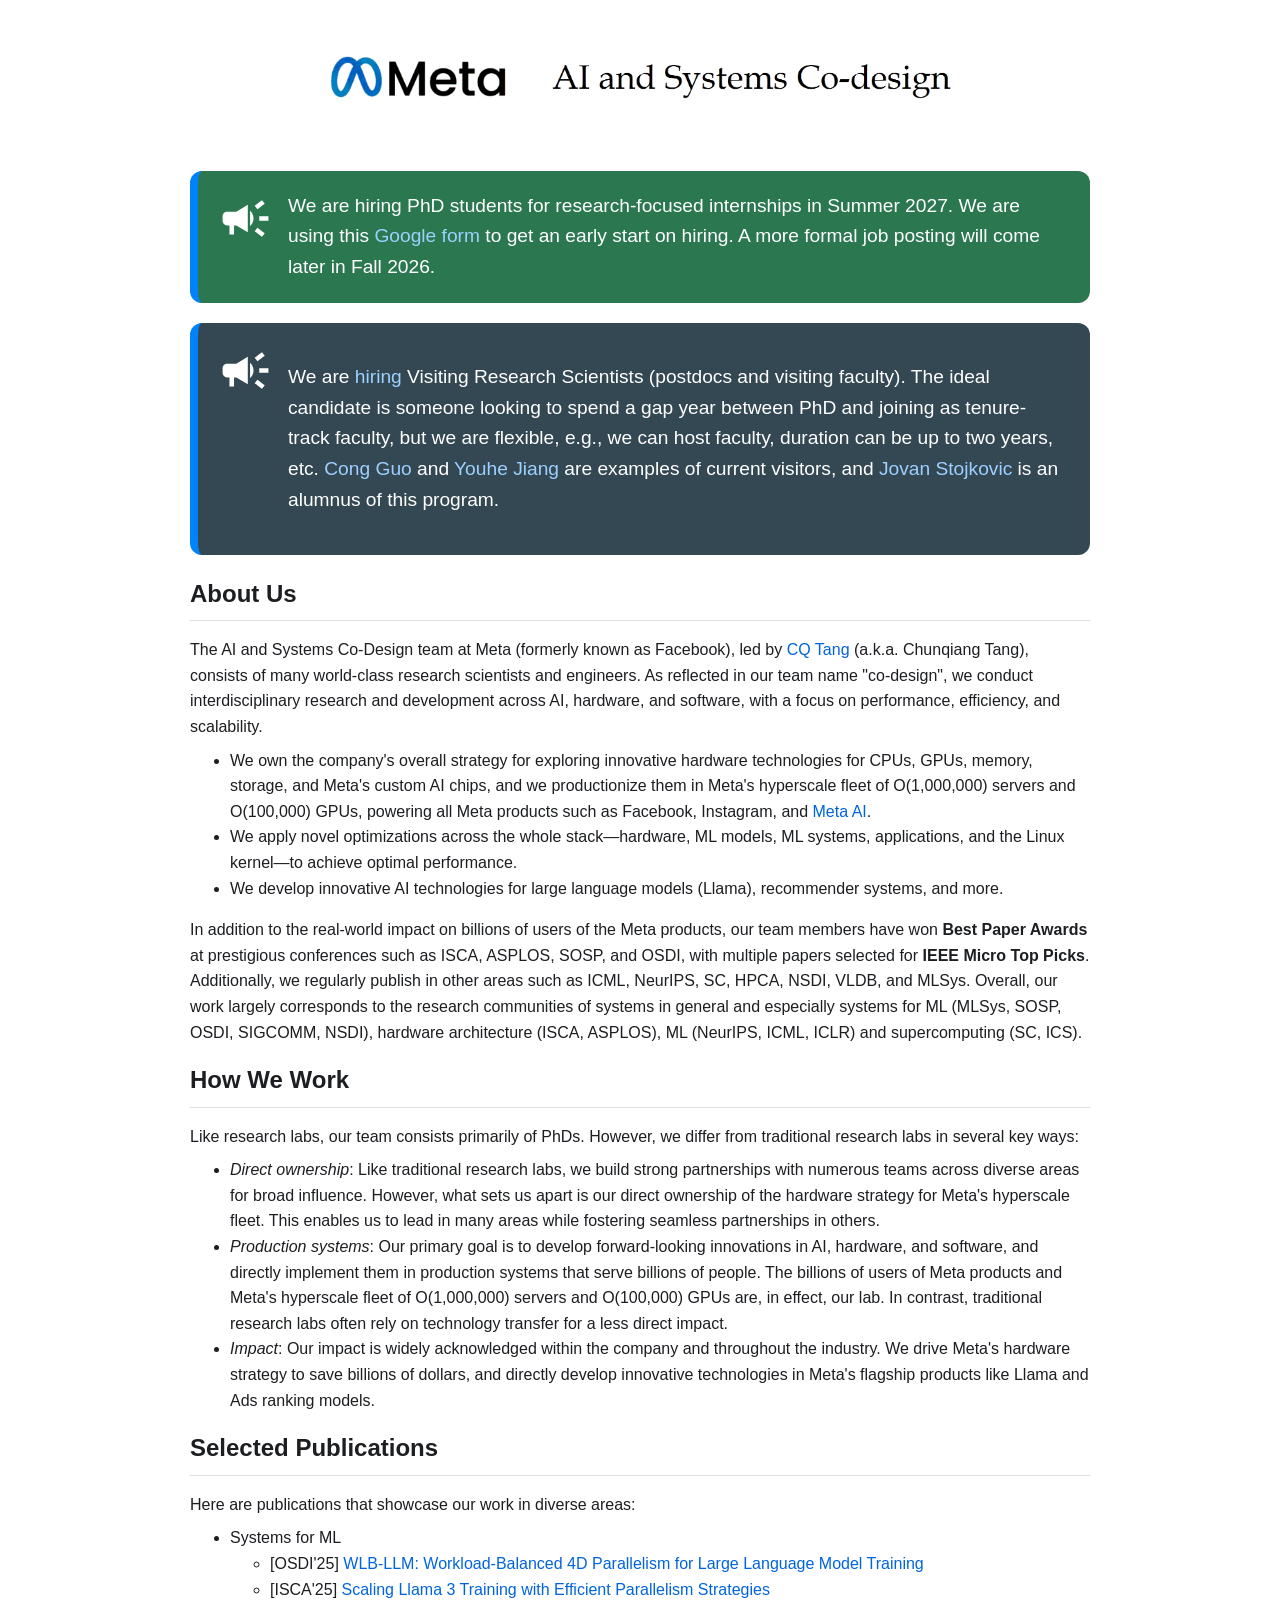
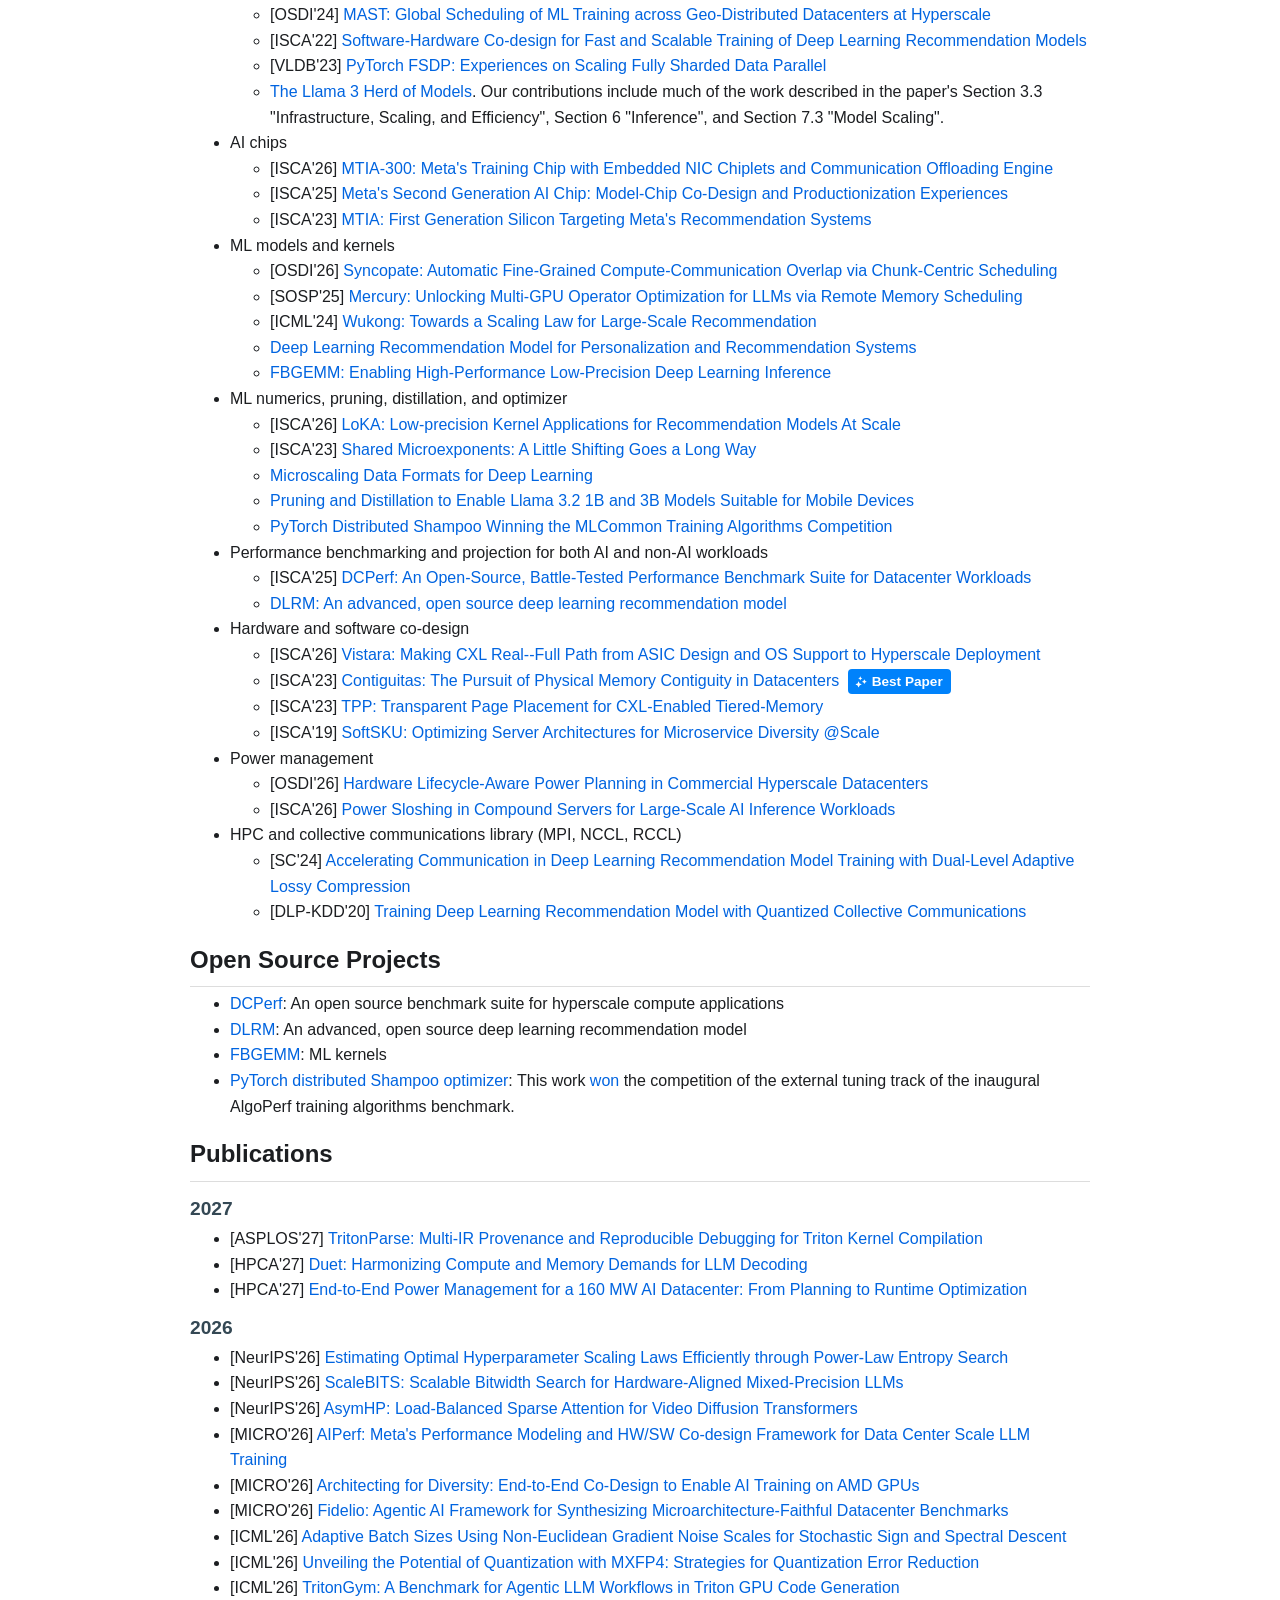
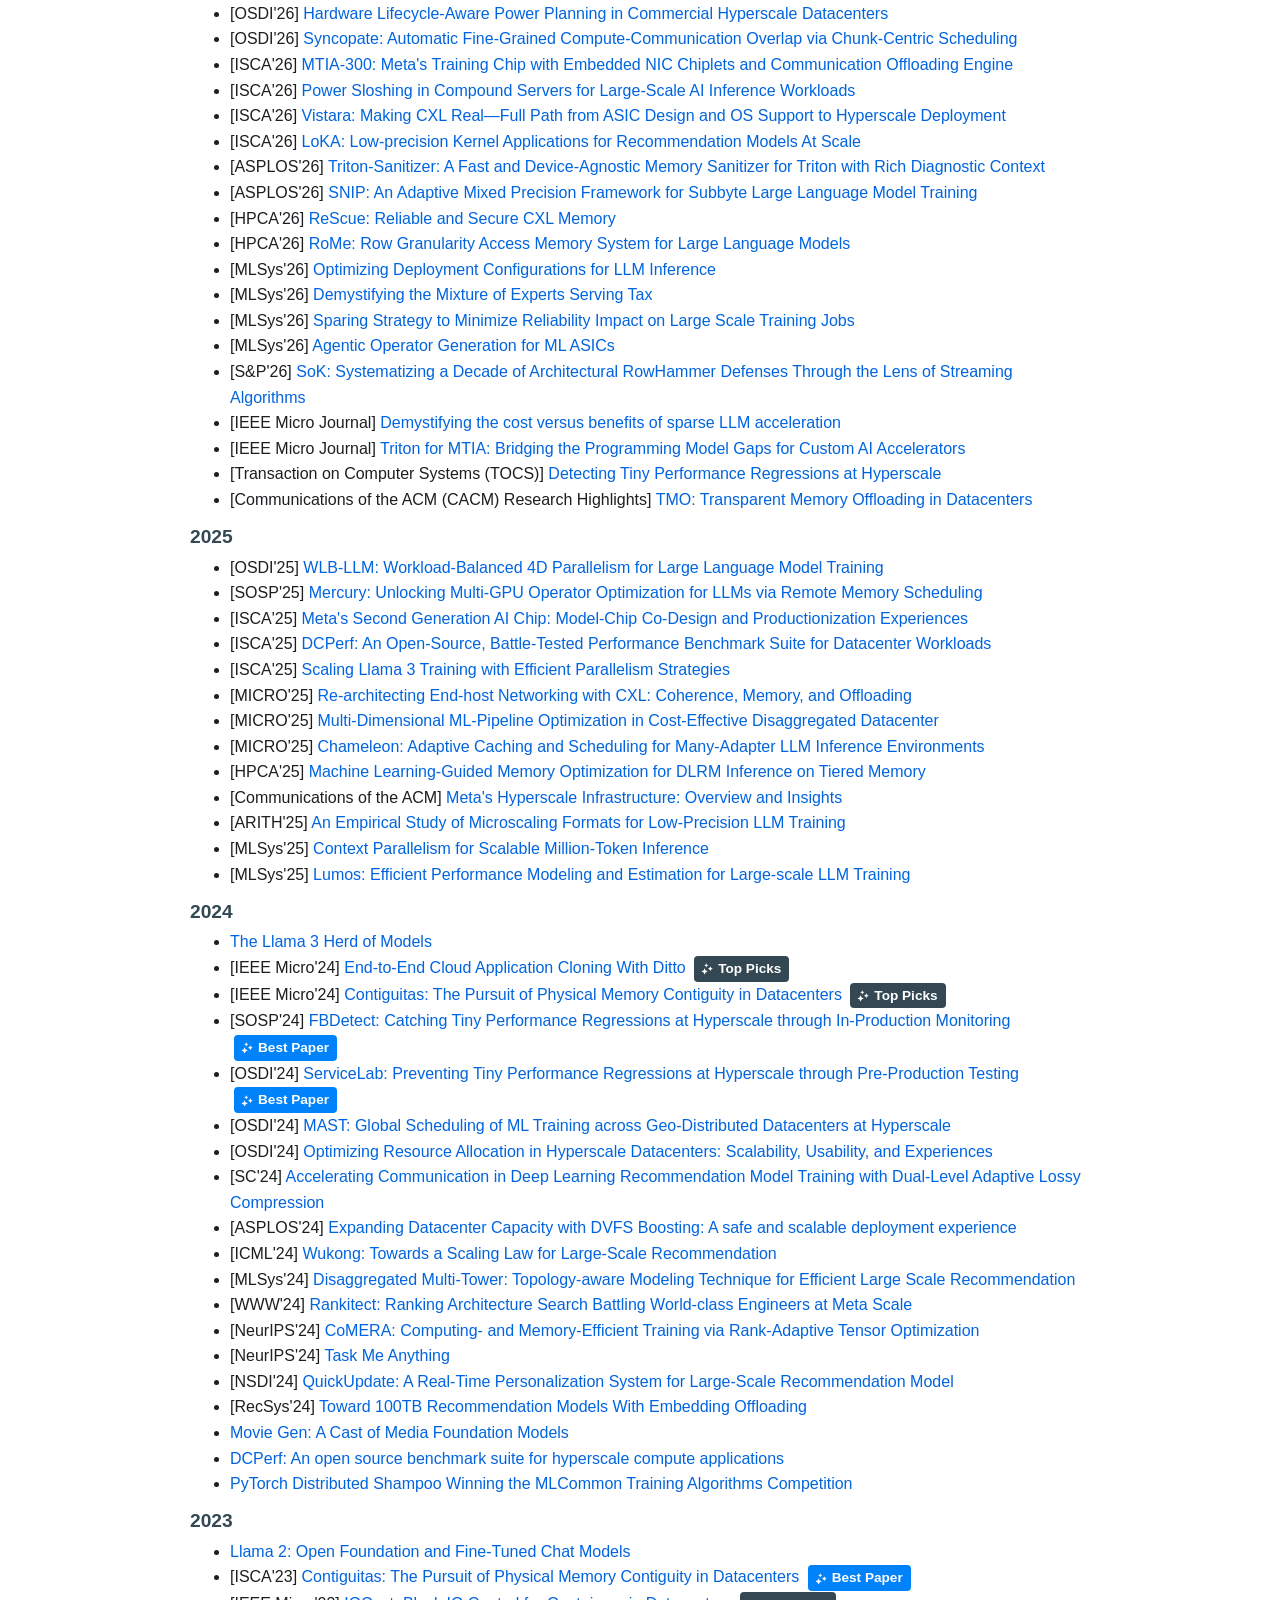
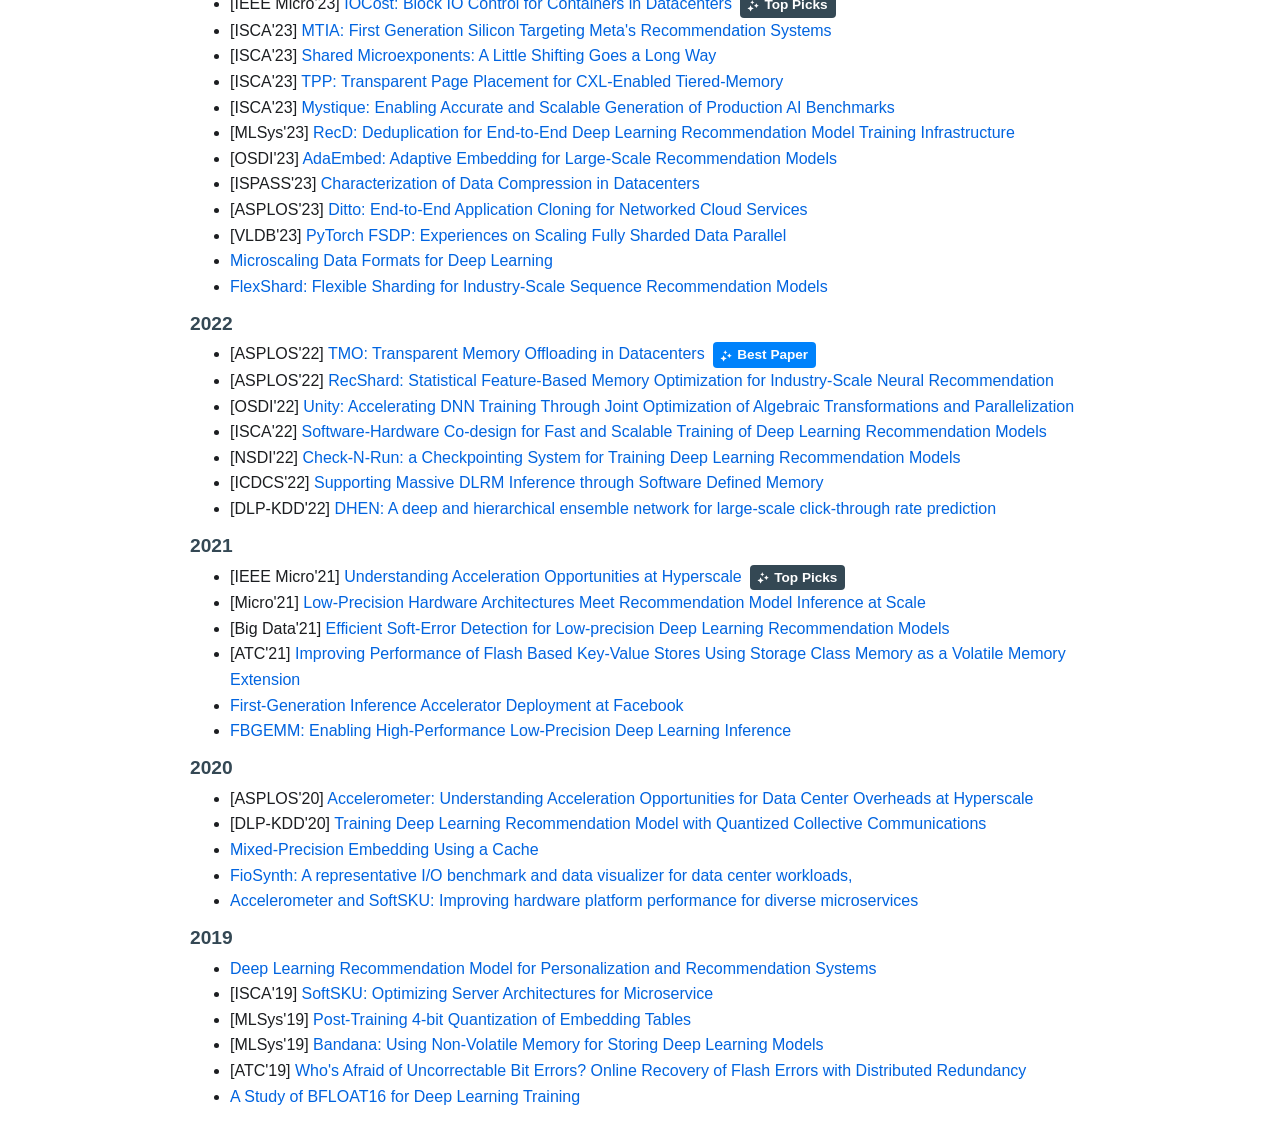
==== commit 6f77ade7: "Added neurips, hpca, asplos also a missing icml paper | updated postdoc hiring blurb" ====
--- a/index.html
+++ b/index.html
@@ -27,16 +27,20 @@
     </div>
 
     <div class="banner">
-        <!-- We are <a href="https://academicjobsonline.org/ajo/jobs/31789">hiring</a> postdocs and visiting faculty! The ideal candidate is someone looking to spend a gap year between PhD and joining as tenure-track faculty, but we are flexible, e.g., we can host faculty, duration can be up to two years, etc. 
 <p>
-        <a href="https://jovans2.github.io">Jovan Stojkovic</a> and <a href="https://seahk.github.io">Seah Kim</a>, headed to Texas and Michigan respectively, are currently visiting us and have volunteered to share their experiences if you are interested.-->
-
-      We're excited to welcome <a href="https://guocong.me/">Cong Guo</a> and <a href="https://youhe-jiang.github.io/">Youhe Jiang</a> as postdocs starting Fall 2026. 
+<!-- <a href="https://jovans2.github.io">Jovan Stojkovic</a> and <a href="https://seahk.github.io">Seah Kim</a>, headed to Texas and Michigan respectively, are currently visiting us and have volunteered to share their experiences if you are interested.-->
+
+We are <a href="https://academicjobsonline.org/ajo/jobs/31789">hiring</a> Visiting Research Scientists (postdocs and visiting faculty). The ideal candidate is someone looking to spend a gap year between PhD and joining as tenure-track faculty, but we are flexible, e.g., we can host faculty, duration can be up to two years, etc. <a href="https://guocong.me/">Cong Guo</a> and <a href="https://youhe-jiang.github.io/">Youhe Jiang</a> are examples of current visitors, and <a href="https://jovans2.github.io">Jovan Stojkovic</a> is an alumnus of this program.
+<p>
+<!--
+      We're excited to welcome <a href="https://guocong.me/">Cong Guo</a> and <a href="https://youhe-jiang.github.io/">Youhe Jiang</a> as Visiting Research Scientists starting Fall 2026. 
 <ul>
 <li> Cong joins us from Duke - he works on computer architecture, hardware-software co-design, and efficient AI systems, with an emphasis on model compression, quantization, and architectural designs for LLM.
 <li> Youhe joins us from Cambridge - he focuses on building efficient large-scale distributed systems for AI, including LLM serving, distributed training, and heterogeneous resource optimization.
 </ul>
-<a href="https://jovans2.github.io">Jovan Stojkovic</a>, our postdoc from 2025-2026, has joined Texas as an assistant professor - he will continue to work with us part-time on cloud-native workloads, datacenters, and systems-level optimization for ML.
+<a href="https://jovans2.github.io">Jovan Stojkovic</a>, our visitor from 2025-2026, has joined Texas as an assistant professor - he will continue to work with us part-time on cloud-native workloads, datacenters, and systems-level optimization for ML.
+-->
+
     </div>
 
 
@@ -205,6 +209,8 @@
 </div>
 
 <!-- moved publications into a separate publications.html so we can share across index.html and acf.html -->
+<!-- use this command to test locally (since otherwise javascript wont be able to load the publications.html file) -->
+<!-- % python3 -m http.server 8000 --bind localhost -->
 <div id="publications"></div>
 
 <script>
